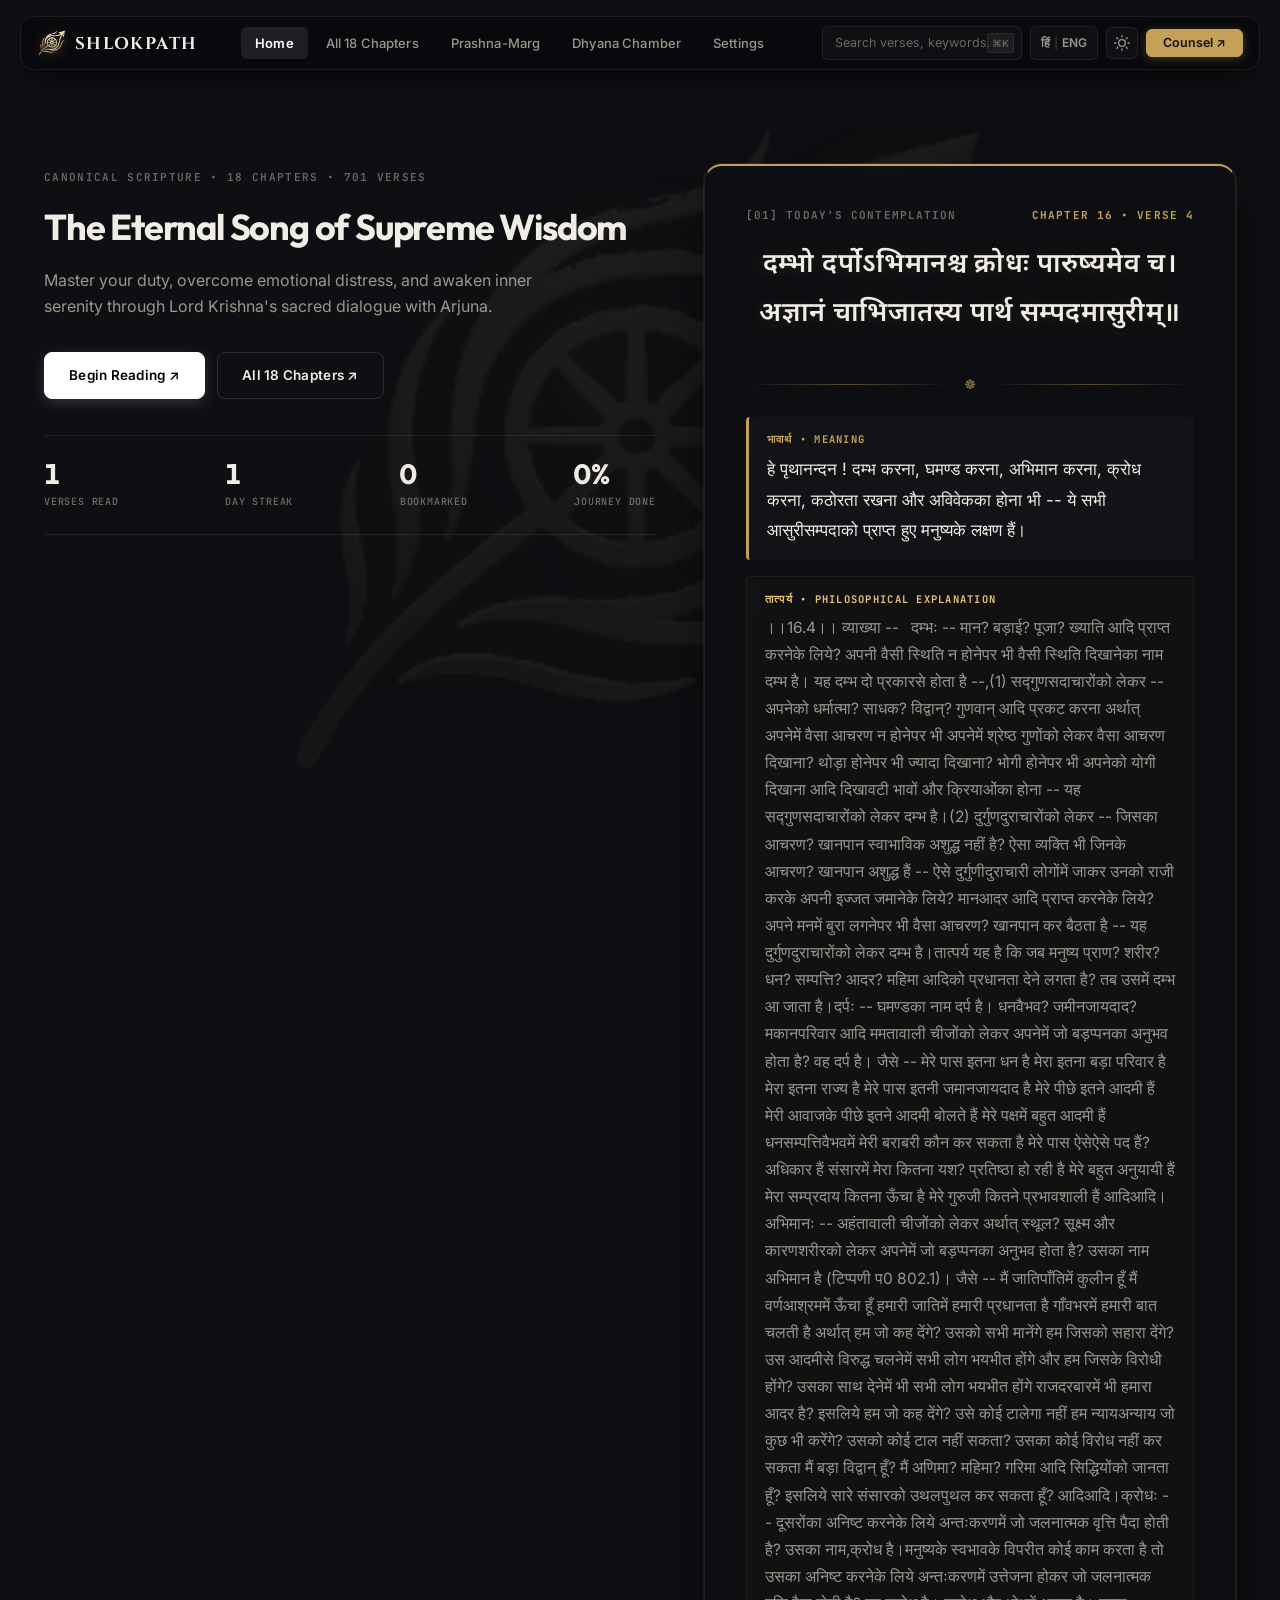
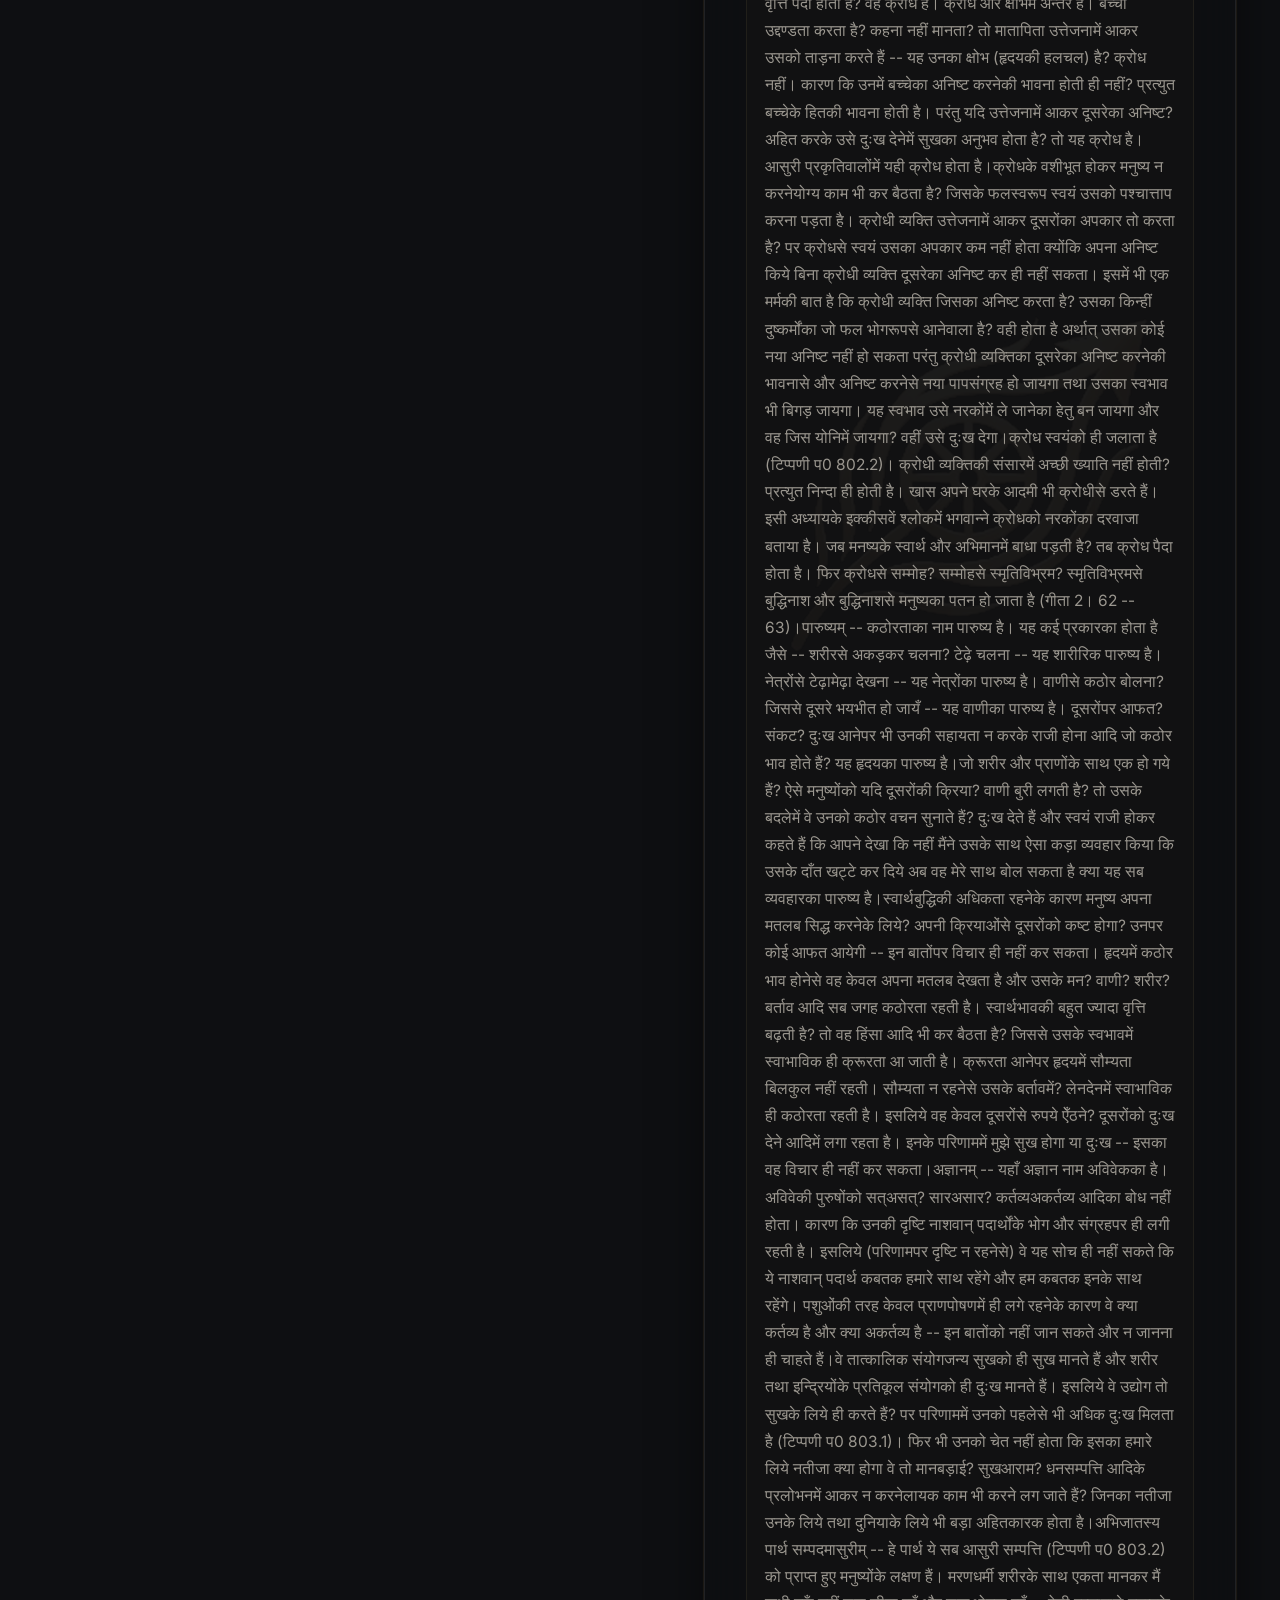
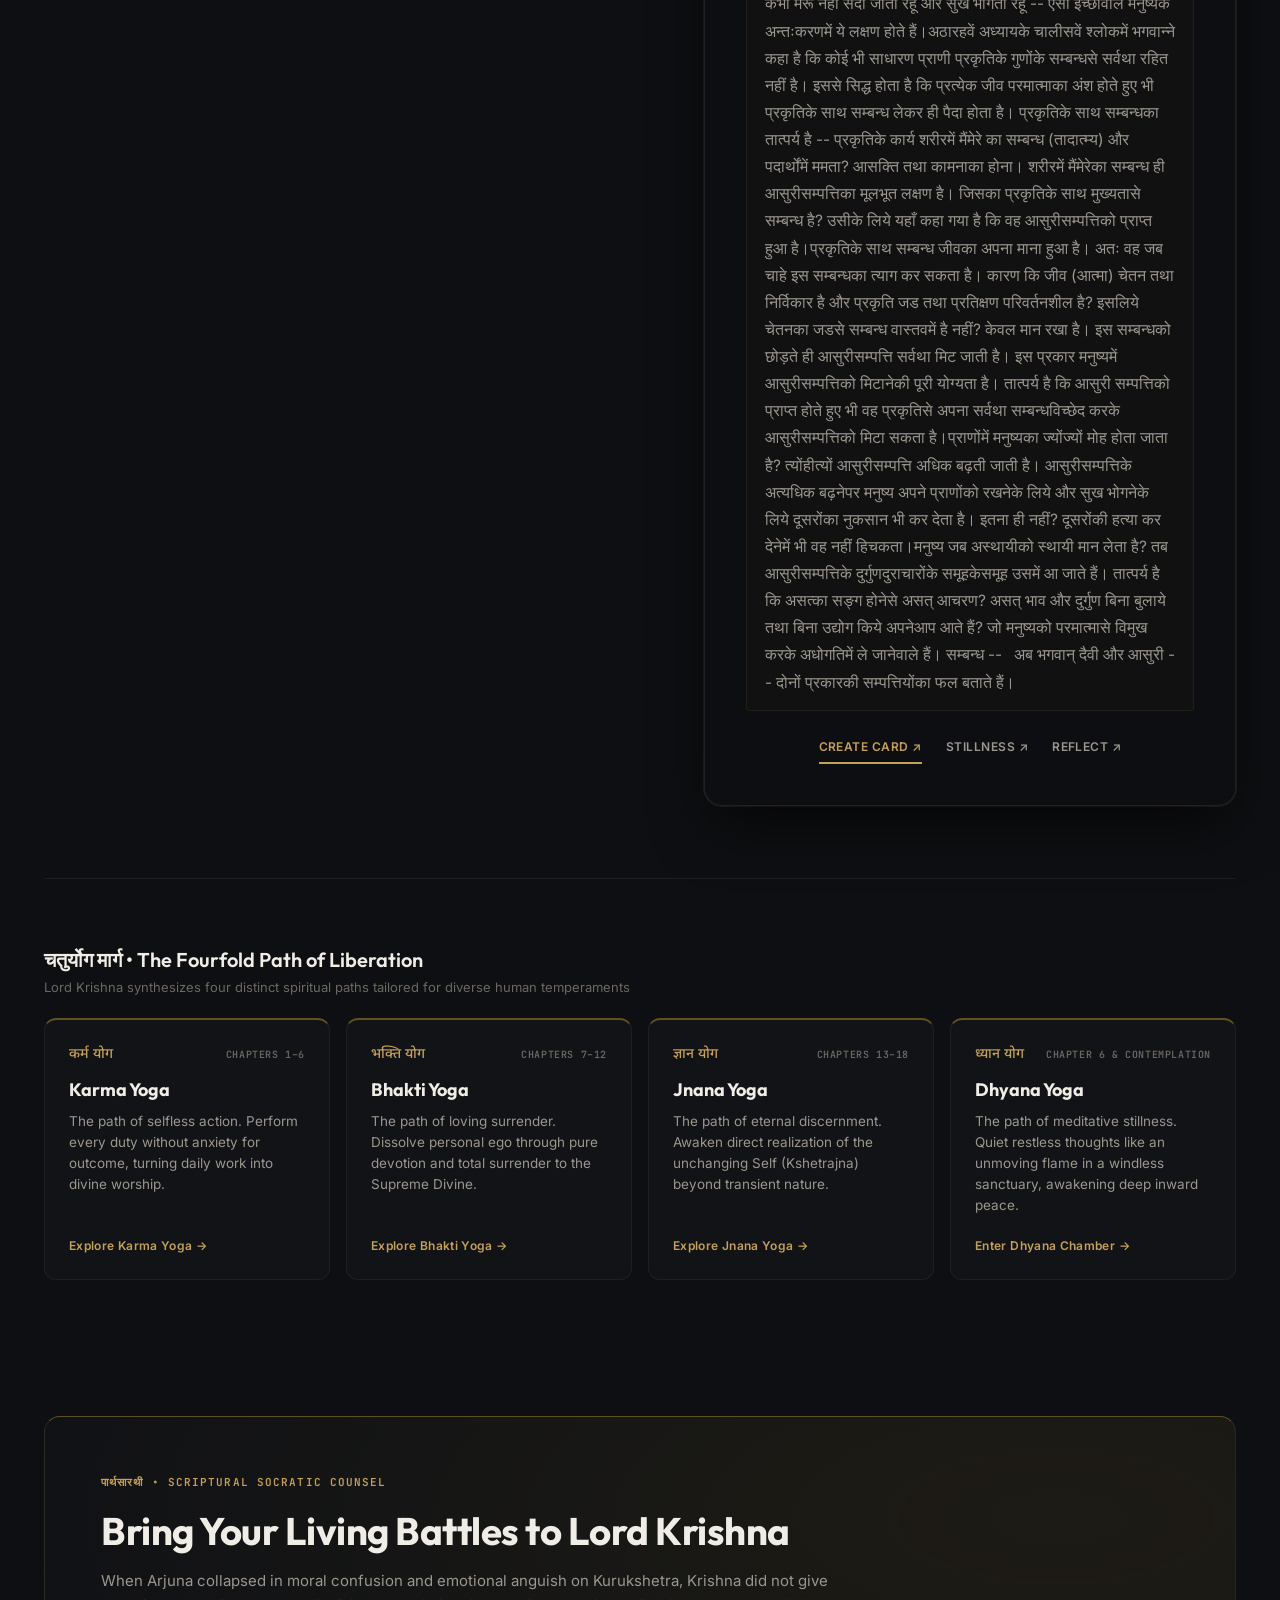
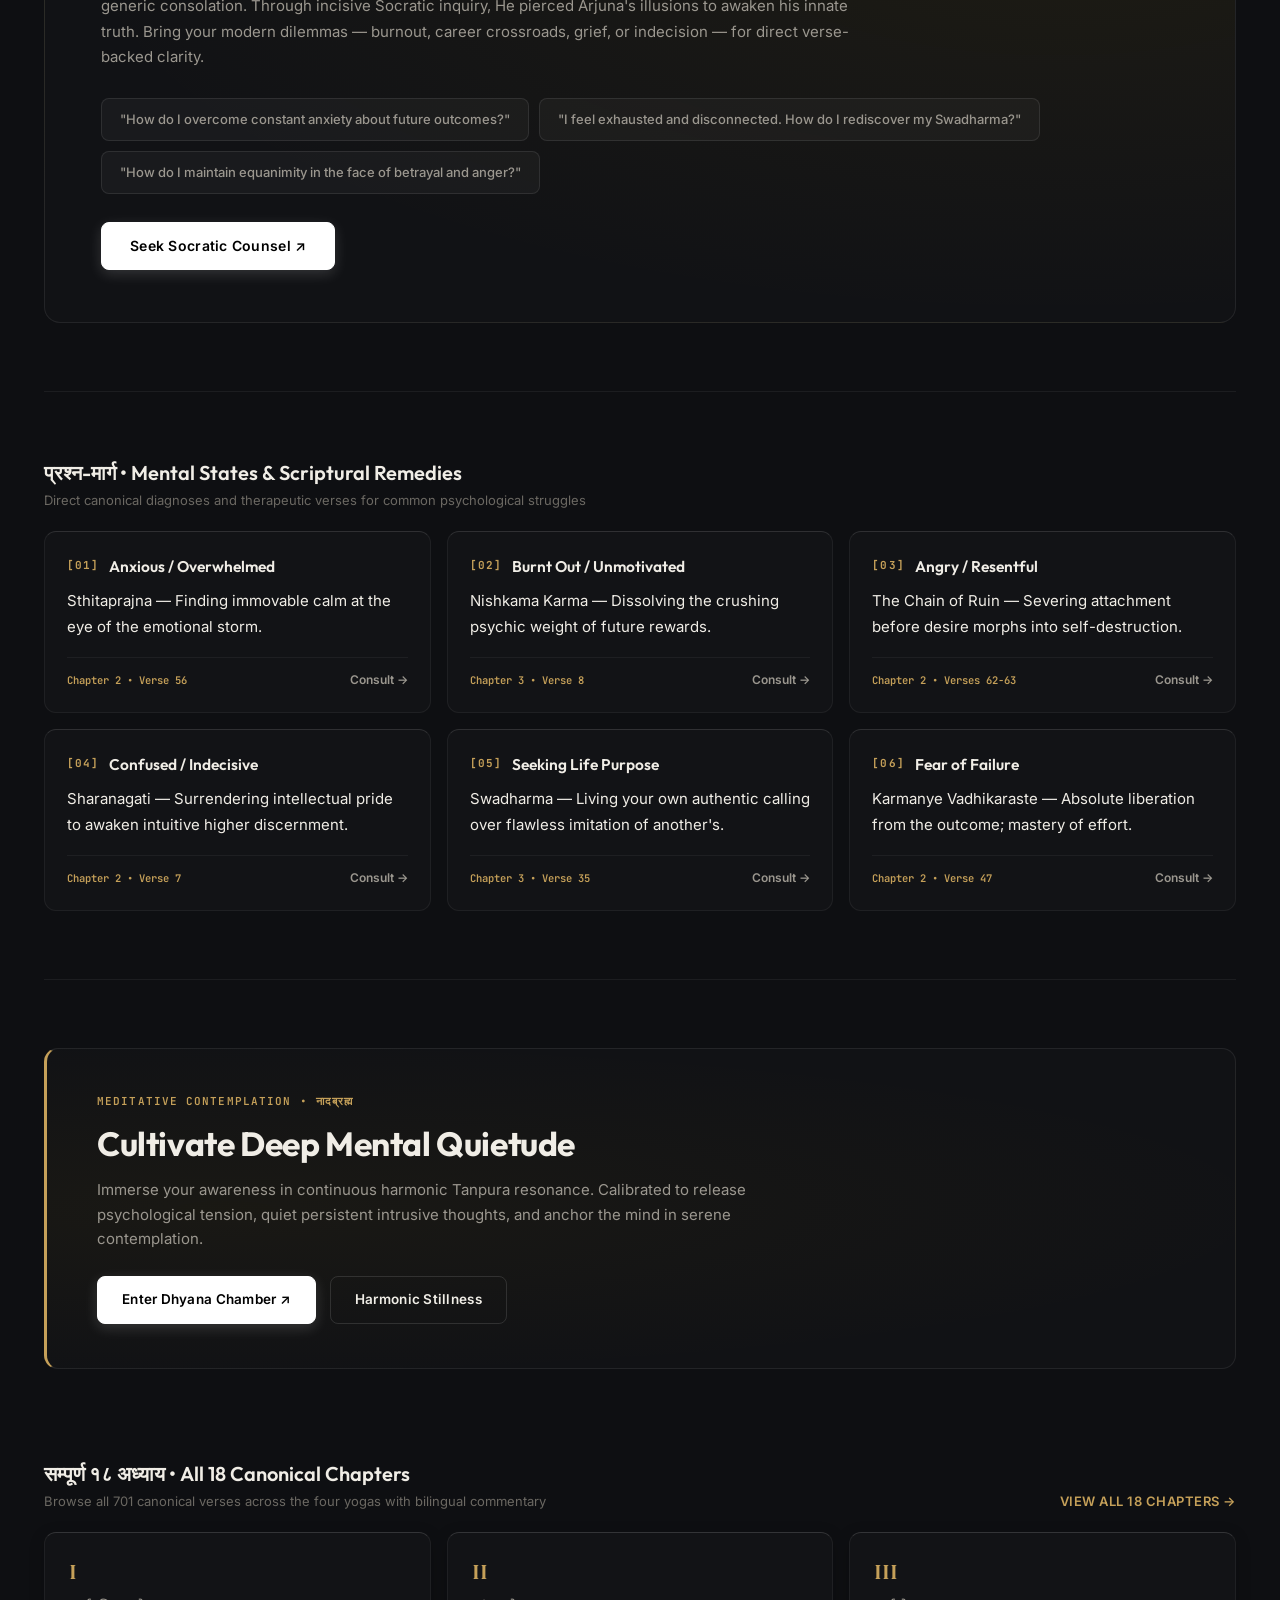
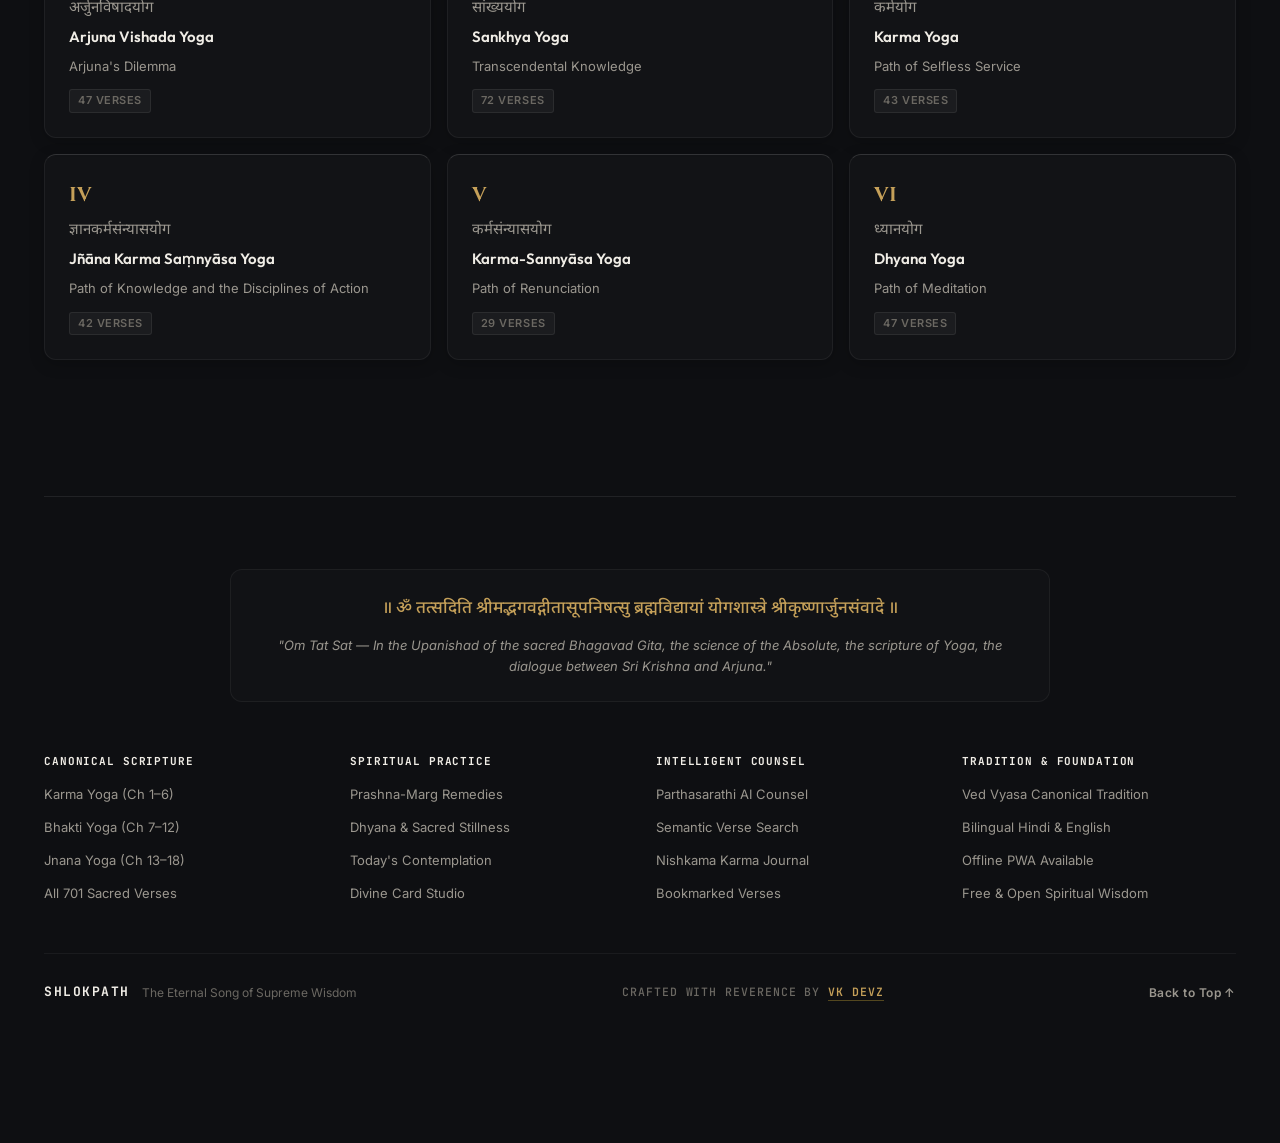
==== index.html @ 297a1890 "style: remove 3:4 technical wording and replace with elegant editorial terms" ====
<!DOCTYPE html>
<html lang="en">

<head>
    <meta charset="UTF-8">
    <meta name="viewport" content="width=device-width, initial-scale=1.0, maximum-scale=1.0, minimum-scale=1.0, user-scalable=no, viewport-fit=cover">
    <title>ShlokPath | श्लोकपथ — Divine Wisdom & Socratic Counsel</title>
    <meta name="description" content="ShlokPath — Read all 18 chapters and 701 verses of the Bhagavad Gita, meditate with 432Hz Tanpura, craft sacred wisdom cards, and consult Parthasarathi AI.">
    <meta name="theme-color" content="#0e0f12">

    <!-- Immediate Cache-Buster & Old Service Worker Purge Script -->
    <script>
        (function() {
            // Unregister legacy service workers that cached stale HTML
            if ('serviceWorker' in navigator) {
                navigator.serviceWorker.getRegistrations().then(function(registrations) {
                    for (var i = 0; i < registrations.length; i++) {
                        registrations[i].unregister();
                    }
                });
            }
            // Clear legacy cache storage
            if ('caches' in window) {
                caches.keys().then(function(names) {
                    for (var i = 0; i < names.length; i++) {
                        if (!names[i].includes('shlokpath-v9')) {
                            caches.delete(names[i]);
                        }
                    }
                });
            }
        })();
    </script>

    <!-- PWA Tags -->
    <link rel="manifest" href="manifest.json?v=9.0">
    <meta name="apple-mobile-web-app-capable" content="yes">
    <meta name="apple-mobile-web-app-status-bar-style" content="black-translucent">
    <meta name="apple-mobile-web-app-title" content="ShlokPath">

    <!-- Icons with Cache Busting -->
    <link rel="apple-touch-icon" href="icons/apple-touch-icon.png?v=11.2">
    <link rel="icon" type="image/png" sizes="192x192" href="icons/icon-192x192.png?v=11.2">
    <link rel="icon" type="image/png" href="icons/favicon.png?v=11.2">

    <!-- Google Fonts: Vedic Serifs, Editorial Sans & Monospace Precision -->
    <link rel="preconnect" href="https://fonts.googleapis.com">
    <link rel="preconnect" href="https://fonts.gstatic.com" crossorigin>
    <link
        href="https://fonts.googleapis.com/css2?family=Cinzel:wght@600;700;800&family=JetBrains+Mono:wght@400;500;600&family=Noto+Sans+Devanagari:wght@400;500;600;700&family=Outfit:wght@300;400;500;600;700&family=Inter:ital,wght@0,300;0,400;0,500;0,600;1,400&family=Plus+Jakarta+Sans:wght@400;500;600;700;800&display=swap"
        rel="stylesheet">

    <!-- Stylesheets with Cache Busting -->
    <link rel="stylesheet" href="css/main.css?v=11.3">
    <link rel="stylesheet" href="css/features.css?v=11.3">
</head>

<body>
    <!-- Sacred Full-Screen Background Watermark (Low-Opacity Transparent Logo) -->
    <div class="sacred-bg-watermark" aria-hidden="true"></div>

    <!-- Loading Screen (Subtle & Fast Fade) -->
    <div id="loading-screen" class="loading-screen">
        <div class="loading-content">
            <img src="icons/icon-192x192.png" alt="ShlokPath" class="loading-logo-emblem">
            <div class="loading-text">Awakening Divine Wisdom...</div>
            <div class="loading-spinner"></div>
        </div>
    </div>

    <!-- PWA Install Banner -->
    <div id="install-banner" class="install-banner hidden">
        <div class="install-content">
            <div class="install-text">
                <h3>Install ShlokPath</h3>
                <p>Read all 701 verses & meditate in harmonic stillness offline</p>
            </div>
            <div class="install-actions">
                <button id="install-button" class="install-btn">Install App</button>
                <button id="dismiss-install" class="dismiss-btn">×</button>
            </div>
        </div>
    </div>

    <!-- Main Application Container -->
    <div id="app" class="app-container">

        <!-- Universal App Header (Desktop + Mobile Responsive) -->
        <header class="app-header">
            <div class="header-inner">
                <!-- Left: Branding & Mobile Back -->
                <div class="header-left">
                    <button id="back-btn" class="back-btn hidden" title="Go Back">
                        <svg viewBox="0 0 24 24" fill="currentColor">
                            <path d="M20 11H7.83l5.59-5.59L12 4l-8 8 8 8 1.42-1.41L7.83 13H20v-2z" />
                        </svg>
                    </button>
                    <div class="brand-container" id="brand-logo">
                        <img src="icons/icon-96x96.png" alt="ShlokPath Logo" class="brand-logo-img">
                        <span class="brand-english" id="header-title">ShlokPath</span>
                    </div>
                </div>

                <!-- Center: Desktop Navigation Bar (Visible on Desktop / Tablets >= 768px) -->
                <nav class="desktop-nav">
                    <button class="desktop-nav-link active" data-screen="home">
                        <span>Home</span>
                    </button>
                    <button class="desktop-nav-link" data-screen="chapters">
                        <span>All 18 Chapters</span>
                    </button>
                    <button class="desktop-nav-link" data-screen="dilemmas">
                        <span>Prashna-Marg</span>
                    </button>
                    <button class="desktop-nav-link" data-screen="dhyana">
                        <span>Dhyana Chamber</span>
                    </button>
                    <button class="desktop-nav-link" data-screen="settings">
                        <span>Settings</span>
                    </button>
                </nav>

                <!-- Right: Header Controls & Actions -->
                <div class="header-right">
                    <!-- Desktop Search Bar (Clean Minimalist, No Lens) -->
                    <div class="desktop-search-wrapper">
                        <input type="text" id="desktop-search-input" placeholder="Search verses, keywords..." />
                        <span class="search-kbd-badge">⌘K</span>
                    </div>

                    <!-- Mobile Search Trigger -->
                    <button id="search-toggle" class="icon-btn mobile-only" title="Search">
                        <svg viewBox="0 0 24 24" fill="currentColor">
                            <path d="M15.5 14h-.79l-.28-.27C15.41 12.59 16 11.11 16 9.5 16 5.91 13.09 3 9.5 3S3 5.91 3 9.5 5.91 16 9.5 16c1.61 0 3.09-.59 4.23-1.57l.27.28v.79l5 4.99L20.49 19l-4.99-5zm-6 0C7.01 14 5 11.99 5 9.5S7.01 5 9.5 5 14 7.01 14 9.5 11.99 14 9.5 14z" />
                        </svg>
                    </button>

                    <!-- Language Switcher (Default: Hindi) -->
                    <button id="language-toggle-btn" class="header-pill-btn" title="Toggle Hindi / English">
                        <span id="lang-current-label">हिं</span>
                        <span class="lang-divider">|</span>
                        <span id="lang-alt-label">ENG</span>
                    </button>

                    <!-- Theme Switcher (Repaired Sun / Moon) -->
                    <button id="theme-toggle" class="icon-btn" title="Toggle Theme" aria-label="Toggle Theme">
                        <svg viewBox="0 0 24 24" fill="none" stroke="currentColor" stroke-width="2" stroke-linecap="round" stroke-linejoin="round">
                            <circle cx="12" cy="12" r="5"/>
                            <line x1="12" y1="1" x2="12" y2="3"/>
                            <line x1="12" y1="21" x2="12" y2="23"/>
                            <line x1="4.22" y1="4.22" x2="5.64" y2="5.64"/>
                            <line x1="18.36" y1="18.36" x2="19.78" y2="19.78"/>
                            <line x1="1" y1="12" x2="3" y2="12"/>
                            <line x1="21" y1="12" x2="23" y2="12"/>
                            <line x1="4.22" y1="19.78" x2="5.64" y2="18.36"/>
                            <line x1="18.36" y1="5.64" x2="19.78" y2="4.22"/>
                        </svg>
                    </button>

                    <!-- Parthasarathi Counsel Button (VeloCura Standout Action Style) -->
                    <button id="open-ai-advisor" class="ai-advisor-header-btn" title="Seek Scriptural Counsel">
                        <span class="ai-btn-text">Counsel ↗</span>
                    </button>
                </div>
            </div>

            <!-- Mobile Search Bar (Collapsible) -->
            <div id="search-container" class="search-container hidden">
                <div class="search-box">
                    <input type="text" id="search-input" placeholder="Search verses, chapters, keywords...">
                    <button id="clear-search" class="clear-btn">×</button>
                </div>
            </div>
        </header>

        <!-- Main Content Viewport -->
        <main class="main-content">

            <!-- 1. HOME SCREEN (Dedicated Desktop Editorial & Native Mobile App Views) -->
            <div id="home-screen" class="screen active">

                <!-- ==============================================================
                     A. DESKTOP EDITORIAL VIEW (>= 768px: Full Vedic Publication)
                     ============================================================== -->
                <div class="desktop-editorial-only">
                    <!-- Section 1: Grand Vedic Hero Section -->
                    <section class="hero-section">
                        <div class="hero-container">
                            <!-- Left Hero Column: Spiritual Greeting & Stats -->
                            <div class="hero-left">
                                <div class="hero-badge">Canonical Scripture • 18 Chapters • 701 Verses</div>
                                <h1 class="hero-heading">The Eternal Song of Supreme Wisdom</h1>
                                <p class="hero-subheading">
                                    Master your duty, overcome emotional distress, and awaken inner serenity through Lord Krishna's sacred dialogue with Arjuna.
                                </p>
                                
                                <div class="hero-actions">
                                    <button class="action-btn primary" id="continue-reading">
                                        <span class="btn-text">Begin Reading ↗</span>
                                    </button>
                                    <button class="action-btn secondary" id="home-explore-chapters">
                                        <span class="btn-text">All 18 Chapters ↗</span>
                                    </button>
                                </div>

                                <!-- 4 Journey Stats Rail -->
                                <div class="stats-grid">
                                    <div class="stat-card">
                                        <span class="stat-number" id="total-read">0</span>
                                        <span class="stat-label">Verses Read</span>
                                    </div>
                                    <div class="stat-card">
                                        <span class="stat-number" id="streak-count">1</span>
                                        <span class="stat-label">Day Streak</span>
                                    </div>
                                    <div class="stat-card">
                                        <span class="stat-number" id="bookmark-count">0</span>
                                        <span class="stat-label">Bookmarked</span>
                                    </div>
                                    <div class="stat-card">
                                        <span class="stat-number" id="progress-percentage">0%</span>
                                        <span class="stat-label">Journey Done</span>
                                    </div>
                                </div>
                            </div>

                            <!-- Right Hero Column: Today's Divine Shlok Card (Pre-Rendered with Ch 2.47) -->
                            <div class="hero-right">
                                <div class="daily-verse-wrapper">
                                    <div class="card-ambient-emblem" aria-hidden="true"></div>
                                    <div class="daily-verse-badge">
                                        <span>[01] Today's Contemplation</span>
                                        <span class="daily-verse-ref" id="daily-reference">Chapter 2 • Verse 47</span>
                                    </div>
                                    <div id="daily-verse" class="daily-verse-card">
                                        <!-- 1. Sanskrit Shloka -->
                                        <div class="daily-shlok-calligraphy" id="daily-sanskrit"><span class="shlok-line">कर्मण्येवाधिकारस्ते मा फलेषु कदाचन।</span><span class="shlok-line">मा कर्मफलहेतुर्भूर्मा ते सङ्गोऽस्त्वकर्मणि॥</span></div>
                                        
                                        <div class="sacred-verse-divider">
                                            <span class="divider-line"></span>
                                            <span class="divider-symbol">☸</span>
                                            <span class="divider-line"></span>
                                        </div>

                                        <!-- 2. Meaning (भावार्थ) -->
                                        <div class="daily-meaning-block">
                                            <span class="card-section-label">भावार्थ • MEANING</span>
                                            <div class="daily-translation-text" id="daily-translation">"तुम्हारा अधिकार केवल कर्म करने में है, उसके फलों में कभी नहीं। इसलिए तुम कर्मों के फल के हेतु मत बनो और तुम्हारी अकर्मण्यता में भी आसक्ति न हो।"</div>
                                        </div>

                                        <!-- 3. In-Depth Explanation (तात्पर्य) -->
                                        <div class="daily-explanation-block">
                                            <span class="card-section-label accent">तात्पर्य • PHILOSOPHICAL EXPLANATION</span>
                                            <div class="daily-explanation-text" id="daily-explanation">यह गीता के सबसे प्रसिद्ध श्लोकों में से एक है, जो कर्मयोग का सिद्धांत स्थापित करता है। हमारा अधिकार और जिम्मेदारी कर्म करने में है, परिणामों को नियंत्रित करने में नहीं। न हमें परिणामों का कारण होने का दावा करना चाहिए, न निष्क्रियता में आसक्त होना चाहिए।</div>
                                        </div>
                                        
                                        <div class="daily-card-actions">
                                            <button id="daily-card-share-btn" class="daily-action-pill highlight" title="Create Sacred Wisdom Card">
                                                <span>Create Card ↗</span>
                                            </button>
                                            <button id="daily-card-listen-btn" class="daily-action-pill" title="Immerse in Meditative Soundscape">
                                                <span>Stillness ↗</span>
                                            </button>
                                            <button id="daily-card-reflect-btn" class="daily-action-pill" title="Write Reflection in Journal">
                                                <span>Reflect ↗</span>
                                            </button>
                                        </div>
                                    </div>
                                </div>
                            </div>
                        </div>
                    </section>

                    <!-- Section 2: The Four Sacred Yogas (चतुर्योग मार्ग) -->
                    <section class="section-container yogas-section">
                        <div class="section-header">
                            <div class="section-header-titles">
                                <h2>चतुर्योग मार्ग • The Fourfold Path of Liberation</h2>
                                <span class="section-subtitle">Lord Krishna synthesizes four distinct spiritual paths tailored for diverse human temperaments</span>
                            </div>
                        </div>
                        <div class="yogas-grid">
                            <div class="yoga-pathway-card" data-yoga="karma">
                                <div class="yoga-card-top">
                                    <span class="yoga-sanskrit-tag">कर्म योग</span>
                                    <span class="yoga-scope-tag">Chapters 1–6</span>
                                </div>
                                <h3 class="yoga-card-title">Karma Yoga</h3>
                                <p class="yoga-card-desc">The path of selfless action. Perform every duty without anxiety for outcome, turning daily work into divine worship.</p>
                                <div class="yoga-card-footer">
                                    <span>Explore Karma Yoga →</span>
                                </div>
                            </div>

                            <div class="yoga-pathway-card" data-yoga="bhakti">
                                <div class="yoga-card-top">
                                    <span class="yoga-sanskrit-tag">भक्ति योग</span>
                                    <span class="yoga-scope-tag">Chapters 7–12</span>
                                </div>
                                <h3 class="yoga-card-title">Bhakti Yoga</h3>
                                <p class="yoga-card-desc">The path of loving surrender. Dissolve personal ego through pure devotion and total surrender to the Supreme Divine.</p>
                                <div class="yoga-card-footer">
                                    <span>Explore Bhakti Yoga →</span>
                                </div>
                            </div>

                            <div class="yoga-pathway-card" data-yoga="jnana">
                                <div class="yoga-card-top">
                                    <span class="yoga-sanskrit-tag">ज्ञान योग</span>
                                    <span class="yoga-scope-tag">Chapters 13–18</span>
                                </div>
                                <h3 class="yoga-card-title">Jnana Yoga</h3>
                                <p class="yoga-card-desc">The path of eternal discernment. Awaken direct realization of the unchanging Self (Kshetrajna) beyond transient nature.</p>
                                <div class="yoga-card-footer">
                                    <span>Explore Jnana Yoga →</span>
                                </div>
                            </div>

                            <div class="yoga-pathway-card" data-yoga="dhyana">
                                <div class="yoga-card-top">
                                    <span class="yoga-sanskrit-tag">ध्यान योग</span>
                                    <span class="yoga-scope-tag">Chapter 6 & Contemplation</span>
                                </div>
                                <h3 class="yoga-card-title">Dhyana Yoga</h3>
                                <p class="yoga-card-desc">The path of meditative stillness. Quiet restless thoughts like an unmoving flame in a windless sanctuary, awakening deep inward peace.</p>
                                <div class="yoga-card-footer">
                                    <span>Enter Dhyana Chamber →</span>
                                </div>
                            </div>
                        </div>
                    </section>

                    <!-- Section 3: Parthasarathi Socratic Counsel Feature Spotlight -->
                    <section class="section-container counsel-showcase-section">
                        <div class="counsel-showcase-card">
                            <div class="counsel-card-badge">
                                <span>पार्थसारथी • Scriptural Socratic Counsel</span>
                            </div>
                            <h2 class="counsel-heading">Bring Your Living Battles to Lord Krishna</h2>
                            <p class="counsel-subheading">
                                When Arjuna collapsed in moral confusion and emotional anguish on Kurukshetra, Krishna did not give generic consolation. Through incisive Socratic inquiry, He pierced Arjuna's illusions to awaken his innate truth. Bring your modern dilemmas — burnout, career crossroads, grief, or indecision — for direct verse-backed clarity.
                            </p>
                            
                            <div class="counsel-prompt-chips">
                                <button class="counsel-prompt-pill" data-query="How do I overcome constant anxiety about future outcomes?">
                                    "How do I overcome constant anxiety about future outcomes?"
                                </button>
                                <button class="counsel-prompt-pill" data-query="I feel unmotivated, exhausted, and disconnected. How do I rediscover my Swadharma?">
                                    "I feel exhausted and disconnected. How do I rediscover my Swadharma?"
                                </button>
                                <button class="counsel-prompt-pill" data-query="How to manage deep anger and resentment towards people who wronged me?">
                                    "How do I maintain equanimity in the face of betrayal and anger?"
                                </button>
                            </div>

                            <div class="counsel-action-row">
                                <button id="home-counsel-cta" class="action-btn primary counsel-cta-btn">
                                    <span>Seek Socratic Counsel ↗</span>
                                </button>
                            </div>
                        </div>
                    </section>

                    <!-- Section 4: Prashna-Marg — Life Dilemma Navigator -->
                    <section class="section-container home-dilemmas-section">
                        <div class="section-header">
                            <div class="section-header-titles">
                                <h2>प्रश्न-मार्ग • Mental States & Scriptural Remedies</h2>
                                <span class="section-subtitle">Direct canonical diagnoses and therapeutic verses for common psychological struggles</span>
                            </div>
                        </div>
                        <div class="home-dilemmas-grid">
                            <div class="home-dilemma-card" data-mood="ANXIETY_OVERWHELM">
                                <div class="dilemma-chip-header">
                                    <span class="dilemma-index">[01]</span>
                                    <span class="dilemma-state-title">Anxious / Overwhelmed</span>
                                </div>
                                <p class="dilemma-remedy-text">Sthitaprajna — Finding immovable calm at the eye of the emotional storm.</p>
                                <div class="dilemma-card-foot">
                                    <span class="dilemma-verse-tag">Chapter 2 • Verse 56</span>
                                    <span class="dilemma-arrow-link">Consult →</span>
                                </div>
                            </div>

                            <div class="home-dilemma-card" data-mood="BURNOUT_PROCRASTINATION">
                                <div class="dilemma-chip-header">
                                    <span class="dilemma-index">[02]</span>
                                    <span class="dilemma-state-title">Burnt Out / Unmotivated</span>
                                </div>
                                <p class="dilemma-remedy-text">Nishkama Karma — Dissolving the crushing psychic weight of future rewards.</p>
                                <div class="dilemma-card-foot">
                                    <span class="dilemma-verse-tag">Chapter 3 • Verse 8</span>
                                    <span class="dilemma-arrow-link">Consult →</span>
                                </div>
                            </div>

                            <div class="home-dilemma-card" data-mood="ANGER_RESENTMENT">
                                <div class="dilemma-chip-header">
                                    <span class="dilemma-index">[03]</span>
                                    <span class="dilemma-state-title">Angry / Resentful</span>
                                </div>
                                <p class="dilemma-remedy-text">The Chain of Ruin — Severing attachment before desire morphs into self-destruction.</p>
                                <div class="dilemma-card-foot">
                                    <span class="dilemma-verse-tag">Chapter 2 • Verses 62-63</span>
                                    <span class="dilemma-arrow-link">Consult →</span>
                                </div>
                            </div>

                            <div class="home-dilemma-card" data-mood="DECISION_PARALYSIS">
                                <div class="dilemma-chip-header">
                                    <span class="dilemma-index">[04]</span>
                                    <span class="dilemma-state-title">Confused / Indecisive</span>
                                </div>
                                <p class="dilemma-remedy-text">Sharanagati — Surrendering intellectual pride to awaken intuitive higher discernment.</p>
                                <div class="dilemma-card-foot">
                                    <span class="dilemma-verse-tag">Chapter 2 • Verse 7</span>
                                    <span class="dilemma-arrow-link">Consult →</span>
                                </div>
                            </div>

                            <div class="home-dilemma-card" data-mood="PURPOSE_SWADHARMA">
                                <div class="dilemma-chip-header">
                                    <span class="dilemma-index">[05]</span>
                                    <span class="dilemma-state-title">Seeking Life Purpose</span>
                                </div>
                                <p class="dilemma-remedy-text">Swadharma — Living your own authentic calling over flawless imitation of another's.</p>
                                <div class="dilemma-card-foot">
                                    <span class="dilemma-verse-tag">Chapter 3 • Verse 35</span>
                                    <span class="dilemma-arrow-link">Consult →</span>
                                </div>
                            </div>

                            <div class="home-dilemma-card" data-mood="FEAR_OF_FAILURE">
                                <div class="dilemma-chip-header">
                                    <span class="dilemma-index">[06]</span>
                                    <span class="dilemma-state-title">Fear of Failure</span>
                                </div>
                                <p class="dilemma-remedy-text">Karmanye Vadhikaraste — Absolute liberation from the outcome; mastery of effort.</p>
                                <div class="dilemma-card-foot">
                                    <span class="dilemma-verse-tag">Chapter 2 • Verse 47</span>
                                    <span class="dilemma-arrow-link">Consult →</span>
                                </div>
                            </div>
                        </div>
                    </section>

                    <!-- Section 5: Sacred Meditative Stillness Sanctuary -->
                    <section class="section-container home-soundscape-section">
                        <div class="soundscape-card-inner">
                            <div class="soundscape-badge">MEDITATIVE CONTEMPLATION • नादब्रह्म</div>
                            <h2 class="soundscape-heading">Cultivate Deep Mental Quietude</h2>
                            <p class="soundscape-desc">
                                Immerse your awareness in continuous harmonic Tanpura resonance. Calibrated to release psychological tension, quiet persistent intrusive thoughts, and anchor the mind in serene contemplation.
                            </p>
                            <div class="soundscape-actions">
                                <button id="home-dhyana-chamber-btn" class="action-btn primary">
                                    <span>Enter Dhyana Chamber ↗</span>
                                </button>
                                <button id="home-dhyana-play-toggle" class="action-btn secondary">
                                    <span>Harmonic Stillness</span>
                                </button>
                            </div>
                        </div>
                    </section>

                    <!-- Section 6: All 18 Canonical Chapters Section -->
                    <section class="section-container chapters-section">
                        <div class="section-header">
                            <div class="section-header-titles">
                                <h2>सम्पूर्ण १८ अध्याय • All 18 Canonical Chapters</h2>
                                <span class="section-subtitle">Browse all 701 canonical verses across the four yogas with bilingual commentary</span>
                            </div>
                            <button class="section-view-all-btn" id="home-view-all-chapters-btn">View All 18 Chapters →</button>
                        </div>
                        <div class="chapters-grid" id="home-chapters-grid">
                            <!-- Populated dynamically by JavaScript without title duplication -->
                        </div>
                    </section>

                    <!-- Section 7: Monastic Colophon & Editorial Footer -->
                    <footer class="site-footer">
                        <div class="footer-colophon">
                            <div class="colophon-sanskrit">॥ ॐ तत्सदिति श्रीमद्भगवद्गीतासूपनिषत्सु ब्रह्मविद्यायां योगशास्त्रे श्रीकृष्णार्जुनसंवादे ॥</div>
                            <p class="colophon-translation">"Om Tat Sat — In the Upanishad of the sacred Bhagavad Gita, the science of the Absolute, the scripture of Yoga, the dialogue between Sri Krishna and Arjuna."</p>
                        </div>

                        <div class="footer-grid">
                            <div class="footer-col">
                                <h4>Canonical Scripture</h4>
                                <ul>
                                    <li><a href="#" onclick="event.preventDefault(); window.app.filterChaptersByCategory('karma'); window.app.navigateToScreen('chapters');">Karma Yoga (Ch 1–6)</a></li>
                                    <li><a href="#" onclick="event.preventDefault(); window.app.filterChaptersByCategory('bhakti'); window.app.navigateToScreen('chapters');">Bhakti Yoga (Ch 7–12)</a></li>
                                    <li><a href="#" onclick="event.preventDefault(); window.app.filterChaptersByCategory('jnana'); window.app.navigateToScreen('chapters');">Jnana Yoga (Ch 13–18)</a></li>
                                    <li><a href="#" onclick="event.preventDefault(); window.app.navigateToScreen('chapters');">All 701 Sacred Verses</a></li>
                                </ul>
                            </div>

                            <div class="footer-col">
                                <h4>Spiritual Practice</h4>
                                <ul>
                                    <li><a href="#" onclick="event.preventDefault(); window.app.navigateToScreen('dilemmas');">Prashna-Marg Remedies</a></li>
                                    <li><a href="#" onclick="event.preventDefault(); window.app.navigateToScreen('dhyana');">Dhyana & Sacred Stillness</a></li>
                                    <li><a href="#" onclick="event.preventDefault(); window.app.openDailyVerse();">Today's Contemplation</a></li>
                                    <li><a href="#" onclick="event.preventDefault(); window.app.openCanvasModal(2, 47);">Divine Card Studio</a></li>
                                </ul>
                            </div>

                            <div class="footer-col">
                                <h4>Intelligent Counsel</h4>
                                <ul>
                                    <li><a href="#" onclick="event.preventDefault(); document.getElementById('open-ai-advisor').click();">Parthasarathi AI Counsel</a></li>
                                    <li><a href="#" onclick="event.preventDefault(); window.app.navigateToScreen('search');">Semantic Verse Search</a></li>
                                    <li><a href="#" onclick="event.preventDefault(); window.app.openJournalModal();">Nishkama Karma Journal</a></li>
                                    <li><a href="#" onclick="event.preventDefault(); window.app.showBookmarksSearch();">Bookmarked Verses</a></li>
                                </ul>
                            </div>

                            <div class="footer-col">
                                <h4>Tradition & Foundation</h4>
                                <ul>
                                    <li><span>Ved Vyasa Canonical Tradition</span></li>
                                    <li><span>Bilingual Hindi & English</span></li>
                                    <li><span>Offline PWA Available</span></li>
                                    <li><span>Free & Open Spiritual Wisdom</span></li>
                                </ul>
                            </div>
                        </div>

                        <div class="footer-bottom">
                            <div class="footer-brand">
                                <span class="footer-brand-name">SHLOKPATH</span>
                                <span class="footer-brand-tag">The Eternal Song of Supreme Wisdom</span>
                            </div>
                            <div class="footer-craft-signature">
                                <span>Crafted with reverence by <a href="https://github.com/vkdevz" target="_blank" rel="noopener">VK Devz</a></span>
                            </div>
                            <button id="footer-back-to-top" class="footer-back-to-top" title="Scroll to Top">
                                Back to Top ↑
                            </button>
                        </div>
                    </footer>
                </div>

                <!-- ==============================================================
                     B. MOBILE APP VIEW (< 768px: Apple-Minimalist Native App)
                     ============================================================== -->
                <div class="mobile-app-only">
                    <!-- 1. Apple-Style Large Title Header -->
                    <header class="apple-screen-header">
                        <div class="apple-date-label" id="mobile-date-label">DAILY SWADHYAYA</div>
                        <div class="apple-header-row">
                            <h1 class="apple-large-title">Contemplation</h1>
                            <div class="apple-streak-badge" id="mobile-streak-pill">
                                <span class="apple-streak-dot"></span>
                                <span id="mobile-streak-label">Day 2 Streak</span>
                            </div>
                        </div>
                    </header>

                    <!-- 2. Apple "Card of the Day" — Exquisite Daily Shlok Talisman -->
                    <section class="apple-hero-card" id="mobile-daily-verse-card">
                        <div class="card-ambient-emblem" aria-hidden="true"></div>
                        <div class="apple-card-top">
                            <span class="apple-card-kicker">VERSE OF THE DAY</span>
                            <span class="apple-card-ref" id="mobile-daily-reference">Chapter 2 • Verse 56</span>
                        </div>

                        <!-- 1. Sanskrit Shloka -->
                        <div class="apple-shlok-text" id="mobile-daily-sanskrit">
                            <span class="shlok-line">दुःखेष्वनुद्विग्नमनाः सुखेषु विगतस्पृहः।</span>
                            <span class="shlok-line">वीतरागभयक्रोधः स्थितधीर्मुनिरुच्यते॥</span>
                        </div>

                        <div class="sacred-verse-divider">
                            <span class="divider-line"></span>
                            <span class="divider-symbol">☸</span>
                            <span class="divider-line"></span>
                        </div>

                        <!-- 2. Meaning (भावार्थ) -->
                        <div class="apple-meaning-wrapper">
                            <span class="card-section-label">भावार्थ • MEANING</span>
                            <p class="apple-translation-text" id="mobile-daily-translation">
                                "दुखों में जिसका मन उद्विग्न नहीं होता, सुखों में जिसकी स्पृहा नहीं, जो राग-भय-क्रोध से मुक्त है—ऐसा स्थितधी मुनि कहलाता है।"
                            </p>
                        </div>

                        <!-- 3. In-Depth Explanation (तात्पर्य) -->
                        <div class="apple-explanation-wrapper">
                            <span class="card-section-label accent">तात्पर्य • PHILOSOPHICAL EXPLANATION</span>
                            <p class="apple-explanation-text" id="mobile-daily-explanation">
                                मन की समता ही सर्वोच्च योग है। परिस्थितियाँ सुखद हों या प्रतिकूल, जो व्यक्ति आंतरिक शांति और ज्ञान में अटल रहता है, वही सच्चा ज्ञानी है।
                            </p>
                        </div>

                        <!-- Apple-style Micro Actions Strip -->
                        <div class="apple-card-actions">
                            <button id="mobile-daily-listen-btn" class="apple-action-pill highlight" title="Listen to Meditative Stillness">
                                <svg class="apple-pill-icon" viewBox="0 0 24 24" fill="currentColor">
                                    <path d="M12 3v9.28c-.47-.17-.97-.28-1.5-.28C8.01 12 6 14.01 6 16.5S8.01 21 10.5 21c2.31 0 4.2-1.75 4.45-4H15V6h4V3h-7z"/>
                                </svg>
                                <span>Harmonic Stillness</span>
                            </button>
                            <button id="mobile-daily-share-btn" class="apple-action-icon-btn" title="Create Sacred Wisdom Card" aria-label="Create Sacred Wisdom Card">
                                <svg viewBox="0 0 24 24" fill="none" stroke="currentColor" stroke-width="2" stroke-linecap="round" stroke-linejoin="round">
                                    <rect x="3" y="3" width="18" height="18" rx="2" ry="2"/>
                                    <circle cx="8.5" cy="8.5" r="1.5"/>
                                    <polyline points="21 15 16 10 5 21"/>
                                </svg>
                            </button>
                            <button id="mobile-daily-reflect-btn" class="apple-action-icon-btn" title="Reflect in Journal" aria-label="Reflect in Journal">
                                <svg viewBox="0 0 24 24" fill="none" stroke="currentColor" stroke-width="2" stroke-linecap="round" stroke-linejoin="round">
                                    <path d="M12 20h9"/>
                                    <path d="M16.5 3.5a2.121 2.121 0 0 1 3 3L7 19l-4 1 1-4L16.5 3.5z"/>
                                </svg>
                            </button>
                        </div>
                    </section>

                    <!-- 3. Apple Books "Continue Reading" Row -->
                    <section class="apple-section">
                        <div class="apple-section-header">
                            <h2>CONTINUE READING</h2>
                        </div>
                        <div class="apple-resume-row" id="mobile-continue-reading">
                            <div class="apple-resume-glyph">॥</div>
                            <div class="apple-resume-details">
                                <div class="apple-resume-chapter" id="mobile-resume-title">Chapter 1: Verse 36</div>
                                <div class="apple-resume-sub">Arjuna Vishada Yoga • अर्जुनविषादयोग</div>
                                <div class="apple-progress-track">
                                    <div class="apple-progress-bar" id="mobile-reading-progress" style="width: 50%;"></div>
                                </div>
                            </div>
                            <div class="apple-chevron">›</div>
                        </div>
                    </section>

                    <!-- 4. Apple Mindfulness "State of Mind" Sanctuary -->
                    <section class="apple-section">
                        <div class="apple-section-header">
                            <h2>HOW IS YOUR MIND TODAY?</h2>
                            <span class="apple-section-sub">Direct canonical wisdom for your inner state</span>
                        </div>
                        <div class="apple-mood-scroller">
                            <button class="apple-mood-capsule" data-mood="ANXIETY_OVERWHELM">
                                <span>Anxious</span>
                            </button>
                            <button class="apple-mood-capsule" data-mood="BURNOUT_PROCRASTINATION">
                                <span>Burnt Out</span>
                            </button>
                            <button class="apple-mood-capsule" data-mood="ANGER_RESENTMENT">
                                <span>Angry</span>
                            </button>
                            <button class="apple-mood-capsule" data-mood="DECISION_PARALYSIS">
                                <span>Confused</span>
                            </button>
                            <button class="apple-mood-capsule" data-mood="PURPOSE_SWADHARMA">
                                <span>Seeking Purpose</span>
                            </button>
                            <button class="apple-mood-capsule" data-mood="FEAR_OF_FAILURE">
                                <span>Fear of Failure</span>
                            </button>
                        </div>
                    </section>

                    <!-- 5. Apple Socratic Counsel Inquiry (Quiet & Direct) -->
                    <section class="apple-section">
                        <div class="apple-counsel-card" id="mobile-counsel-bar">
                            <div class="apple-counsel-content">
                                <span class="apple-counsel-tag">PARTHASARATHI AI</span>
                                <h3 class="apple-counsel-quote">"Speak with Lord Krishna about what weighs upon your soul..."</h3>
                            </div>
                            <button class="apple-counsel-arrow-btn" id="mobile-counsel-cta-btn" aria-label="Seek Counsel">
                                <span>Ask ↗</span>
                            </button>
                        </div>
                    </section>

                    <!-- 6. Apple Monastic Colophon -->
                    <footer class="apple-monastic-colophon">
                        <div class="apple-colophon-verse">
                            ॥ ॐ तत्सदिति श्रीमद्भगवद्गीतासूपनिषत्सु ब्रह्मविद्यायां योगशास्त्रे श्रीकृष्णार्जुनसंवादे ॥
                        </div>
                        <div class="apple-brand-colophon">
                            <span>SHLOKPATH</span>
                            <span class="apple-brand-sep">•</span>
                            <span>The Eternal Song of Supreme Wisdom</span>
                        </div>
                        <div class="apple-craft-sig">
                            Crafted with reverence by <a href="https://github.com/vkdevz" target="_blank" rel="noopener">VK Devz</a>
                        </div>
                    </footer>
                </div>
            </div>

            <!-- 2. CHAPTERS SCREEN (All 18 Chapters Grid with Filters) -->
            <div id="chapters-screen" class="screen">
                <div class="section-container">
                    <div class="page-title-banner">
                        <h1>श्रीमद्भगवद्गीता सम्पूर्ण १८ अध्याय</h1>
                        <p>Explore the complete canonical chapters with bilingual translations and commentaries</p>
                    </div>

                    <div class="chapter-category-tabs">
                        <button class="cat-tab active" data-filter="all">All Chapters (18)</button>
                        <button class="cat-tab" data-filter="karma">Karma Yoga (Ch 1-6)</button>
                        <button class="cat-tab" data-filter="bhakti">Bhakti Yoga (Ch 7-12)</button>
                        <button class="cat-tab" data-filter="jnana">Jnana Yoga (Ch 13-18)</button>
                    </div>

                    <div class="chapters-grid" id="chapters-grid">
                        <!-- Chapters populated dynamically by JavaScript -->
                    </div>
                </div>
            </div>

            <!-- 3. DILEMMAS SCREEN (Prashna-Marg Navigator) -->
            <div id="dilemmas-screen" class="screen">
                <div class="section-container">
                    <div class="page-title-banner">
                        <h1>प्रश्न-मार्ग • Dilemma Navigator</h1>
                        <p>Identify your present mental battle to receive Krishna's direct scriptural diagnosis and remedy</p>
                    </div>
                    <div class="dilemmas-grid" id="dilemmas-grid">
                        <!-- Populated dynamically -->
                    </div>
                </div>
            </div>

            <!-- 4. DILEMMA DETAIL SCREEN -->
            <div id="dilemma-detail-screen" class="screen">
                <div class="section-container">
                    <div class="dilemma-detail-container" id="dilemma-detail-container">
                        <!-- Detail populated dynamically -->
                    </div>
                </div>
            </div>

            <!-- 5. DHYANA SCREEN (Meditation & 432 Hz Synthesizer) -->
            <div id="dhyana-screen" class="screen">
                <div class="section-container">
                    <div class="dhyana-wrapper">
                        <div class="page-title-banner">
                            <h1>ध्यान कक्ष • Dhyana Sanctuary</h1>
                            <p>Harmonize mind and breath with 432 Hz Tanpura harmonics and 4-7-8 Pranayama</p>
                        </div>

                        <!-- 432 Hz Drone Visualizer & Breathing Mandala -->
                        <div class="dhyana-card">
                            <div class="breathing-visualizer-container">
                                <div class="breathing-outer-ring" id="breathing-ring"></div>
                                <div class="breathing-circle" id="breathing-circle">
                                    <span class="breath-phase-text" id="breath-phase">Ready</span>
                                    <span class="breath-timer-text" id="breath-timer">Tap Start</span>
                                </div>
                            </div>

                            <!-- Controls -->
                            <div class="dhyana-controls-row">
                                <button id="toggle-audio-drone" class="dhyana-btn secondary">
                                    <span id="drone-btn-label">Tanpura Drone: Off</span>
                                </button>
                                <button id="toggle-breath-timer" class="dhyana-btn primary">
                                    <span id="breath-btn-label">Start Breathing</span>
                                </button>
                            </div>

                            <!-- Contemplation Verse Quote -->
                            <div class="dhyana-quote-card">
                                <div class="dhyana-quote-ref">अध्याय ६ • श्लोक ३५ (Chapter 6, Verse 35)</div>
                                <div class="dhyana-quote-sanskrit"><span class="shlok-line">असंशयं महाबाहो मनो दुर्निग्रहं चलम्।</span><span class="shlok-line">अभ्यासस्तु कौन्तेय वैराग्येण च गृह्यते॥</span></div>
                                <div class="dhyana-quote-trans">"Doubtless, O mighty-armed, the mind is restless and difficult to subdue; but by constant practice (Abhyasa) and detachment (Vairagya) it is conquered."</div>
                            </div>
                        </div>
                    </div>
                </div>
            </div>

            <!-- 6. VERSE READER SCREEN (Desktop & Mobile Reading Sanctuary) -->
            <div id="reader-screen" class="screen">
                <div class="section-container reader-section">
                    <!-- Chapter Top Bar with Stepper & Selector -->
                    <div class="reader-top-bar">
                        <div class="reader-chapter-dropdown-wrapper">
                            <select id="reader-chapter-select" class="reader-chapter-select">
                                <!-- Populated dynamically with 18 chapters -->
                            </select>
                        </div>
                        <div class="reader-verse-stepper">
                            <span id="reader-verse-count">Verse 1 of 47</span>
                        </div>
                    </div>

                    <!-- Master Reading Card -->
                    <div class="verse-display-container">
                        <!-- Desktop Left Arrow -->
                        <button id="desktop-prev-verse-btn" class="desktop-verse-arrow left" title="Previous Verse (Arrow Left)">
                            <svg viewBox="0 0 24 24" fill="currentColor">
                                <path d="M15.41 7.41L14 6l-6 6 6 6 1.41-1.41L10.83 12z" />
                            </svg>
                        </button>

                        <div class="verse-card" id="verse-card-element">
                            <!-- Sacred Ambient Inner Emblem Watermark -->
                            <div class="card-ambient-emblem" aria-hidden="true"></div>

                            <!-- Verse Header: Sacred Reference & Action Icons -->
                            <div class="verse-header-row">
                                <div class="verse-ref-badge" id="current-verse-badge">
                                    <span>CHAPTER 1 • VERSE 1</span>
                                </div>
                                <div class="verse-header-actions">
                                    <button id="bookmark-btn" class="card-action-icon-btn" title="Bookmark Verse">
                                        <svg class="bookmark-icon" viewBox="0 0 24 24" fill="currentColor">
                                            <path d="M12 21.35l-1.45-1.32C5.4 15.36 2 12.28 2 8.5 2 5.42 4.42 3 7.5 3c1.74 0 3.41.81 4.5 2.09C13.09 3.81 14.76 3 16.5 3 19.58 3 22 5.42 22 8.5c0 3.78-3.4 6.86-8.55 11.54L12 21.35z" />
                                        </svg>
                                    </button>
                                    <button id="canvas-card-btn" class="card-action-icon-btn highlight" title="Create Sacred Wisdom Card">
                                        <svg viewBox="0 0 24 24" fill="none" stroke="currentColor" stroke-width="1.8" stroke-linecap="round" stroke-linejoin="round">
                                            <rect x="3" y="3" width="18" height="18" rx="2" ry="2"></rect>
                                            <circle cx="8.5" cy="8.5" r="1.5"></circle>
                                            <polyline points="21 15 16 10 5 21"></polyline>
                                        </svg>
                                    </button>
                                    <button id="journal-open-btn" class="card-action-icon-btn" title="Reflect in Journal">
                                        <svg viewBox="0 0 24 24" fill="none" stroke="currentColor" stroke-width="1.8" stroke-linecap="round" stroke-linejoin="round">
                                            <path d="M4 19.5A2.5 2.5 0 0 1 6.5 17H20"></path>
                                            <path d="M6.5 2H20v20H6.5A2.5 2.5 0 0 1 4 19.5v-15A2.5 2.5 0 0 1 6.5 2z"></path>
                                        </svg>
                                    </button>
                                    <button id="share-btn" class="card-action-icon-btn" title="Copy / Share Text">
                                        <svg viewBox="0 0 24 24" fill="currentColor">
                                            <path d="M18 16.08c-.76 0-1.44.3-1.96.77L8.91 12.7c.05-.23.09-.46.09-.7s-.04-.47-.09-.7l7.05-4.11c.54.5 1.25.81 2.04.81 1.66 0 3-1.34 3-3s-1.34-3-3-3-3 1.34-3 3c0 .24.04.47.09.7L8.04 9.81C7.5 9.31 6.79 9 6 9c-1.66 0-3 1.34-3 3s1.34 3 3 3c.79 0 1.50-.31 2.04-.81l7.12 4.16c-.05.21-.08.43-.08.65 0 1.61 1.31 2.92 2.92 2.92s2.92-1.31 2.92-2.92-1.31-2.92-2.92-2.92z" />
                                        </svg>
                                    </button>
                                </div>
                            </div>

                            <!-- 1. SANSKRIT SHLOKA (Prominent Sacred Calligraphy) -->
                            <div class="verse-sanskrit-block" id="current-sanskrit">
                                Loading Sanskrit text...
                            </div>

                            <!-- Transliteration (Accessible Romanized Script) -->
                            <div class="verse-transliteration hidden" id="current-transliteration"></div>

                            <!-- Sacred Divider -->
                            <div class="sacred-verse-divider">
                                <span class="divider-line"></span>
                                <span class="divider-symbol">☸</span>
                                <span class="divider-line"></span>
                            </div>

                            <!-- 2. MEANING (भावार्थ) -->
                            <div class="verse-meaning-section">
                                <div class="verse-section-bar">
                                    <span class="verse-section-tag">भावार्थ • MEANING</span>
                                    <div class="translation-tabs-row">
                                        <button class="trans-tab active" id="trans-tab-primary">English</button>
                                        <button class="trans-tab" id="trans-tab-secondary">हिंदी</button>
                                    </div>
                                </div>
                                <div class="verse-translation" id="current-translation">
                                    Loading translation...
                                </div>
                            </div>

                            <!-- 3. IN-DEPTH PHILOSOPHICAL EXPLANATION (तात्पर्य) -->
                            <div class="verse-explanation-section">
                                <div class="verse-section-bar">
                                    <span class="verse-section-tag accent">तात्पर्य • IN-DEPTH EXPLANATION & COMMENTARY</span>
                                </div>
                                <div class="verse-explanation" id="current-explanation">
                                    Loading philosophical explanation...
                                </div>
                            </div>

                            <!-- Navigation Steppers -->
                            <div class="mobile-nav-steppers">
                                <button id="prev-verse-mobile" class="stepper-btn">← Previous Verse</button>
                                <button id="next-verse-mobile" class="stepper-btn primary">Next Verse →</button>
                            </div>
                        </div>

                        <!-- Desktop Right Arrow -->
                        <button id="desktop-next-verse-btn" class="desktop-verse-arrow right" title="Next Verse (Arrow Right)">
                            <svg viewBox="0 0 24 24" fill="currentColor">
                                <path d="M10 6L8.59 7.41 13.17 12l-4.58 4.59L10 18l6-6z" />
                            </svg>
                        </button>
                    </div>
                </div>
            </div>

            <!-- 7. SEARCH RESULTS SCREEN -->
            <div id="search-screen" class="screen">
                <div class="section-container">
                    <div class="page-title-banner">
                        <h1>Search Divine Wisdom</h1>
                        <p>Search across 701 Sanskrit verses, translations, and philosophical keywords</p>
                    </div>
                    <div id="search-results" class="search-results">
                        <!-- Populated by JavaScript -->
                    </div>
                </div>
            </div>

            <!-- 8. SETTINGS SCREEN -->
            <div id="settings-screen" class="screen">
                <div class="section-container">
                    <div class="page-title-banner">
                        <h1>Settings & Preferences</h1>
                    </div>
                    <div class="settings-content">
                        <section class="settings-section">
                            <h3>Appearance & Theme</h3>
                            <div class="setting-item">
                                <label>Visual Aesthetic</label>
                                <div class="theme-options">
                                    <button class="theme-option active" data-theme="dark">Manuscript Obsidian</button>
                                    <button class="theme-option" data-theme="light">Imperial Linen</button>
                                </div>
                            </div>
                            <div class="setting-item">
                                <div class="setting-item-header">
                                    <label for="font-size">Scripture Font Size</label>
                                    <span id="font-size-display" class="setting-value">18px</span>
                                </div>
                                <input type="range" id="font-size" min="15" max="28" value="18">
                            </div>
                        </section>

                        <section class="settings-section">
                            <h3>Reading Behavior</h3>
                            <div class="setting-item">
                                <label>
                                    <input type="checkbox" id="auto-reveal">
                                    Auto-reveal translations and explanations
                                </label>
                            </div>
                            <div class="setting-item">
                                <label>
                                    <input type="checkbox" id="haptic-feedback" checked>
                                    Haptic touch feedback on actions
                                </label>
                            </div>
                        </section>

                        <section class="settings-section">
                            <h3>Data & Local Storage</h3>
                            <div class="setting-item">
                                <button id="reset-progress" class="danger-btn">Reset Reading Progress</button>
                            </div>
                            <div class="setting-item">
                                <button id="clear-bookmarks" class="danger-btn">Clear All Bookmarks</button>
                            </div>
                        </section>
                    </div>
                </div>
            </div>
        </main>

        <!-- Mobile Bottom Navigation (Hidden on Desktop >= 768px) -->
        <nav class="bottom-nav">
            <button class="nav-item active" data-screen="home">
                <svg viewBox="0 0 24 24" fill="currentColor">
                    <path d="M10 20v-6h4v6h5v-8h3L12 3 2 12h3v8z" />
                </svg>
                <span>Home</span>
            </button>
            <button class="nav-item" data-screen="chapters">
                <svg viewBox="0 0 24 24" fill="currentColor">
                    <path d="M4 6H2v14c0 1.1.9 2 2 2h14v-2H4V6zm16-4H8c-1.1 0-2 .9-2 2v12c0 1.1.9 2 2 2h12c1.1 0 2-.9 2-2V4c0-1.1-.9-2-2-2zm0 14H8V4h12v12z"/>
                </svg>
                <span>Chapters</span>
            </button>
            <button class="nav-item" data-screen="dilemmas">
                <svg viewBox="0 0 24 24" fill="currentColor">
                    <path d="M12 2C6.48 2 2 6.48 2 12s4.48 10 10 10 10-4.48 10-10S17.52 2 12 2zm0 18c-4.41 0-8-3.59-8-8s3.59-8 8-8 8 3.59 8 8-3.59 8-8 8zm-5.5-3.5l2.83-6.67 6.67-2.83-2.83 6.67-6.67 2.83zm4.5-3.5c.55 0 1-.45 1-1s-.45-1-1-1-1 .45-1 1 .45 1 1 1z"/>
                </svg>
                <span>Dilemmas</span>
            </button>
            <button class="nav-item" data-screen="dhyana">
                <svg viewBox="0 0 24 24" fill="currentColor">
                    <path d="M12 2C6.48 2 2 6.48 2 12s4.48 10 10 10 10-4.48 10-10S17.52 2 12 2zm0 18c-4.41 0-8-3.59-8-8s3.59-8 8-8 8 3.59 8 8-3.59 8-8 8zm0-14c-3.31 0-6 2.69-6 6s2.69 6 6 6 6-2.69 6-6-2.69-6-6-6zm0 10c-2.21 0-4-1.79-4-4s1.79-4 4-4 4 1.79 4 4-1.79 4-4 4z"/>
                </svg>
                <span>Dhyana</span>
            </button>
            <button class="nav-item" data-screen="search">
                <svg viewBox="0 0 24 24" fill="currentColor">
                    <path d="M15.5 14h-.79l-.28-.27C15.41 12.59 16 11.11 16 9.5 16 5.91 13.09 3 9.5 3S3 5.91 3 9.5 5.91 16 9.5 16c1.61 0 3.09-.59 4.23-1.57l.27.28v.79l5 4.99L20.49 19l-4.99-5zm-6 0C7.01 14 5 11.99 5 9.5S7.01 5 9.5 5 14 7.01 14 9.5 11.99 14 9.5 14z" />
                </svg>
                <span>Search</span>
            </button>
        </nav>
    </div>

    <!-- Floating Language Toggle Button (Mobile Quick Access) -->
    <button id="language-toggle" class="floating-language-btn" title="Toggle English / Hindi">
        <span class="lang-icon">A</span>
        <span class="lang-text">हिं</span>
    </button>

    <!-- ======================================================== -->
    <!-- MODAL 1: SACRED WISDOM CARD FOLIO                          -->
    <!-- ======================================================== -->
    <div id="canvas-modal" class="gita-modal-overlay hidden">
        <div class="gita-modal-content canvas-modal-layout">
            <div class="gita-modal-header">
                <div>
                    <h3>Divine Wisdom • Sacred Folio</h3>
                    <span class="modal-subtitle">Editorial scripture folio crafted for contemplation & sharing</span>
                </div>
                <button id="close-canvas-modal" class="modal-close-btn">&times;</button>
            </div>
            
            <div class="canvas-modal-body-grid">
                <!-- Left Column: Live Card Preview Container -->
                <div class="canvas-preview-wrapper">
                    <div class="canvas-aspect-box">
                        <img id="canvas-card-preview" class="canvas-preview-img" alt="Sacred Wisdom Card Preview" />
                    </div>
                    <div class="canvas-badge-info">
                        <span>Sacred Scripture Edition • Ultra-HD</span>
                    </div>
                </div>

                <!-- Right Column: Card Controls & Sharing Buttons -->
                <div class="canvas-controls-panel">
                    <!-- Theme Selector -->
                    <div class="control-group">
                        <label class="control-label">Aesthetic Edition</label>
                        <div class="card-theme-pills">
                            <button class="theme-pill active" data-theme="midnight">
                                <span class="theme-dot theme-dot-dark"></span>
                                <span>Manuscript Obsidian</span>
                            </button>
                            <button class="theme-pill" data-theme="saffron">
                                <span class="theme-dot theme-dot-light"></span>
                                <span>Imperial Linen</span>
                            </button>
                        </div>
                    </div>

                    <!-- Language Selector -->
                    <div class="control-group">
                        <label class="control-label">Included Translation</label>
                        <div class="card-lang-buttons">
                            <button class="lang-pill active" data-lang="english">English Meaning</button>
                            <button class="lang-pill" data-lang="hindi">हिंदी अनुवाद</button>
                            <button class="lang-pill" data-lang="dual">Dual (Both)</button>
                        </div>
                    </div>

                    <!-- Watermark Logo Control -->
                    <div class="control-group">
                        <label class="checkbox-label">
                            <input type="checkbox" id="canvas-watermark-toggle" checked>
                            <span>Include Sacred Emblem Watermark</span>
                        </label>
                    </div>

                    <div class="divider-line"></div>

                    <!-- Instant Sharing Actions -->
                    <div class="card-sharing-actions">
                        <!-- 1. Save Ultra-HD Image -->
                        <button id="download-canvas-btn" class="share-action-btn download-btn">
                            <div class="btn-stacked-text">
                                <span class="main-text">Save Wisdom Card</span>
                                <span class="sub-text">Ultra-HD Image</span>
                            </div>
                        </button>

                        <!-- 2. Share to WhatsApp -->
                        <button id="whatsapp-share-btn" class="share-action-btn whatsapp-btn">
                            <div class="btn-stacked-text">
                                <span class="main-text">Share to WhatsApp</span>
                                <span class="sub-text">Status & Chats</span>
                            </div>
                        </button>

                        <!-- 3. Share to Instagram -->
                        <button id="instagram-share-btn" class="share-action-btn instagram-btn">
                            <div class="btn-stacked-text">
                                <span class="main-text">Share to Instagram</span>
                                <span class="sub-text">Stories & Feed</span>
                            </div>
                        </button>

                        <!-- 4. Copy Caption & Text -->
                        <button id="copy-caption-btn" class="share-action-btn copy-btn">
                            <div class="btn-stacked-text">
                                <span class="main-text">Copy Contemplation</span>
                                <span class="sub-text">Sacred Verse & Translation</span>
                            </div>
                        </button>
                    </div>
                </div>
            </div>
        </div>
    </div>

    <!-- ======================================================== -->
    <!-- MODAL 2: PARTHASARATHI AI SOCRATIC COUNSEL               -->
    <!-- ======================================================== -->
    <div id="ai-modal" class="gita-modal-overlay hidden">
        <div class="gita-modal-content">
            <div class="gita-modal-header">
                <div>
                    <h3>Parthasarathi Counsel</h3>
                    <span class="modal-subtitle">Contextual scriptural inquiry grounded in the Gita</span>
                </div>
                <button id="close-ai-modal" class="modal-close-btn">&times;</button>
            </div>
            <div class="gita-modal-body">
                <p class="ai-intro-text">
                    Present your dilemma, duty struggle, or inner conflict to receive scriptural counsel:
                </p>
                <div id="ai-chat-history" class="ai-chat-history">
                    <div class="chat-bubble ai">
                        <strong>Parthasarathi:</strong><br>
                        Welcome, seeker. What struggle or choice weighs upon your mind on the battlefield of life today?
                    </div>
                </div>
            </div>
            <div class="ai-input-row">
                <input type="text" id="ai-query-input" placeholder="e.g., I feel overwhelmed with burnout at work...">
                <button id="send-ai-query" title="Consult Krishna" aria-label="Send Query">
                    <svg viewBox="0 0 24 24" fill="none" stroke="currentColor" stroke-width="2" stroke-linecap="round" stroke-linejoin="round">
                        <line x1="22" y1="2" x2="11" y2="13"></line>
                        <polygon points="22 2 15 22 11 13 2 9 22 2"></polygon>
                    </svg>
                </button>
            </div>
        </div>
    </div>

    <!-- ======================================================== -->
    <!-- MODAL 3: NISHKAMA KARMA REFLECTION JOURNAL               -->
    <!-- ======================================================== -->
    <div id="journal-modal" class="gita-modal-overlay hidden">
        <div class="gita-modal-content">
            <div class="gita-modal-header">
                <div>
                    <h3>Nishkama Karma Journal</h3>
                    <span class="modal-subtitle">Contemplation on selfless action</span>
                </div>
                <button id="close-journal-modal" class="modal-close-btn">&times;</button>
            </div>
            <div class="gita-modal-body">
                <div id="journal-verse-summary" class="journal-verse-summary">
                    Chapter • Verse
                </div>
                
                <div class="journal-field">
                    <label>How will I act today without anxiety over the results?</label>
                    <textarea id="journal-reflection-input" rows="4" placeholder="Write your quiet reflection..."></textarea>
                </div>

                <div class="journal-field">
                    <label>One specific selfless action I commit to take:</label>
                    <input type="text" id="journal-action-input" placeholder="e.g., Help a colleague without expecting praise...">
                </div>

                <button id="save-journal-btn" class="action-btn primary journal-save-btn">
                    Save Reflection
                </button>
            </div>
        </div>
    </div>

    <!-- Toast Notification Container -->
    <div id="toast-container" class="toast-container"></div>

    <!-- Scripts with Cache Busting -->
    <script src="js/api-client.js?v=11.4"></script>
    <script src="js/dhyana-audio.js?v=11.4"></script>
    <script src="js/canvas-card.js?v=11.4"></script>
    <script src="js/app.js?v=11.4"></script>
</body>

</html>
---- css/main.css ----
/* ============================================================================
   ShlokPath (श्लोकपथ) — Design System & Complete Stylesheet
   Ground-up editorial rewrite. Zero pills, zero neon, zero glow, zero emoji.
   ============================================================================ */

/* --------------------------------------------------------------------------
   0. CSS RESET
   -------------------------------------------------------------------------- */
*, *::before, *::after { box-sizing: border-box; margin: 0; padding: 0; }
html { -webkit-text-size-adjust: 100%; text-size-adjust: 100%; -webkit-tap-highlight-color: transparent; scroll-behavior: smooth; touch-action: pan-x pan-y; }
body { margin: 0; overflow-x: hidden; touch-action: pan-x pan-y; overscroll-behavior-y: contain; }
img, svg { display: block; max-width: 100%; }
button { cursor: pointer; font: inherit; border: none; background: none; color: inherit; touch-action: manipulation; }
input, textarea, select { font: inherit; color: inherit; touch-action: manipulation; }
a { color: inherit; text-decoration: none; touch-action: manipulation; }

/* Single-Line Shlok Line Clamp Helper */
.shlok-line {
    display: block;
    white-space: nowrap;
    overflow: hidden;
    text-overflow: ellipsis;
    line-height: 1.85;
}
ul, ol { list-style: none; }
h1, h2, h3, h4, h5, h6 { font-weight: 600; line-height: 1.3; }
:focus-visible { outline: 2px solid var(--sp-accent); outline-offset: 2px; }

/* --------------------------------------------------------------------------
   1. DESIGN TOKENS — Manuscript Obsidian (Dark, Default)
   -------------------------------------------------------------------------- */
:root {
    /* Color Palette */
    --sp-bg:              #0e0f12;
    --sp-bg-elevated:     #161720;
    --sp-bg-card:         #1c1e28;
    --sp-border:          rgba(255, 255, 255, 0.07);
    --sp-border-hover:    rgba(197, 160, 89, 0.35);
    --sp-text:            #f0ede6;
    --sp-text-secondary:  #9b978f;
    --sp-text-tertiary:   #6b6862;
    --sp-accent:          #c5a059;
    --sp-accent-hover:    #ad874e;
    --sp-accent-on:       #111215;
    --sp-danger:          #c45c4a;
    --sp-success:         #5a9e6f;
    --sp-overlay:         rgba(0, 0, 0, 0.65);

    /* Typography */
    --sp-font-display:    'Cinzel', Georgia, serif;
    --sp-font-heading:    'Outfit', 'Plus Jakarta Sans', system-ui, sans-serif;
    --sp-font-body:       'Inter', system-ui, sans-serif;
    --sp-font-mono:       'JetBrains Mono', 'SF Mono', Consolas, monospace;
    --sp-font-sanskrit:   'Noto Sans Devanagari', sans-serif;

    /* Spacing (4px base) */
    --sp-space-1:  4px;
    --sp-space-2:  8px;
    --sp-space-3:  12px;
    --sp-space-4:  16px;
    --sp-space-5:  20px;
    --sp-space-6:  24px;
    --sp-space-8:  32px;
    --sp-space-10: 40px;
    --sp-space-12: 48px;
    --sp-space-16: 64px;
    --sp-space-20: 80px;

    /* Border Radius Scale (VeloCura / Modern Tech Editorial) */
    --sp-radius-xs:     4px;
    --sp-radius-sm:     6px;
    --sp-radius-md:     8px;
    --sp-radius-lg:     10px;
    --sp-radius-xl:     12px;
    --sp-radius-island: 14px;
    --sp-radius-pill:   8px;

    /* Shadows (Ambient Glass Specular) */
    --sp-shadow-xs:  0 1px 2px rgba(0, 0, 0, 0.2);
    --sp-shadow-sm:  0 2px 6px rgba(0, 0, 0, 0.25);
    --sp-shadow-md:  0 6px 16px rgba(0, 0, 0, 0.3);
    --sp-shadow-lg:  0 12px 28px rgba(0, 0, 0, 0.35);
    --sp-shadow-xl:  0 20px 50px rgba(0, 0, 0, 0.5);

    /* Transitions */
    --sp-ease:        cubic-bezier(0.16, 1, 0.3, 1);
    --sp-duration-sm: 180ms;
    --sp-duration-md: 280ms;
    --sp-duration-lg: 420ms;

    /* Layout (VeloCura Generous Spacing & Centered Island Layout) */
    --sp-container-max: 1240px;
    --sp-reader-max:    980px;
    --sp-header-h:      54px;
    --sp-header-h-mobile: 50px;
    --sp-bottom-nav-h:  56px;
}

/* --------------------------------------------------------------------------
   2. DESIGN TOKENS — Imperial Linen (Light)
   -------------------------------------------------------------------------- */
[data-theme="light"] {
    --sp-bg:              #f8f6f1;
    --sp-bg-elevated:     #f0ece3;
    --sp-bg-card:         #ffffff;
    --sp-border:          rgba(0, 0, 0, 0.08);
    --sp-border-hover:    rgba(140, 95, 62, 0.4);
    --sp-text:            #18181c;
    --sp-text-secondary:  #5e5d63;
    --sp-text-tertiary:   #8c8a91;
    --sp-accent:          #8c5f3e;
    --sp-accent-hover:    #744b2d;
    --sp-accent-on:       #ffffff;
    --sp-danger:          #a04030;
    --sp-success:         #3d7a50;
    --sp-overlay:         rgba(0, 0, 0, 0.4);

    --sp-shadow-xs:  0 1px 2px rgba(0, 0, 0, 0.06);
    --sp-shadow-sm:  0 2px 6px rgba(0, 0, 0, 0.07);
    --sp-shadow-md:  0 4px 14px rgba(0, 0, 0, 0.08);
    --sp-shadow-lg:  0 8px 24px rgba(0, 0, 0, 0.10);
    --sp-shadow-xl:  0 12px 32px -4px rgba(0, 0, 0, 0.12);
}

/* --------------------------------------------------------------------------
   3. BASE TYPOGRAPHY
   -------------------------------------------------------------------------- */
body {
    font-family: var(--sp-font-body);
    font-size: 15px;
    line-height: 1.6;
    color: var(--sp-text);
    background: var(--sp-bg);
    -webkit-font-smoothing: antialiased;
    -moz-osx-font-smoothing: grayscale;
}

h1 {
    font-family: var(--sp-font-display);
    font-size: 28px;
    font-weight: 700;
    letter-spacing: 0.02em;
    line-height: 1.25;
}

h2 {
    font-family: var(--sp-font-heading);
    font-size: 20px;
    font-weight: 600;
    line-height: 1.3;
}

h3 {
    font-family: var(--sp-font-heading);
    font-size: 17px;
    font-weight: 600;
}

p {
    color: var(--sp-text-secondary);
    line-height: 1.65;
}

small, .caption {
    font-size: 12px;
    color: var(--sp-text-tertiary);
    letter-spacing: 0.01em;
}

.sanskrit-text {
    font-family: var(--sp-font-sanskrit);
    font-weight: 500;
    line-height: 1.9;
    font-size: 20px;
}

/* --------------------------------------------------------------------------
   4. BASE COMPONENTS — Buttons
   -------------------------------------------------------------------------- */
.btn {
    display: inline-flex;
    align-items: center;
    justify-content: center;
    gap: var(--sp-space-2);
    padding: 11px 22px;
    font-size: 14px;
    font-weight: 500;
    border-radius: var(--sp-radius-md);
    transition: all var(--sp-duration-sm) var(--sp-ease);
    white-space: nowrap;
    line-height: 1;
}

.btn-primary {
    background: var(--sp-accent);
    color: var(--sp-accent-on);
    box-shadow: 0 3px 12px rgba(197, 160, 89, 0.25);
}

.btn-primary:hover {
    background: var(--sp-accent-hover);
    transform: translateY(-1px);
    box-shadow: 0 5px 16px rgba(197, 160, 89, 0.35);
}

.btn-secondary {
    background: rgba(255, 255, 255, 0.03);
    color: var(--sp-text);
    border: 1px solid var(--sp-border);
}

.btn-secondary:hover {
    border-color: var(--sp-border-hover);
    background: rgba(255, 255, 255, 0.06);
    color: var(--sp-accent);
    transform: translateY(-1px);
}

.btn-danger {
    background: transparent;
    color: var(--sp-danger);
    border: 1px solid var(--sp-danger);
    border-radius: var(--sp-radius-md);
    opacity: 0.85;
}

.btn-danger:hover {
    background: var(--sp-danger);
    color: #fff;
    opacity: 1;
}

.btn-icon {
    display: inline-flex;
    align-items: center;
    justify-content: center;
    width: 38px;
    height: 38px;
    border-radius: 12px;
    color: var(--sp-text-secondary);
    background: rgba(255, 255, 255, 0.02);
    border: 1px solid var(--sp-border);
    transition: color var(--sp-duration-sm) var(--sp-ease),
                background var(--sp-duration-sm) var(--sp-ease),
                border-color var(--sp-duration-sm) var(--sp-ease),
                transform var(--sp-duration-sm) var(--sp-ease);
}

.btn-icon:hover {
    color: var(--sp-accent);
    background: var(--sp-bg-elevated);
    border-color: var(--sp-border-hover);
    transform: translateY(-1px);
}

.btn-icon svg {
    width: 20px;
    height: 20px;
}

/* --------------------------------------------------------------------------
   5. BASE COMPONENTS — Form Elements
   -------------------------------------------------------------------------- */
input[type="text"],
textarea {
    width: 100%;
    padding: 10px var(--sp-space-4);
    background: var(--sp-bg-elevated);
    border: 1px solid var(--sp-border);
    border-radius: var(--sp-radius-md);
    color: var(--sp-text);
    font-size: 14px;
    transition: border-color var(--sp-duration-sm) var(--sp-ease),
                box-shadow var(--sp-duration-sm) var(--sp-ease);
}

input[type="text"]:focus,
textarea:focus {
    outline: none;
    border-color: var(--sp-accent);
    box-shadow: 0 0 0 3px rgba(197, 160, 89, 0.15);
}

input[type="text"]::placeholder,
textarea::placeholder {
    color: var(--sp-text-tertiary);
}

select {
    padding: 9px 34px 9px 14px;
    background: var(--sp-bg-elevated);
    border: 1px solid var(--sp-border);
    border-radius: var(--sp-radius-md);
    color: var(--sp-text);
    font-size: 14px;
    appearance: none;
    background-image: url("data:image/svg+xml,%3Csvg xmlns='http://www.w3.org/2000/svg' width='12' height='12' fill='%239b978f' viewBox='0 0 24 24'%3E%3Cpath d='M7 10l5 5 5-5z'/%3E%3C/svg%3E");
    background-repeat: no-repeat;
    background-position: right 12px center;
    cursor: pointer;
    transition: border-color var(--sp-duration-sm) var(--sp-ease);
}

select:focus {
    outline: none;
    border-color: var(--sp-accent);
    box-shadow: 0 0 0 3px rgba(197, 160, 89, 0.15);
}

select option {
    background: var(--sp-bg-card);
    color: var(--sp-text);
}

input[type="range"] {
    -webkit-appearance: none;
    appearance: none;
    width: 100%;
    height: 6px;
    background: var(--sp-border);
    border-radius: 999px;
    outline: none;
}

input[type="range"]::-webkit-slider-thumb {
    -webkit-appearance: none;
    appearance: none;
    width: 20px;
    height: 20px;
    border-radius: 50%;
    background: var(--sp-accent);
    box-shadow: 0 2px 6px rgba(0, 0, 0, 0.3);
    cursor: pointer;
    border: 2px solid var(--sp-bg-card);
}

input[type="checkbox"] {
    width: 16px;
    height: 16px;
    accent-color: var(--sp-accent);
    cursor: pointer;
}

label {
    font-size: 14px;
    color: var(--sp-text-secondary);
    cursor: pointer;
}

/* --------------------------------------------------------------------------
   6. LAYOUT PRIMITIVES
   -------------------------------------------------------------------------- */
.container {
    max-width: var(--sp-container-max);
    margin: 0 auto;
    padding: 0 var(--sp-space-4);
}

.section {
    padding: var(--sp-space-8) 0;
}

.section-header {
    display: flex;
    align-items: flex-end;
    justify-content: space-between;
    gap: var(--sp-space-4);
    margin-bottom: var(--sp-space-5);
}

.section-header h2 {
    margin: 0;
}

.section-subtitle {
    display: block;
    font-size: 13px;
    color: var(--sp-text-tertiary);
    margin-top: var(--sp-space-1);
}

.section-link {
    font-size: 13px;
    font-weight: 500;
    color: var(--sp-accent);
    white-space: nowrap;
    transition: opacity var(--sp-duration-sm);
}

.section-link:hover {
    opacity: 0.8;
}

.page-banner {
    text-align: center;
    padding: var(--sp-space-8) 0 var(--sp-space-6);
}

.page-banner h1 {
    margin-bottom: var(--sp-space-2);
}

.page-banner p {
    font-size: 14px;
    max-width: 520px;
    margin: 0 auto;
}

/* Card primitive */
.card {
    background: var(--sp-bg-card);
    border: 1px solid var(--sp-border);
    border-radius: var(--sp-radius-md);
    padding: var(--sp-space-5);
    transition: border-color var(--sp-duration-md) var(--sp-ease);
}

.card:hover {
    border-color: var(--sp-border-hover);
}

/* Grid helpers */
.grid-2 { display: grid; grid-template-columns: repeat(2, 1fr); gap: var(--sp-space-4); }
.grid-3 { display: grid; grid-template-columns: repeat(3, 1fr); gap: var(--sp-space-4); }

@media (max-width: 767px) {
    .grid-2 { grid-template-columns: 1fr; }
    .grid-3 { grid-template-columns: 1fr; }
}

@media (min-width: 768px) and (max-width: 1023px) {
    .grid-3 { grid-template-columns: repeat(2, 1fr); }
}

/* Hidden utility */
.hidden { display: none !important; }

.loading-placeholder {
    padding: var(--sp-space-6);
    text-align: center;
    color: var(--sp-text-tertiary);
    font-size: 14px;
}

/* --------------------------------------------------------------------------
   7. LOADING SCREEN
   -------------------------------------------------------------------------- */
.loading-screen {
    position: fixed;
    inset: 0;
    z-index: 9999;
    display: flex;
    align-items: center;
    justify-content: center;
    background: var(--sp-bg);
    transition: opacity var(--sp-duration-lg) var(--sp-ease);
}

.loading-screen.fade-out {
    opacity: 0;
    pointer-events: none;
}

.loading-content {
    text-align: center;
}

.loading-logo-emblem {
    width: 68px;
    height: 68px;
    object-fit: contain;
    border-radius: 0;
    margin: 0 auto var(--sp-space-3);
    filter: drop-shadow(0 6px 20px rgba(197, 160, 89, 0.4));
    display: block;
}

.loading-text {
    font-family: var(--sp-font-heading);
    font-size: 14px;
    color: var(--sp-text-tertiary);
    letter-spacing: 0.05em;
    margin-bottom: var(--sp-space-5);
}

.loading-spinner {
    width: 24px;
    height: 24px;
    border: 2px solid var(--sp-border);
    border-top-color: var(--sp-accent);
    border-radius: 50%;
    margin: 0 auto;
    animation: sp-spin 0.8s linear infinite;
}

@keyframes sp-spin {
    to { transform: rotate(360deg); }
}

/* --------------------------------------------------------------------------
   8. PWA INSTALL BANNER
   -------------------------------------------------------------------------- */
.install-banner {
    position: fixed;
    bottom: 0;
    left: 0;
    right: 0;
    z-index: 1000;
    background: var(--sp-bg-card);
    border-top: 1px solid var(--sp-border);
    padding: var(--sp-space-3) var(--sp-space-4);
    box-shadow: var(--sp-shadow-lg);
}

.install-content {
    max-width: var(--sp-container-max);
    margin: 0 auto;
    display: flex;
    align-items: center;
    justify-content: space-between;
    gap: var(--sp-space-4);
}

.install-text h3 {
    font-size: 15px;
    margin-bottom: 2px;
}

.install-text p {
    font-size: 12px;
    margin: 0;
}

.install-actions {
    display: flex;
    align-items: center;
    gap: var(--sp-space-2);
}

.install-btn {
    background: var(--sp-accent);
    color: var(--sp-accent-on);
    padding: 8px 18px;
    border-radius: var(--sp-radius-pill);
    font-size: 13px;
    font-weight: 600;
    box-shadow: var(--sp-shadow-xs);
    transition: all var(--sp-duration-sm) var(--sp-ease);
}

.install-btn:hover {
    background: var(--sp-accent-hover);
    transform: translateY(-1px);
    box-shadow: var(--sp-shadow-sm);
}

.dismiss-btn {
    width: 32px;
    height: 32px;
    display: flex;
    align-items: center;
    justify-content: center;
    font-size: 20px;
    color: var(--sp-text-tertiary);
    border-radius: 50%;
    transition: all var(--sp-duration-sm);
}

.dismiss-btn:hover {
    color: var(--sp-text);
    background: var(--sp-bg-elevated);
}

/* --------------------------------------------------------------------------
   8b. SACRED AMBIENT BACKGROUND WATERMARK (Full-Screen Low-Opacity Logo)
   -------------------------------------------------------------------------- */
.sacred-bg-watermark {
    position: fixed;
    top: 50%;
    left: 50%;
    transform: translate(-50%, -50%);
    width: min(85vw, 85vh);
    height: min(85vw, 85vh);
    background-image: url('../assets/logo.png');
    background-repeat: no-repeat;
    background-position: center center;
    background-size: contain;
    opacity: 0.055;
    pointer-events: none;
    z-index: 0;
    transition: opacity var(--sp-duration-md) ease;
    filter: drop-shadow(0 0 60px rgba(229, 193, 120, 0.35));
}

[data-theme="light"] .sacred-bg-watermark {
    opacity: 0.038;
    filter: drop-shadow(0 0 40px rgba(140, 95, 62, 0.22));
}

/* --------------------------------------------------------------------------
   9. APP HEADER (VeloCura Floating Island Navbar)
   -------------------------------------------------------------------------- */
.app-header {
    position: fixed;
    top: 16px;
    left: 0;
    right: 0;
    width: calc(100% - 32px);
    max-width: var(--sp-container-max);
    margin: 0 auto;
    z-index: 1000;
    height: var(--sp-header-h);
    background: rgba(8, 9, 12, 0.82);
    border: 1px solid rgba(255, 255, 255, 0.08);
    border-radius: var(--sp-radius-island);
    backdrop-filter: blur(24px) saturate(180%);
    -webkit-backdrop-filter: blur(24px) saturate(180%);
    box-shadow: 0 10px 30px -10px rgba(0, 0, 0, 0.8);
    transition: all var(--sp-duration-md) var(--sp-ease);
}

[data-theme="light"] .app-header {
    background: rgba(255, 255, 255, 0.86);
    border: 1px solid rgba(0, 0, 0, 0.08);
    box-shadow: 0 10px 30px -10px rgba(0, 0, 0, 0.08);
}

.header-inner {
    width: 100%;
    margin: 0 auto;
    height: 100%;
    display: flex;
    align-items: center;
    justify-content: space-between;
    padding: 0 var(--sp-space-4);
    gap: var(--sp-space-4);
}

/* Header Left — English Branding (Static & Fixed) */
.header-left {
    display: flex;
    align-items: center;
    gap: var(--sp-space-3);
    flex-shrink: 0;
}

.back-btn {
    display: none;
    width: 32px;
    height: 32px;
    align-items: center;
    justify-content: center;
    border-radius: var(--sp-radius-sm);
    color: var(--sp-text-secondary);
    border: 1px solid var(--sp-border);
    background: rgba(255, 255, 255, 0.03);
    transition: all var(--sp-duration-sm) var(--sp-ease);
}

.back-btn:not(.hidden) { display: flex; }
.back-btn:hover {
    color: var(--sp-accent);
    border-color: var(--sp-border-hover);
    background: var(--sp-bg-elevated);
}
.back-btn svg { width: 16px; height: 16px; }

.brand-container {
    display: flex;
    align-items: center;
    gap: 8px;
    cursor: pointer;
    user-select: none;
    padding: 2px 0;
    transition: opacity var(--sp-duration-sm);
}

.brand-container:hover {
    opacity: 0.95;
}

.brand-logo-img {
    width: 30px;
    height: 30px;
    object-fit: contain;
    border-radius: 0;
    box-shadow: none;
    filter: drop-shadow(0 2px 6px rgba(229, 193, 120, 0.3));
    flex-shrink: 0;
    transition: transform 0.25s cubic-bezier(0.16, 1, 0.3, 1), filter 0.25s ease;
}

.brand-container:hover .brand-logo-img {
    transform: scale(1.08) rotate(2deg);
    filter: drop-shadow(0 3px 10px rgba(229, 193, 120, 0.55));
}

[data-theme="light"] .brand-logo-img {
    filter: drop-shadow(0 1px 3px rgba(140, 95, 62, 0.3));
}

[data-theme="light"] .brand-container:hover .brand-logo-img {
    filter: drop-shadow(0 2px 6px rgba(140, 95, 62, 0.5));
}

.brand-english {
    font-family: var(--sp-font-display);
    font-size: 17px;
    font-weight: 700;
    letter-spacing: 0.08em;
    text-transform: uppercase;
    color: var(--sp-text);
    line-height: 1;
    white-space: nowrap;
}

/* Header Center — Desktop Navigation (VeloCura Sleek Pills) */
.desktop-nav {
    display: flex;
    align-items: center;
    gap: 4px;
    height: 100%;
}

.desktop-nav .nav-link,
.desktop-nav-link {
    position: relative;
    display: inline-flex;
    align-items: center;
    padding: 6px 14px;
    font-size: 13px;
    font-weight: 500;
    letter-spacing: 0.01em;
    color: var(--sp-text-secondary);
    background: transparent;
    border: none;
    border-radius: var(--sp-radius-sm);
    white-space: nowrap;
    cursor: pointer;
    transition: all var(--sp-duration-sm) var(--sp-ease);
}

.desktop-nav .nav-link:hover,
.desktop-nav-link:hover {
    color: var(--sp-text);
    background: rgba(255, 255, 255, 0.05);
}

[data-theme="light"] .desktop-nav .nav-link:hover,
[data-theme="light"] .desktop-nav-link:hover {
    background: rgba(0, 0, 0, 0.04);
}

.desktop-nav .nav-link.active,
.desktop-nav-link.active {
    color: #ffffff;
    background: rgba(255, 255, 255, 0.09);
    font-weight: 600;
}

[data-theme="light"] .desktop-nav .nav-link.active,
[data-theme="light"] .desktop-nav-link.active {
    color: #000000;
    background: rgba(0, 0, 0, 0.07);
}

/* Header Right — Actions */
.header-right {
    display: flex;
    align-items: center;
    gap: var(--sp-space-2);
    flex-shrink: 0;
}

/* Desktop search (Fixed Width, No Layout Shifts) */
.desktop-search-wrapper {
    position: relative;
    display: flex;
    align-items: center;
}

.desktop-search-wrapper input {
    width: 200px;
    padding: 6px 32px 6px 12px;
    font-size: 12.5px;
    background: rgba(255, 255, 255, 0.03);
    border: 1px solid var(--sp-border);
    border-radius: var(--sp-radius-sm);
    color: var(--sp-text);
    transition: border-color var(--sp-duration-sm) var(--sp-ease),
                background var(--sp-duration-sm) var(--sp-ease);
}

[data-theme="light"] .desktop-search-wrapper input {
    background: rgba(0, 0, 0, 0.03);
}

.desktop-search-wrapper input:focus {
    background: var(--sp-bg-elevated);
    border-color: var(--sp-accent);
    box-shadow: 0 0 0 2px rgba(197, 160, 89, 0.2);
    outline: none;
}

.search-kbd-badge {
    position: absolute;
    right: 8px;
    font-size: 10px;
    font-weight: 600;
    color: var(--sp-text-tertiary);
    background: rgba(255, 255, 255, 0.05);
    border: 1px solid var(--sp-border);
    border-radius: 3px;
    padding: 1px 4px;
    pointer-events: none;
}

/* Language toggle */
.header-pill-btn {
    display: flex;
    align-items: center;
    gap: 4px;
    padding: 6px 10px;
    font-size: 12px;
    font-weight: 600;
    background: rgba(255, 255, 255, 0.03);
    border: 1px solid var(--sp-border);
    border-radius: var(--sp-radius-sm);
    color: var(--sp-text-secondary);
    transition: all var(--sp-duration-sm) var(--sp-ease);
}

[data-theme="light"] .header-pill-btn {
    background: rgba(0, 0, 0, 0.03);
}

.header-pill-btn:hover {
    border-color: var(--sp-border-hover);
    color: var(--sp-text);
    background: var(--sp-bg-elevated);
}

.lang-divider {
    color: var(--sp-text-tertiary);
    opacity: 0.4;
}

/* Theme toggle */
.icon-btn {
    display: inline-flex;
    align-items: center;
    justify-content: center;
    width: 32px;
    height: 32px;
    border-radius: var(--sp-radius-sm);
    background: rgba(255, 255, 255, 0.03);
    border: 1px solid var(--sp-border);
    color: var(--sp-text-secondary);
    transition: all var(--sp-duration-sm) var(--sp-ease);
}

[data-theme="light"] .icon-btn {
    background: rgba(0, 0, 0, 0.03);
}

.icon-btn:hover {
    color: var(--sp-accent);
    border-color: var(--sp-border-hover);
    background: var(--sp-bg-elevated);
}

.icon-btn svg { width: 16px; height: 16px; }

/* AI Counsel button (Harmonious Divine Action) */
.ai-advisor-header-btn {
    display: inline-flex;
    align-items: center;
    gap: 6px;
    padding: 7px 16px;
    font-size: 12.5px;
    font-weight: 600;
    color: var(--sp-accent-on);
    background: var(--sp-accent);
    border: 1px solid var(--sp-accent);
    border-radius: var(--sp-radius-sm);
    box-shadow: 0 2px 10px rgba(197, 160, 89, 0.3);
    transition: all var(--sp-duration-sm) var(--sp-ease);
    cursor: pointer;
}

.ai-advisor-header-btn:hover {
    background: var(--sp-accent-hover);
    border-color: var(--sp-accent-hover);
    transform: translateY(-1px);
    box-shadow: 0 4px 16px rgba(197, 160, 89, 0.45);
}

[data-theme="light"] .ai-advisor-header-btn {
    background: #8c5f3e;
    color: #FFFFFF;
    border-color: #8c5f3e;
    box-shadow: 0 2px 10px rgba(140, 95, 62, 0.25);
}

[data-theme="light"] .ai-advisor-header-btn:hover {
    background: #744b2d;
    border-color: #744b2d;
}

.ai-btn-text { line-height: 1; }

/* Mobile search bar (collapsible) */
.search-container {
    background: var(--sp-bg);
    border-bottom: 1px solid var(--sp-border);
    padding: var(--sp-space-2) var(--sp-space-4);
}

.search-box {
    position: relative;
    max-width: var(--sp-container-max);
    margin: 0 auto;
}

.search-box input {
    width: 100%;
    padding: 10px var(--sp-space-3);
    padding-right: 36px;
    border-radius: var(--sp-radius-pill);
}

.clear-btn {
    position: absolute;
    right: 8px;
    top: 50%;
    transform: translateY(-50%);
    width: 26px;
    height: 26px;
    display: flex;
    align-items: center;
    justify-content: center;
    font-size: 18px;
    color: var(--sp-text-tertiary);
    border-radius: 50%;
}

.clear-btn:hover { color: var(--sp-text); background: var(--sp-bg-elevated); }

/* --------------------------------------------------------------------------
   10. MOBILE BOTTOM NAVIGATION
   -------------------------------------------------------------------------- */
.bottom-nav {
    display: none;
    position: fixed;
    bottom: 0;
    left: 0;
    right: 0;
    z-index: 500;
    height: var(--sp-bottom-nav-h);
    background: rgba(14, 15, 18, 0.92);
    border-top: 1px solid var(--sp-border);
    backdrop-filter: blur(20px) saturate(180%);
    -webkit-backdrop-filter: blur(20px) saturate(180%);
    padding: 0 var(--sp-space-2);
}

[data-theme="light"] .bottom-nav {
    background: rgba(248, 246, 241, 0.92);
}

.bottom-nav .nav-item {
    flex: 1;
    display: flex;
    flex-direction: column;
    align-items: center;
    justify-content: center;
    gap: 3px;
    padding: 6px 0;
    margin: 4px 2px;
    border-radius: var(--sp-radius-md);
    color: var(--sp-text-tertiary);
    font-size: 10px;
    font-weight: 500;
    transition: all var(--sp-duration-sm) var(--sp-ease);
}

.bottom-nav .nav-item svg { width: 20px; height: 20px; }

.bottom-nav .nav-item:hover {
    color: var(--sp-text-secondary);
}

.bottom-nav .nav-item.active {
    color: var(--sp-accent);
    background: rgba(197, 160, 89, 0.1);
    font-weight: 600;
}

/* --------------------------------------------------------------------------
   11. MAIN CONTENT AREA (VeloCura Generous Spacing & Editorial Canvas)
   -------------------------------------------------------------------------- */
.app-container {
    min-height: 100vh;
    display: flex;
    flex-direction: column;
    padding-top: 96px;
}

.main-content {
    flex: 1;
    max-width: var(--sp-container-max);
    margin: 0 auto;
    padding: var(--sp-space-6) var(--sp-space-6) 96px;
    width: 100%;
}

.screen {
    display: none;
}

.screen.active {
    display: block;
}

/* --------------------------------------------------------------------------
   12. HOME SCREEN (Editorial Typography & De-Boxified Layout)
   -------------------------------------------------------------------------- */

/* Hero */
.hero-section {
    padding: 44px 0 72px;
}

.hero-container {
    display: grid;
    grid-template-columns: 1.15fr 1fr;
    gap: var(--sp-space-12);
    align-items: stretch;
}

.hero-badge {
    display: inline-flex;
    align-items: center;
    gap: 8px;
    font-family: var(--sp-font-mono, monospace);
    font-size: 11px;
    font-weight: 600;
    letter-spacing: 0.12em;
    text-transform: uppercase;
    color: var(--sp-text-tertiary);
    margin-bottom: 20px;
}

.hero-heading {
    font-family: var(--sp-font-heading);
    font-size: clamp(2.5rem, 4.6vw, 3.6rem);
    font-weight: 700;
    line-height: 1.12;
    margin-bottom: 20px;
    letter-spacing: -1.2px;
    color: var(--sp-text);
}

.hero-subheading {
    font-size: 16px;
    line-height: 1.65;
    color: var(--sp-text-secondary);
    margin-bottom: 32px;
    max-width: 540px;
}

.hero-actions {
    display: flex;
    gap: var(--sp-space-3);
    margin-bottom: var(--sp-space-8);
}

.action-btn {
    display: inline-flex;
    align-items: center;
    justify-content: center;
    gap: var(--sp-space-2);
    padding: 12px 24px;
    font-size: 13.5px;
    font-weight: 600;
    letter-spacing: 0.02em;
    border-radius: var(--sp-radius-btn, 8px);
    transition: all var(--sp-duration-sm) var(--sp-ease);
    cursor: pointer;
}

.action-btn.primary {
    background: #FFFFFF;
    color: #000000;
    border: 1px solid #FFFFFF;
    box-shadow: 0 4px 14px rgba(255, 255, 255, 0.15);
}

.action-btn.primary:hover {
    background: #EAEAEA;
    transform: translateY(-1px);
    box-shadow: 0 8px 24px rgba(255, 255, 255, 0.25);
}

[data-theme="light"] .action-btn.primary {
    background: #111827;
    color: #FFFFFF;
    border-color: #111827;
    box-shadow: 0 4px 14px rgba(0, 0, 0, 0.15);
}

.action-btn.secondary {
    background: transparent;
    color: var(--sp-text);
    border: 1px solid rgba(255, 255, 255, 0.12);
}

.action-btn.secondary:hover {
    border-color: rgba(255, 255, 255, 0.25);
    background: rgba(255, 255, 255, 0.05);
    transform: translateY(-1px);
}

[data-theme="light"] .action-btn.secondary {
    border-color: rgba(0, 0, 0, 0.15);
}

[data-theme="light"] .action-btn.secondary:hover {
    background: rgba(0, 0, 0, 0.04);
}

/* Stats Grid — De-Boxified Typographic Metric Rail */
.stats-grid {
    display: flex;
    align-items: center;
    justify-content: space-between;
    padding: 24px 0;
    border-top: 1px solid rgba(255, 255, 255, 0.08);
    border-bottom: 1px solid rgba(255, 255, 255, 0.08);
    margin-top: 36px;
}

[data-theme="light"] .stats-grid {
    border-color: rgba(0, 0, 0, 0.08);
}

.stat-card {
    text-align: left;
    padding: 0;
    border-radius: 0;
    background: transparent;
    border: none;
    border-top: none;
    display: flex;
    flex-direction: column;
    gap: 4px;
}

[data-theme="light"] .stat-card {
    background: transparent;
}

.stat-number {
    display: block;
    font-family: var(--sp-font-heading);
    font-size: 28px;
    font-weight: 700;
    color: var(--sp-text);
    line-height: 1;
    font-variant-numeric: tabular-nums;
    letter-spacing: -0.5px;
}

.stat-label {
    display: block;
    font-family: var(--sp-font-mono, monospace);
    font-size: 10px;
    font-weight: 600;
    letter-spacing: 0.08em;
    text-transform: uppercase;
    color: var(--sp-text-tertiary);
    margin-top: 2px;
}

/* Daily Verse Folio — Expansive Glass Manuscript */
.daily-verse-wrapper {
    position: relative;
    height: 100%;
    display: flex;
    flex-direction: column;
    background: rgba(14, 15, 18, 0.85);
    border: 1px solid rgba(255, 255, 255, 0.08);
    border-top: 2px solid var(--sp-accent);
    border-radius: 18px;
    padding: clamp(28px, 3.2vw, 42px);
    box-shadow: 0 25px 60px -10px rgba(0, 0, 0, 0.65), 0 0 1px 1px rgba(229, 193, 120, 0.12);
    backdrop-filter: blur(20px);
    -webkit-backdrop-filter: blur(20px);
    overflow: hidden;
}

[data-theme="light"] .daily-verse-wrapper {
    background: rgba(255, 255, 255, 0.95);
    border: 1px solid rgba(0, 0, 0, 0.08);
    border-top: 2px solid #8c5f3e;
    box-shadow: 0 20px 50px rgba(0, 0, 0, 0.07);
}

/* Ambient Logo Watermark inside Cards */
.card-ambient-emblem {
    position: absolute;
    top: 50%;
    left: 50%;
    transform: translate(-50%, -50%);
    width: min(75%, 480px);
    height: min(75%, 480px);
    background-image: url('../assets/logo.png');
    background-repeat: no-repeat;
    background-position: center center;
    background-size: contain;
    opacity: 0.045;
    pointer-events: none;
    z-index: 0;
    transition: opacity var(--sp-duration-md) ease;
}

[data-theme="light"] .card-ambient-emblem {
    opacity: 0.03;
}

.daily-verse-badge {
    position: relative;
    z-index: 1;
    display: flex;
    align-items: center;
    justify-content: space-between;
    font-family: var(--sp-font-mono, monospace);
    font-size: 11px;
    font-weight: 700;
    letter-spacing: 0.1em;
    text-transform: uppercase;
    color: var(--sp-text-tertiary);
    margin-bottom: var(--sp-space-4);
}

.daily-verse-ref {
    color: var(--sp-accent);
}

.daily-verse-card {
    position: relative;
    z-index: 1;
    background: transparent;
    border: none;
    padding: 0;
    box-shadow: none;
    flex: 1;
    display: flex;
    flex-direction: column;
    justify-content: space-between;
}

[data-theme="light"] .daily-verse-card {
    background: transparent;
    box-shadow: none;
}

.daily-shlok-calligraphy {
    position: relative;
    z-index: 1;
    font-family: var(--sp-font-sanskrit);
    font-size: clamp(20px, 2.2vw, 27px);
    font-weight: 600;
    line-height: 1.95;
    color: var(--sp-text);
    text-align: center;
    letter-spacing: 0.015em;
    margin-bottom: var(--sp-space-3);
    text-shadow: 0 2px 18px rgba(229, 193, 120, 0.15);
}

[data-theme="light"] .daily-shlok-calligraphy {
    color: #1a1815;
    text-shadow: none;
}

/* Sacred Verse Divider */
.sacred-verse-divider {
    position: relative;
    z-index: 1;
    display: flex;
    align-items: center;
    justify-content: center;
    gap: 14px;
    margin: clamp(12px, 1.8vw, 22px) 0;
}

.sacred-verse-divider .divider-line {
    flex: 1;
    height: 1px;
    background: linear-gradient(90deg, transparent, rgba(229, 193, 120, 0.35), transparent);
}

[data-theme="light"] .sacred-verse-divider .divider-line {
    background: linear-gradient(90deg, transparent, rgba(140, 95, 62, 0.25), transparent);
}

.sacred-verse-divider .divider-symbol {
    font-size: 13px;
    color: var(--sp-accent);
    opacity: 0.85;
}

/* Card Section Labels */
.card-section-label {
    display: block;
    font-family: var(--sp-font-mono, monospace);
    font-size: 10.5px;
    font-weight: 700;
    letter-spacing: 0.12em;
    text-transform: uppercase;
    color: var(--sp-accent);
    margin-bottom: 6px;
}

.card-section-label.accent {
    color: #e5c178;
}

[data-theme="light"] .card-section-label.accent {
    color: #8c5f3e;
}

/* Daily Meaning & Explanation Blocks */
.daily-meaning-block {
    position: relative;
    z-index: 1;
    margin-bottom: var(--sp-space-4);
    padding: 14px 18px;
    background: rgba(255, 255, 255, 0.02);
    border-left: 3px solid var(--sp-accent);
    border-radius: var(--sp-radius-xs);
}

[data-theme="light"] .daily-meaning-block {
    background: rgba(140, 95, 62, 0.03);
    border-left-color: #8c5f3e;
}

.daily-translation-text {
    font-size: clamp(14.5px, 1.4vw, 17px);
    line-height: 1.8;
    color: var(--sp-text);
    margin: 0;
}

.daily-explanation-block {
    position: relative;
    z-index: 1;
    margin-bottom: var(--sp-space-5);
    padding: 14px 18px;
    background: rgba(229, 193, 120, 0.02);
    border-radius: var(--sp-radius-xs);
    border: 1px solid rgba(229, 193, 120, 0.08);
}

[data-theme="light"] .daily-explanation-block {
    background: rgba(0, 0, 0, 0.02);
    border-color: rgba(0, 0, 0, 0.06);
}

.daily-explanation-text {
    font-size: clamp(13.5px, 1.25vw, 15.5px);
    line-height: 1.75;
    color: var(--sp-text-secondary);
    margin: 0;
}

.daily-card-actions {
    display: flex;
    align-items: center;
    justify-content: center;
    gap: var(--sp-space-6);
}

.daily-action-pill {
    font-size: 12px;
    font-weight: 600;
    letter-spacing: 0.04em;
    text-transform: uppercase;
    color: var(--sp-text-secondary);
    padding: 6px 0;
    background: transparent;
    border: none;
    border-bottom: 2px solid transparent;
    cursor: pointer;
    transition: all var(--sp-duration-sm) var(--sp-ease);
}

.daily-action-pill:hover,
.daily-action-pill.highlight {
    color: var(--sp-accent);
    border-bottom-color: var(--sp-accent);
}

/* --------------------------------------------------------------------------
   Four Sacred Yogas Section (चतुर्योग मार्ग)
   -------------------------------------------------------------------------- */
.yogas-section {
    padding: 68px 0;
    border-top: 1px solid rgba(255, 255, 255, 0.06);
}

[data-theme="light"] .yogas-section {
    border-top: 1px solid rgba(0, 0, 0, 0.06);
}

.yogas-grid {
    display: grid;
    grid-template-columns: repeat(4, 1fr);
    gap: 16px;
}

@media (max-width: 1024px) {
    .yogas-grid {
        grid-template-columns: repeat(2, 1fr);
    }
}

@media (max-width: 640px) {
    .yogas-grid {
        grid-template-columns: 1fr;
    }
}

.yoga-pathway-card {
    background: rgba(255, 255, 255, 0.02);
    border: 1px solid rgba(255, 255, 255, 0.06);
    border-top: 2px solid rgba(212, 175, 55, 0.4);
    border-radius: 12px;
    padding: 24px;
    cursor: pointer;
    display: flex;
    flex-direction: column;
    transition: all 220ms cubic-bezier(0.16, 1, 0.3, 1);
    position: relative;
}

.yoga-pathway-card:hover {
    background: rgba(255, 255, 255, 0.045);
    border-color: rgba(255, 255, 255, 0.16);
    border-top-color: var(--sp-accent);
    transform: translateY(-2px);
    box-shadow: 0 12px 30px rgba(0, 0, 0, 0.4);
}

[data-theme="light"] .yoga-pathway-card {
    background: #ffffff;
    border: 1px solid rgba(0, 0, 0, 0.08);
    border-top: 2px solid rgba(184, 134, 11, 0.5);
    box-shadow: 0 2px 10px rgba(0, 0, 0, 0.03);
}

[data-theme="light"] .yoga-pathway-card:hover {
    box-shadow: 0 10px 25px rgba(0, 0, 0, 0.08);
    border-color: rgba(0, 0, 0, 0.16);
    border-top-color: var(--sp-accent);
}

.yoga-card-top {
    display: flex;
    align-items: center;
    justify-content: space-between;
    margin-bottom: 12px;
}

.yoga-sanskrit-tag {
    font-family: var(--sp-font-sanskrit);
    font-size: 14px;
    font-weight: 500;
    color: var(--sp-accent);
}

.yoga-scope-tag {
    font-family: var(--sp-font-mono, monospace);
    font-size: 10px;
    font-weight: 600;
    letter-spacing: 0.06em;
    text-transform: uppercase;
    color: var(--sp-text-tertiary);
}

.yoga-card-title {
    font-family: var(--sp-font-heading);
    font-size: 18px;
    font-weight: 700;
    color: var(--sp-text);
    margin-bottom: 10px;
}

.yoga-card-desc {
    font-size: 13.5px;
    line-height: 1.55;
    color: var(--sp-text-secondary);
    margin-bottom: 20px;
    flex: 1;
}

.yoga-card-footer {
    display: flex;
    align-items: center;
    font-size: 12px;
    font-weight: 600;
    letter-spacing: 0.03em;
    color: var(--sp-accent);
    transition: transform var(--sp-duration-sm) var(--sp-ease);
}

.yoga-pathway-card:hover .yoga-card-footer {
    transform: translateX(3px);
}

/* --------------------------------------------------------------------------
   Parthasarathi Socratic Counsel Feature Spotlight
   -------------------------------------------------------------------------- */
.counsel-showcase-section {
    padding: 68px 0;
}

.counsel-showcase-card {
    background: radial-gradient(ellipse at 85% 20%, rgba(212, 175, 55, 0.08) 0%, rgba(255, 255, 255, 0.015) 70%);
    border: 1px solid rgba(255, 255, 255, 0.08);
    border-top: 1px solid rgba(212, 175, 55, 0.4);
    border-radius: 16px;
    padding: 52px 56px;
    position: relative;
    overflow: hidden;
}

[data-theme="light"] .counsel-showcase-card {
    background: radial-gradient(ellipse at 85% 20%, rgba(212, 175, 55, 0.12) 0%, #FFFFFF 70%);
    border: 1px solid rgba(0, 0, 0, 0.08);
    border-top: 2px solid rgba(184, 134, 11, 0.6);
    box-shadow: 0 10px 30px rgba(0, 0, 0, 0.04);
}

.counsel-card-badge {
    display: inline-flex;
    align-items: center;
    gap: 8px;
    font-family: var(--sp-font-mono, monospace);
    font-size: 11px;
    font-weight: 600;
    letter-spacing: 0.1em;
    text-transform: uppercase;
    color: var(--sp-accent);
    margin-bottom: 16px;
}

.counsel-heading {
    font-family: var(--sp-font-heading);
    font-size: clamp(1.8rem, 3.2vw, 2.4rem);
    font-weight: 700;
    line-height: 1.2;
    color: var(--sp-text);
    margin-bottom: 14px;
    letter-spacing: -0.5px;
}

.counsel-subheading {
    font-size: 15px;
    line-height: 1.7;
    color: var(--sp-text-secondary);
    max-width: 780px;
    margin-bottom: 28px;
}

.counsel-prompt-chips {
    display: flex;
    flex-wrap: wrap;
    gap: 10px;
    margin-bottom: 28px;
}

.counsel-prompt-pill {
    padding: 10px 18px;
    background: rgba(255, 255, 255, 0.035);
    border: 1px solid rgba(255, 255, 255, 0.09);
    border-radius: 8px;
    font-size: 13px;
    font-weight: 500;
    color: var(--sp-text-secondary);
    cursor: pointer;
    transition: all var(--sp-duration-sm) var(--sp-ease);
    text-align: left;
}

.counsel-prompt-pill:hover {
    background: rgba(255, 255, 255, 0.07);
    border-color: rgba(212, 175, 55, 0.4);
    color: var(--sp-text);
    transform: translateY(-1px);
}

[data-theme="light"] .counsel-prompt-pill {
    background: rgba(0, 0, 0, 0.03);
    border-color: rgba(0, 0, 0, 0.08);
}

[data-theme="light"] .counsel-prompt-pill:hover {
    background: rgba(0, 0, 0, 0.06);
    border-color: var(--sp-accent);
    color: #000000;
}

.counsel-cta-btn {
    padding: 12px 28px;
    font-size: 14px;
}

/* --------------------------------------------------------------------------
   Prashna-Marg Dilemma Showcase Grid on Home
   -------------------------------------------------------------------------- */
.home-dilemmas-section {
    padding: 68px 0;
    border-top: 1px solid rgba(255, 255, 255, 0.06);
}

[data-theme="light"] .home-dilemmas-section {
    border-top: 1px solid rgba(0, 0, 0, 0.06);
}

.home-dilemmas-grid {
    display: grid;
    grid-template-columns: repeat(3, 1fr);
    gap: 16px;
}

@media (max-width: 1024px) {
    .home-dilemmas-grid {
        grid-template-columns: repeat(2, 1fr);
    }
}

@media (max-width: 640px) {
    .home-dilemmas-grid {
        grid-template-columns: 1fr;
    }
}

.home-dilemma-card {
    background: rgba(255, 255, 255, 0.02);
    border: 1px solid rgba(255, 255, 255, 0.06);
    border-top: 1px solid rgba(255, 255, 255, 0.12);
    border-radius: 12px;
    padding: 22px;
    cursor: pointer;
    display: flex;
    flex-direction: column;
    transition: all 220ms cubic-bezier(0.16, 1, 0.3, 1);
}

.home-dilemma-card:hover {
    background: rgba(255, 255, 255, 0.04);
    border-color: rgba(255, 255, 255, 0.18);
    transform: translateY(-2px);
    box-shadow: 0 10px 28px rgba(0, 0, 0, 0.4);
}

[data-theme="light"] .home-dilemma-card {
    background: #ffffff;
    border: 1px solid rgba(0, 0, 0, 0.08);
    box-shadow: 0 2px 8px rgba(0, 0, 0, 0.03);
}

[data-theme="light"] .home-dilemma-card:hover {
    box-shadow: 0 10px 24px rgba(0, 0, 0, 0.07);
    border-color: rgba(0, 0, 0, 0.18);
}

.dilemma-chip-header {
    display: flex;
    align-items: center;
    gap: 10px;
    margin-bottom: 10px;
}

.dilemma-index {
    font-family: var(--sp-font-mono, monospace);
    font-size: 11px;
    font-weight: 700;
    letter-spacing: 0.1em;
    color: var(--sp-accent);
}

.dilemma-icon {
    font-size: 16px;
}

.dilemma-state-title {
    font-family: var(--sp-font-heading);
    font-size: 15.5px;
    font-weight: 600;
    color: var(--sp-text);
}

.dilemma-remedy-text {
    font-size: 13.5px;
    line-height: 1.55;
    color: var(--sp-text-secondary);
    margin-bottom: 18px;
    flex: 1;
}

.dilemma-card-foot {
    display: flex;
    align-items: center;
    justify-content: space-between;
    padding-top: 12px;
    border-top: 1px solid rgba(255, 255, 255, 0.05);
}

[data-theme="light"] .dilemma-card-foot {
    border-top-color: rgba(0, 0, 0, 0.05);
}

.dilemma-verse-tag {
    font-family: var(--sp-font-mono, monospace);
    font-size: 10.5px;
    font-weight: 600;
    color: var(--sp-accent);
}

.dilemma-arrow-link {
    font-size: 12px;
    font-weight: 600;
    color: var(--sp-text-secondary);
    transition: color var(--sp-duration-sm) var(--sp-ease);
}

.home-dilemma-card:hover .dilemma-arrow-link {
    color: var(--sp-accent);
}

/* --------------------------------------------------------------------------
   Sacred 432 Hz Soundscape Banner on Home
   -------------------------------------------------------------------------- */
.home-soundscape-section {
    padding: 68px 0;
    border-top: 1px solid rgba(255, 255, 255, 0.06);
}

[data-theme="light"] .home-soundscape-section {
    border-top: 1px solid rgba(0, 0, 0, 0.06);
}

.soundscape-card-inner {
    background: radial-gradient(ellipse at 15% 50%, rgba(212, 175, 55, 0.06) 0%, rgba(255, 255, 255, 0.015) 75%);
    border: 1px solid rgba(255, 255, 255, 0.08);
    border-left: 3px solid var(--sp-accent);
    border-radius: 14px;
    padding: 44px 50px;
}

[data-theme="light"] .soundscape-card-inner {
    background: #ffffff;
    border: 1px solid rgba(0, 0, 0, 0.08);
    border-left: 4px solid var(--sp-accent);
    box-shadow: 0 4px 16px rgba(0, 0, 0, 0.04);
}

.soundscape-badge {
    font-family: var(--sp-font-mono, monospace);
    font-size: 11px;
    font-weight: 600;
    letter-spacing: 0.1em;
    text-transform: uppercase;
    color: var(--sp-accent);
    margin-bottom: 12px;
}

.soundscape-heading {
    font-family: var(--sp-font-heading);
    font-size: clamp(1.6rem, 2.8vw, 2.1rem);
    font-weight: 700;
    color: var(--sp-text);
    margin-bottom: 12px;
    letter-spacing: -0.4px;
}

.soundscape-desc {
    font-size: 15px;
    line-height: 1.65;
    color: var(--sp-text-secondary);
    max-width: 720px;
    margin-bottom: 24px;
}

.soundscape-actions {
    display: flex;
    gap: 14px;
    flex-wrap: wrap;
}

/* --------------------------------------------------------------------------
   Site Footer (Vedic Colophon & Comprehensive Directory)
   -------------------------------------------------------------------------- */
.site-footer {
    margin-top: 88px;
    padding: 72px 0 44px;
    border-top: 1px solid rgba(255, 255, 255, 0.08);
}

[data-theme="light"] .site-footer {
    border-top: 1px solid rgba(0, 0, 0, 0.08);
}

.footer-colophon {
    text-align: center;
    max-width: 820px;
    margin: 0 auto 52px;
    padding: 24px 28px;
    background: rgba(255, 255, 255, 0.015);
    border: 1px solid rgba(255, 255, 255, 0.05);
    border-radius: 12px;
}

[data-theme="light"] .footer-colophon {
    background: rgba(0, 0, 0, 0.02);
    border-color: rgba(0, 0, 0, 0.06);
}

.colophon-sanskrit {
    font-family: var(--sp-font-sanskrit);
    font-size: 17px;
    font-weight: 500;
    line-height: 1.8;
    color: var(--sp-accent);
    margin-bottom: 10px;
}

.colophon-translation {
    font-size: 13px;
    line-height: 1.6;
    color: var(--sp-text-secondary);
    font-style: italic;
    margin: 0;
}

.footer-grid {
    display: grid;
    grid-template-columns: repeat(4, 1fr);
    gap: 32px;
    margin-bottom: 48px;
}

@media (max-width: 880px) {
    .footer-grid {
        grid-template-columns: repeat(2, 1fr);
        gap: 24px;
    }
}

@media (max-width: 480px) {
    .footer-grid {
        grid-template-columns: 1fr;
        gap: 20px;
    }
}

.footer-col h4 {
    font-family: var(--sp-font-mono, monospace);
    font-size: 11px;
    font-weight: 700;
    letter-spacing: 0.08em;
    text-transform: uppercase;
    color: var(--sp-text);
    margin-bottom: 14px;
}

.footer-col ul {
    list-style: none;
    padding: 0;
    margin: 0;
    display: flex;
    flex-direction: column;
    gap: 9px;
}

.footer-col li a,
.footer-col li span {
    font-size: 13px;
    color: var(--sp-text-secondary);
    transition: color var(--sp-duration-sm) var(--sp-ease);
    text-decoration: none;
}

.footer-col li a:hover {
    color: var(--sp-accent);
}

.footer-bottom {
    display: flex;
    align-items: center;
    justify-content: space-between;
    padding-top: 28px;
    border-top: 1px solid rgba(255, 255, 255, 0.05);
    flex-wrap: wrap;
    gap: 20px;
}

[data-theme="light"] .footer-bottom {
    border-top-color: rgba(0, 0, 0, 0.06);
}

.footer-brand {
    display: flex;
    align-items: center;
    gap: 12px;
}

.footer-brand-name {
    font-family: var(--sp-font-mono, monospace);
    font-size: 13px;
    font-weight: 700;
    letter-spacing: 0.12em;
    color: var(--sp-text);
}

.footer-brand-tag {
    font-size: 12px;
    color: var(--sp-text-tertiary);
}

.footer-craft-signature {
    font-family: var(--sp-font-mono, monospace);
    font-size: 11.5px;
    font-weight: 500;
    letter-spacing: 0.08em;
    text-transform: uppercase;
    color: var(--sp-text-tertiary);
}

.footer-craft-signature a {
    color: var(--sp-accent);
    text-decoration: none;
    font-weight: 600;
    border-bottom: 1px solid rgba(212, 175, 55, 0.35);
    padding-bottom: 1px;
    transition: all var(--sp-duration-sm) var(--sp-ease);
}

.footer-craft-signature a:hover {
    color: #FFFFFF;
    border-bottom-color: #FFFFFF;
}

[data-theme="light"] .footer-craft-signature a:hover {
    color: #000000;
    border-bottom-color: #000000;
}

.footer-back-to-top {
    font-size: 12px;
    font-weight: 600;
    letter-spacing: 0.04em;
    color: var(--sp-text-secondary);
    background: transparent;
    border: none;
    cursor: pointer;
    transition: color var(--sp-duration-sm) var(--sp-ease);
}

.footer-back-to-top:hover {
    color: var(--sp-accent);
}

/* Chapters Section on Home */
.chapters-section {
    padding: var(--sp-space-6) 0 var(--sp-space-12);
}

.section-header-titles {
    flex: 1;
}

.section-view-all-btn {
    font-size: 13px;
    font-weight: 600;
    letter-spacing: 0.04em;
    text-transform: uppercase;
    color: var(--sp-accent);
    white-space: nowrap;
    transition: opacity var(--sp-duration-sm);
}

.section-view-all-btn:hover { opacity: 0.8; }

/* --------------------------------------------------------------------------
   13. CHAPTERS GRID (Wide Panoramic Responsive Fill)
   -------------------------------------------------------------------------- */
.chapters-grid {
    display: grid;
    grid-template-columns: repeat(auto-fill, minmax(290px, 1fr));
    gap: var(--sp-space-4);
}

.chapter-card {
    background: rgba(255, 255, 255, 0.02);
    border: 1px solid rgba(255, 255, 255, 0.06);
    border-top: 1px solid rgba(255, 255, 255, 0.14);
    border-radius: 12px;
    padding: 24px;
    cursor: pointer;
    box-shadow: 0 4px 16px rgba(0, 0, 0, 0.2);
    transition: all 220ms cubic-bezier(0.16, 1, 0.3, 1);
    position: relative;
}

[data-theme="light"] .chapter-card {
    background: #ffffff;
    border: 1px solid rgba(0, 0, 0, 0.08);
    box-shadow: 0 2px 10px rgba(0, 0, 0, 0.04);
}

.chapter-card:hover {
    background: rgba(255, 255, 255, 0.04);
    border-color: rgba(255, 255, 255, 0.15);
    border-top-color: var(--sp-accent);
    transform: translateY(-2px);
    box-shadow: 0 16px 36px -10px rgba(0, 0, 0, 0.6);
}

[data-theme="light"] .chapter-card:hover {
    background: #ffffff;
    border-color: rgba(0, 0, 0, 0.18);
    box-shadow: 0 12px 28px rgba(0, 0, 0, 0.08);
}

.chapter-card .chapter-number {
    font-family: var(--sp-font-display);
    font-size: 20px;
    font-weight: 700;
    color: var(--sp-accent);
    margin-bottom: var(--sp-space-2);
}

.chapter-card .chapter-name-sanskrit {
    font-family: var(--sp-font-sanskrit);
    font-size: 15px;
    color: var(--sp-text-secondary);
    margin-bottom: var(--sp-space-1);
}

.chapter-card .chapter-name-english {
    font-family: var(--sp-font-heading);
    font-size: 15px;
    font-weight: 600;
    color: var(--sp-text);
    margin-bottom: var(--sp-space-2);
}

.chapter-card .chapter-theme-preview {
    font-size: 13px;
    line-height: 1.45;
    color: var(--sp-text-secondary);
    margin-bottom: var(--sp-space-3);
}

.chapter-card .chapter-verse-count {
    display: inline-flex;
    align-items: center;
    padding: 2px 8px;
    border-radius: 3px;
    background: rgba(255, 255, 255, 0.04);
    border: 1px solid var(--sp-border);
    font-size: 11px;
    font-weight: 600;
    letter-spacing: 0.05em;
    text-transform: uppercase;
    color: var(--sp-text-tertiary);
}

[data-theme="light"] .chapter-card .chapter-verse-count {
    background: rgba(0, 0, 0, 0.03);
}

@media (max-width: 767px) {
    .chapters-grid { grid-template-columns: 1fr; }
}

/* Chapter Category Tabs */
.chapter-category-tabs {
    display: flex;
    gap: var(--sp-space-2);
    border-bottom: 1px solid var(--sp-border);
    padding-bottom: var(--sp-space-3);
    margin-bottom: var(--sp-space-6);
    overflow-x: auto;
    scrollbar-width: none;
}

.chapter-category-tabs::-webkit-scrollbar { display: none; }

.cat-tab {
    padding: 7px 16px;
    font-size: 13px;
    font-weight: 500;
    color: var(--sp-text-tertiary);
    white-space: nowrap;
    border-radius: var(--sp-radius-xs);
    border: 1px solid transparent;
    transition: all var(--sp-duration-sm) var(--sp-ease);
}

.cat-tab:hover {
    color: var(--sp-text-secondary);
    background: rgba(255, 255, 255, 0.03);
}

[data-theme="light"] .cat-tab:hover {
    background: rgba(0, 0, 0, 0.03);
}

.cat-tab.active {
    color: var(--sp-accent);
    background: var(--sp-bg-card);
    border-color: var(--sp-border);
    border-top-color: var(--sp-accent);
    font-weight: 600;
    box-shadow: var(--sp-shadow-xs);
}

/* Page Title Banner */
.page-title-banner {
    text-align: center;
    padding: var(--sp-space-8) 0 var(--sp-space-6);
}

.page-title-banner h1 {
    font-size: clamp(16px, 4.4vw, 26px);
    white-space: nowrap;
    overflow: hidden;
    text-overflow: ellipsis;
    letter-spacing: -0.01em;
    margin-bottom: var(--sp-space-2);
}

.page-title-banner p {
    font-size: 14px;
    max-width: 580px;
    margin: 0 auto;
}

/* --------------------------------------------------------------------------
   14. DILEMMAS SCREEN (Panoramic Fill)
   -------------------------------------------------------------------------- */
.dilemmas-grid {
    display: grid;
    grid-template-columns: repeat(auto-fill, minmax(360px, 1fr));
    gap: var(--sp-space-5);
}

.dilemma-card {
    background: rgba(255, 255, 255, 0.02);
    border: 1px solid rgba(255, 255, 255, 0.06);
    border-top: 1px solid rgba(255, 255, 255, 0.14);
    border-radius: 12px;
    padding: 28px;
    cursor: pointer;
    display: flex;
    flex-direction: column;
    box-shadow: 0 4px 16px rgba(0, 0, 0, 0.2);
    transition: all 220ms cubic-bezier(0.16, 1, 0.3, 1);
}

[data-theme="light"] .dilemma-card {
    background: #ffffff;
    border: 1px solid rgba(0, 0, 0, 0.08);
    box-shadow: 0 2px 10px rgba(0, 0, 0, 0.04);
}

.dilemma-card:hover {
    background: rgba(255, 255, 255, 0.04);
    border-color: rgba(255, 255, 255, 0.15);
    border-top-color: var(--sp-accent);
    transform: translateY(-2px);
    box-shadow: 0 16px 36px -10px rgba(0, 0, 0, 0.6);
}

[data-theme="light"] .dilemma-card:hover {
    background: #ffffff;
    border-color: rgba(0, 0, 0, 0.18);
    box-shadow: 0 12px 28px rgba(0, 0, 0, 0.08);
}

.dilemma-card-header {
    display: flex;
    flex-direction: column;
    gap: var(--sp-space-1);
    margin-bottom: var(--sp-space-2);
}

.dilemma-category-tag {
    display: inline-block;
    align-self: flex-start;
    padding: 2px 8px;
    border-radius: 3px;
    background: rgba(197, 160, 89, 0.1);
    border: 1px solid rgba(197, 160, 89, 0.25);
    font-size: 10px;
    font-weight: 700;
    letter-spacing: 0.08em;
    text-transform: uppercase;
    color: var(--sp-accent);
}

.dilemma-title {
    font-family: var(--sp-font-heading);
    font-size: 17px;
    font-weight: 600;
    color: var(--sp-text);
}

.dilemma-desc {
    font-size: 13px;
    color: var(--sp-text-secondary);
    line-height: 1.6;
    margin-bottom: var(--sp-space-4);
    flex: 1;
}

.dilemma-card-footer {
    display: flex;
    align-items: center;
    justify-content: space-between;
    font-size: 12px;
    padding-top: var(--sp-space-3);
    border-top: 1px solid var(--sp-border);
}

.dilemma-verse-count {
    color: var(--sp-text-tertiary);
    font-weight: 500;
}

.dilemma-explore-link {
    color: var(--sp-accent);
    font-weight: 600;
    letter-spacing: 0.03em;
    transition: opacity var(--sp-duration-sm);
}

.dilemma-card:hover .dilemma-explore-link {
    opacity: 0.85;
}

/* Dilemma Detail */
.dilemma-detail-container {
    max-width: var(--sp-reader-max);
    margin: 0 auto;
    padding: var(--sp-space-4) 0 var(--sp-space-12);
}

.dilemma-back-btn {
    display: inline-flex;
    align-items: center;
    gap: var(--sp-space-2);
    padding: 6px 14px;
    border-radius: var(--sp-radius-xs);
    background: rgba(255, 255, 255, 0.03);
    border: 1px solid var(--sp-border);
    font-size: 12px;
    font-weight: 600;
    letter-spacing: 0.05em;
    text-transform: uppercase;
    color: var(--sp-accent);
    margin-bottom: var(--sp-space-5);
    transition: all var(--sp-duration-sm);
}

.dilemma-back-btn svg {
    width: 16px;
    height: 16px;
}

.dilemma-back-btn:hover {
    background: var(--sp-bg-elevated);
    border-color: var(--sp-border-hover);
}

.dilemma-detail-header {
    margin-bottom: var(--sp-space-5);
}

.dilemma-detail-title {
    font-family: var(--sp-font-heading);
    font-size: 26px;
    font-weight: 700;
    color: var(--sp-text);
    margin-top: var(--sp-space-1);
}

.dilemma-remedy-box {
    background: var(--sp-bg-card);
    border: 1px solid var(--sp-border);
    border-left: 3px solid var(--sp-accent);
    border-radius: var(--sp-radius-md);
    padding: var(--sp-space-6);
    margin-bottom: var(--sp-space-8);
    box-shadow: var(--sp-shadow-xs);
}

.dilemma-remedy-title {
    font-size: 11px;
    font-weight: 600;
    letter-spacing: 0.06em;
    text-transform: uppercase;
    color: var(--sp-accent);
    margin-bottom: var(--sp-space-2);
}

.dilemma-remedy-text {
    font-size: 15px;
    line-height: 1.7;
    color: var(--sp-text);
}

.prescribed-verses-heading {
    font-size: 11px;
    font-weight: 600;
    letter-spacing: 0.06em;
    text-transform: uppercase;
    color: var(--sp-text-tertiary);
    margin-bottom: var(--sp-space-4);
}

.prescribed-verses-list {
    display: flex;
    flex-direction: column;
    gap: var(--sp-space-3);
}

.prescribed-verse-card {
    background: var(--sp-bg-card);
    border: 1px solid var(--sp-border);
    border-radius: var(--sp-radius-md);
    padding: var(--sp-space-4) var(--sp-space-5);
    cursor: pointer;
    box-shadow: var(--sp-shadow-xs);
    transition: all var(--sp-duration-sm) var(--sp-ease);
}

.prescribed-verse-card:hover {
    border-color: var(--sp-border-hover);
    transform: translateY(-2px);
    box-shadow: var(--sp-shadow-sm);
}

.prescribed-verse-ref {
    font-size: 11px;
    font-weight: 600;
    letter-spacing: 0.05em;
    text-transform: uppercase;
    color: var(--sp-accent);
    margin-bottom: var(--sp-space-2);
}

.prescribed-takeaway {
    font-size: 14px;
    line-height: 1.6;
    color: var(--sp-text);
    margin-bottom: var(--sp-space-3);
    font-style: italic;
}

.prescribed-verse-link {
    font-size: 12px;
    font-weight: 500;
    color: var(--sp-accent);
}

@media (max-width: 767px) {
    .dilemmas-grid { grid-template-columns: 1fr; }
    .dilemma-detail-title { font-size: 20px; }
}

/* --------------------------------------------------------------------------
   15. DHYANA (MEDITATION) SCREEN
   -------------------------------------------------------------------------- */
.dhyana-wrapper {
    max-width: 640px;
    margin: 0 auto;
    text-align: center;
}

.dhyana-card {
    background: var(--sp-bg-card);
    border: 1px solid var(--sp-border);
    border-top: 2px solid var(--sp-accent);
    border-radius: var(--sp-radius-md);
    padding: var(--sp-space-8) var(--sp-space-6);
    box-shadow: var(--sp-shadow-md);
}

/* Breathing Visualizer */
.breathing-visualizer-container {
    position: relative;
    width: 200px;
    height: 200px;
    margin: 0 auto var(--sp-space-8);
}

.breathing-outer-ring {
    position: absolute;
    inset: 0;
    border-radius: 50%;
    border: 1px solid var(--sp-border);
    transition: transform 4s var(--sp-ease);
}

.breathing-outer-ring.active {
    border-color: var(--sp-accent);
}

.breathing-circle {
    position: absolute;
    inset: 12px;
    border-radius: 50%;
    background: var(--sp-bg-elevated);
    border: 1px solid var(--sp-border);
    display: flex;
    flex-direction: column;
    align-items: center;
    justify-content: center;
    gap: var(--sp-space-1);
    box-shadow: var(--sp-shadow-sm);
}

.breath-phase-text {
    font-family: var(--sp-font-heading);
    font-size: 14px;
    font-weight: 600;
    color: var(--sp-text);
    text-transform: uppercase;
    letter-spacing: 0.05em;
}

.breath-timer-text {
    font-family: var(--sp-font-heading);
    font-size: 28px;
    font-weight: 700;
    color: var(--sp-accent);
}

/* Dhyana Controls */
.dhyana-controls-row {
    display: flex;
    gap: var(--sp-space-3);
    justify-content: center;
    margin-bottom: var(--sp-space-8);
}

.dhyana-btn {
    padding: 10px 22px;
    font-size: 13px;
    font-weight: 600;
    letter-spacing: 0.05em;
    text-transform: uppercase;
    border-radius: var(--sp-radius-sm);
    box-shadow: var(--sp-shadow-xs);
    transition: all var(--sp-duration-sm) var(--sp-ease);
}

.dhyana-btn.primary {
    background: var(--sp-accent);
    color: var(--sp-accent-on);
    border: 1px solid var(--sp-accent);
}

.dhyana-btn.primary:hover {
    background: var(--sp-accent-hover);
    transform: translateY(-1px);
    box-shadow: 0 4px 14px rgba(197, 160, 89, 0.3);
}

.dhyana-btn.secondary {
    background: transparent;
    color: var(--sp-text-secondary);
    border: 1px solid var(--sp-border);
}

.dhyana-btn.secondary:hover {
    border-color: var(--sp-accent);
    color: var(--sp-text);
    background: rgba(197, 160, 89, 0.04);
    transform: translateY(-1px);
}

/* Dhyana Quote */
.dhyana-quote-card {
    border-top: 1px solid var(--sp-border);
    padding-top: var(--sp-space-6);
}

.dhyana-quote-ref {
    font-size: 11px;
    font-weight: 600;
    letter-spacing: 0.06em;
    text-transform: uppercase;
    color: var(--sp-accent);
    margin-bottom: var(--sp-space-3);
}

.dhyana-quote-sanskrit {
    font-family: var(--sp-font-sanskrit);
    font-size: 16px;
    line-height: 1.8;
    color: var(--sp-text);
    margin-bottom: var(--sp-space-3);
}

.dhyana-quote-trans {
    font-size: 13px;
    line-height: 1.65;
    color: var(--sp-text-secondary);
    font-style: italic;
}

/* --------------------------------------------------------------------------
   16. VERSE READER SCREEN (Panoramic Folio)
   -------------------------------------------------------------------------- */
.reader-section {
    max-width: var(--sp-reader-max);
    margin: 0 auto;
    padding-top: var(--sp-space-4);
    padding-bottom: var(--sp-space-12);
}

/* Top Bar */
.reader-top-bar {
    display: flex;
    align-items: center;
    justify-content: space-between;
    gap: var(--sp-space-3);
    margin-bottom: var(--sp-space-5);
}

.reader-chapter-dropdown-wrapper { flex: 1; max-width: 320px; }

.reader-chapter-select {
    width: 100%;
    padding: 8px 36px 8px 14px;
    font-size: 13px;
    font-weight: 500;
    border-radius: var(--sp-radius-sm);
}

.reader-verse-stepper {
    font-size: 12px;
    font-weight: 600;
    color: var(--sp-accent);
    letter-spacing: 0.05em;
    white-space: nowrap;
    padding: 6px 12px;
    border-radius: var(--sp-radius-xs);
    background: rgba(197, 160, 89, 0.1);
    border: 1px solid rgba(197, 160, 89, 0.25);
}

/* Verse Display Container — Full Expansive Reader */
.verse-display-container {
    position: relative;
    display: flex;
    align-items: stretch;
    justify-content: center;
    gap: var(--sp-space-4);
    max-width: 1040px;
    margin: 0 auto;
    width: 100%;
}

/* Desktop Navigation Arrows */
.desktop-verse-arrow {
    position: sticky;
    top: calc(var(--sp-header-h) + var(--sp-space-8));
    width: 44px;
    height: 44px;
    flex-shrink: 0;
    display: flex;
    align-items: center;
    justify-content: center;
    border-radius: var(--sp-radius-sm);
    color: var(--sp-text-tertiary);
    border: 1px solid var(--sp-border);
    background: var(--sp-bg-card);
    box-shadow: var(--sp-shadow-xs);
    transition: all var(--sp-duration-sm) var(--sp-ease);
    cursor: pointer;
    z-index: 2;
}

.desktop-verse-arrow:hover {
    border-color: var(--sp-accent);
    color: var(--sp-accent);
    transform: translateY(-1px);
    box-shadow: var(--sp-shadow-sm);
}

.desktop-verse-arrow svg { width: 22px; height: 22px; }

/* Master Verse Card — Sacred Manuscript Page */
.verse-card {
    position: relative;
    flex: 1;
    min-width: 0;
    min-height: calc(100vh - 190px);
    background: rgba(14, 15, 18, 0.88);
    border: 1px solid rgba(255, 255, 255, 0.08);
    border-top: 2px solid var(--sp-accent);
    border-radius: 20px;
    padding: clamp(32px, 4vw, 56px) clamp(24px, 3.5vw, 48px);
    box-shadow: 0 25px 60px -10px rgba(0, 0, 0, 0.65), 0 0 1px 1px rgba(229, 193, 120, 0.12);
    backdrop-filter: blur(20px);
    -webkit-backdrop-filter: blur(20px);
    overflow: hidden;
    display: flex;
    flex-direction: column;
    justify-content: space-between;
}

[data-theme="light"] .verse-card {
    background: rgba(255, 255, 255, 0.95);
    border: 1px solid rgba(0, 0, 0, 0.08);
    border-top: 2px solid #8c5f3e;
    box-shadow: 0 20px 50px rgba(0, 0, 0, 0.08);
}

.verse-header-row {
    position: relative;
    z-index: 1;
    display: flex;
    align-items: center;
    justify-content: space-between;
    margin-bottom: clamp(16px, 2.5vw, 28px);
}

.verse-ref-badge {
    display: inline-flex;
    align-items: center;
    padding: 4px 12px;
    border-radius: var(--sp-radius-xs);
    background: rgba(197, 160, 89, 0.1);
    border: 1px solid rgba(197, 160, 89, 0.28);
    font-size: 11.5px;
    font-weight: 700;
    letter-spacing: 0.1em;
    text-transform: uppercase;
    color: var(--sp-accent);
}

.verse-header-actions {
    display: flex;
    gap: var(--sp-space-2);
}

.card-action-icon-btn {
    width: 36px;
    height: 36px;
    display: flex;
    align-items: center;
    justify-content: center;
    border-radius: var(--sp-radius-sm);
    border: 1px solid var(--sp-border);
    background: rgba(255, 255, 255, 0.03);
    color: var(--sp-text-tertiary);
    font-size: 16px;
    transition: all var(--sp-duration-sm) var(--sp-ease);
    cursor: pointer;
}

[data-theme="light"] .card-action-icon-btn {
    background: rgba(0, 0, 0, 0.03);
}

.card-action-icon-btn:hover {
    color: var(--sp-text);
    border-color: var(--sp-accent);
    background: var(--sp-bg-elevated);
    transform: translateY(-1px);
}

.card-action-icon-btn.highlight {
    color: var(--sp-accent);
    border-color: rgba(197, 160, 89, 0.4);
    background: rgba(197, 160, 89, 0.1);
}

.card-action-icon-btn svg { width: 17px; height: 17px; }

.bookmark-icon {
    transition: color var(--sp-duration-sm), fill var(--sp-duration-sm), transform var(--sp-duration-sm);
}

.bookmark-icon.bookmarked {
    color: var(--sp-danger);
    fill: var(--sp-danger);
}

.bookmark-icon.bookmark-animation {
    transform: scale(1.2);
}

/* 1. Sanskrit Shloka Block (Grand Sacred Typography) */
.verse-sanskrit-block {
    position: relative;
    z-index: 1;
    font-family: var(--sp-font-sanskrit);
    font-size: clamp(23px, 2.8vw, 34px);
    font-weight: 600;
    line-height: 2.0;
    color: var(--sp-text);
    text-align: center;
    letter-spacing: 0.015em;
    padding: clamp(14px, 2.2vw, 28px) 0 clamp(8px, 1.5vw, 16px);
    margin-bottom: 0;
    border-bottom: none;
    text-shadow: 0 2px 22px rgba(229, 193, 120, 0.18);
    word-break: break-word;
}

[data-theme="light"] .verse-sanskrit-block {
    color: #1a1815;
    text-shadow: none;
}

/* Transliteration */
.verse-transliteration {
    position: relative;
    z-index: 1;
    font-size: 14.5px;
    font-style: italic;
    line-height: 1.75;
    color: var(--sp-text-tertiary);
    text-align: center;
    padding: 0 0 var(--sp-space-2);
}

/* 2. Meaning Section (भावार्थ) */
.verse-meaning-section {
    position: relative;
    z-index: 1;
    margin-bottom: clamp(18px, 2.5vw, 28px);
    padding: clamp(16px, 2vw, 24px) clamp(16px, 2.5vw, 28px);
    background: rgba(255, 255, 255, 0.02);
    border: 1px solid rgba(255, 255, 255, 0.05);
    border-left: 3px solid var(--sp-accent);
    border-radius: var(--sp-radius-sm);
}

[data-theme="light"] .verse-meaning-section {
    background: rgba(140, 95, 62, 0.03);
    border-color: rgba(140, 95, 62, 0.1);
    border-left: 3px solid #8c5f3e;
}

.verse-section-bar {
    display: flex;
    align-items: center;
    justify-content: space-between;
    margin-bottom: 12px;
}

.verse-section-tag {
    font-family: var(--sp-font-mono, monospace);
    font-size: 11px;
    font-weight: 700;
    letter-spacing: 0.12em;
    text-transform: uppercase;
    color: var(--sp-accent);
}

.verse-section-tag.accent {
    color: #e5c178;
}

[data-theme="light"] .verse-section-tag.accent {
    color: #8c5f3e;
}

.translation-tabs-row {
    display: flex;
    gap: 4px;
    margin: 0;
    padding: 0;
    border: none;
}

.trans-tab {
    padding: 4px 10px;
    font-size: 11px;
    font-weight: 600;
    color: var(--sp-text-tertiary);
    border-radius: var(--sp-radius-xs);
    border: 1px solid transparent;
    cursor: pointer;
    transition: all var(--sp-duration-sm) var(--sp-ease);
}

.trans-tab:hover {
    color: var(--sp-text-secondary);
    background: rgba(255, 255, 255, 0.04);
}

.trans-tab.active {
    color: var(--sp-accent);
    background: rgba(197, 160, 89, 0.12);
    border-color: rgba(197, 160, 89, 0.3);
}

[data-theme="light"] .trans-tab.active {
    color: #8c5f3e;
    background: rgba(140, 95, 62, 0.1);
    border-color: rgba(140, 95, 62, 0.25);
}

/* Translation Text — Expansive & Elegant */
.verse-translation {
    font-size: clamp(16px, 1.7vw, 20px);
    line-height: 1.85;
    color: var(--sp-text);
    margin: 0;
    font-style: normal;
}

/* 3. In-Depth Explanation Section (तात्पर्य) */
.verse-explanation-section {
    position: relative;
    z-index: 1;
    margin-bottom: clamp(20px, 2.8vw, 36px);
    padding: clamp(18px, 2.2vw, 28px) clamp(16px, 2.5vw, 28px);
    background: rgba(229, 193, 120, 0.025);
    border: 1px solid rgba(229, 193, 120, 0.1);
    border-radius: var(--sp-radius-sm);
}

[data-theme="light"] .verse-explanation-section {
    background: rgba(0, 0, 0, 0.02);
    border-color: rgba(0, 0, 0, 0.06);
}

.verse-explanation {
    font-size: clamp(14.5px, 1.4vw, 17px);
    line-height: 1.85;
    color: var(--sp-text-secondary);
    padding: 0;
    margin: 0;
}

[data-theme="light"] .verse-explanation {
    color: #2e2b27;
}

/* Navigation Steppers */
.mobile-nav-steppers {
    position: relative;
    z-index: 1;
    display: flex;
    align-items: center;
    justify-content: space-between;
    gap: var(--sp-space-3);
    margin-top: auto;
    padding-top: 18px;
    border-top: 1px solid rgba(255, 255, 255, 0.06);
}

[data-theme="light"] .mobile-nav-steppers {
    border-top-color: rgba(0, 0, 0, 0.06);
}

.stepper-btn {
    padding: 10px 20px;
    font-size: 13px;
    font-weight: 600;
    color: var(--sp-text-secondary);
    border: 1px solid var(--sp-border);
    border-radius: var(--sp-radius-sm);
    background: rgba(255, 255, 255, 0.02);
    box-shadow: var(--sp-shadow-xs);
    transition: all var(--sp-duration-sm) var(--sp-ease);
    cursor: pointer;
}

.stepper-btn:hover {
    border-color: var(--sp-accent);
    color: var(--sp-text);
    background: var(--sp-bg-elevated);
}

.stepper-btn.primary {
    background: var(--sp-accent);
    color: var(--sp-accent-on);
    border-color: var(--sp-accent);
}

.stepper-btn.primary:hover {
    background: var(--sp-accent-hover);
    border-color: var(--sp-accent-hover);
}

/* Mobile Steppers */
.mobile-nav-steppers {
    display: flex;
    align-items: center;
    justify-content: space-between;
    gap: var(--sp-space-3);
    margin-top: var(--sp-space-5);
}

.stepper-btn {
    padding: 10px 18px;
    font-size: 13px;
    font-weight: 500;
    color: var(--sp-text-secondary);
    border: 1px solid var(--sp-border);
    border-radius: var(--sp-radius-sm);
    box-shadow: var(--sp-shadow-xs);
    transition: all var(--sp-duration-sm) var(--sp-ease);
}

.stepper-btn:hover {
    border-color: var(--sp-accent);
    color: var(--sp-text);
}

.reveal-btn {
    background: var(--sp-accent);
    color: var(--sp-accent-on);
    padding: 10px 22px;
    font-size: 13px;
    font-weight: 600;
    letter-spacing: 0.04em;
    text-transform: uppercase;
    border-radius: var(--sp-radius-sm);
    box-shadow: var(--sp-shadow-xs);
    transition: all var(--sp-duration-sm);
}

.reveal-btn:hover {
    background: var(--sp-accent-hover);
    transform: translateY(-1px);
}

/* --------------------------------------------------------------------------
   17. SEARCH SCREEN
   -------------------------------------------------------------------------- */
.search-results {
    display: flex;
    flex-direction: column;
    gap: var(--sp-space-3);
}

.search-results-header {
    margin-bottom: var(--sp-space-2);
}

.search-results-header h3 {
    font-size: 13px;
    font-weight: 600;
    color: var(--sp-text-tertiary);
    letter-spacing: 0.05em;
    text-transform: uppercase;
}

.search-result-item {
    background: var(--sp-bg-card);
    border: 1px solid var(--sp-border);
    border-top: 1px solid rgba(197, 160, 89, 0.35);
    border-radius: var(--sp-radius-sm);
    padding: var(--sp-space-4) var(--sp-space-5);
    cursor: pointer;
    box-shadow: var(--sp-shadow-xs);
    transition: all var(--sp-duration-sm) var(--sp-ease);
}

.search-result-item:hover {
    border-color: var(--sp-accent);
    border-top-color: var(--sp-accent);
    transform: translateY(-1px);
    box-shadow: var(--sp-shadow-sm);
}

.search-result-ref {
    font-size: 11px;
    font-weight: 600;
    letter-spacing: 0.05em;
    text-transform: uppercase;
    color: var(--sp-accent);
    margin-bottom: var(--sp-space-2);
}

.search-result-sanskrit {
    font-family: var(--sp-font-sanskrit);
    font-size: 16px;
    line-height: 1.8;
    color: var(--sp-text);
    margin-bottom: var(--sp-space-2);
}

.search-result-translation {
    font-size: 13px;
    line-height: 1.6;
    color: var(--sp-text-secondary);
}

.no-results {
    text-align: center;
    padding: var(--sp-space-12) var(--sp-space-4);
    background: var(--sp-bg-card);
    border: 1px solid var(--sp-border);
    border-radius: var(--sp-radius-md);
    box-shadow: var(--sp-shadow-xs);
}

.no-results h3 {
    font-size: 16px;
    color: var(--sp-text);
    margin-bottom: var(--sp-space-2);
}

.no-results p {
    font-size: 13px;
    color: var(--sp-text-tertiary);
}

/* --------------------------------------------------------------------------
   18. SETTINGS SCREEN
   -------------------------------------------------------------------------- */
.settings-content {
    max-width: 640px;
    margin: 0 auto;
}

.settings-section {
    margin-bottom: var(--sp-space-8);
}

.settings-section h3 {
    margin-bottom: var(--sp-space-4);
    padding-bottom: var(--sp-space-2);
    border-bottom: 1px solid var(--sp-border);
}

.setting-item {
    margin-bottom: var(--sp-space-4);
}

.setting-item-header {
    display: flex;
    align-items: center;
    justify-content: space-between;
    margin-bottom: var(--sp-space-2);
}

.setting-item label {
    display: flex;
    align-items: center;
    gap: var(--sp-space-2);
    margin-bottom: var(--sp-space-2);
}

.setting-item-header label {
    margin-bottom: 0;
}

.setting-value {
    font-size: 12px;
    font-weight: 600;
    color: var(--sp-accent);
}

.theme-options {
    display: flex;
    gap: var(--sp-space-2);
}

.theme-option {
    padding: 8px 18px;
    font-size: 13px;
    font-weight: 500;
    color: var(--sp-text-secondary);
    border: 1px solid var(--sp-border);
    border-radius: var(--sp-radius-sm);
    box-shadow: var(--sp-shadow-xs);
    transition: all var(--sp-duration-sm) var(--sp-ease);
}

.theme-option:hover {
    border-color: var(--sp-border-hover);
    color: var(--sp-text);
}

.theme-option.active {
    background: var(--sp-accent);
    color: var(--sp-accent-on);
    border-color: var(--sp-accent);
    box-shadow: 0 2px 8px rgba(197, 160, 89, 0.25);
}

.text-accent {
    color: var(--sp-accent);
}

.danger-btn {
    padding: 8px 18px;
    font-size: 13px;
    font-weight: 500;
    color: var(--sp-danger);
    border: 1px solid var(--sp-danger);
    border-radius: var(--sp-radius-sm);
    opacity: 0.85;
    transition: all var(--sp-duration-sm);
}

.danger-btn:hover {
    background: var(--sp-danger);
    color: #fff;
    opacity: 1;
    box-shadow: 0 4px 12px rgba(196, 92, 74, 0.3);
}

/* --------------------------------------------------------------------------
   19. FLOATING LANGUAGE TOGGLE (Mobile)
   -------------------------------------------------------------------------- */
.floating-language-btn {
    display: none;
    position: fixed;
    right: var(--sp-space-4);
    bottom: calc(var(--sp-bottom-nav-h) + var(--sp-space-4));
    z-index: 400;
    width: 44px;
    height: 44px;
    border-radius: var(--sp-radius-sm);
    background: var(--sp-bg-card);
    border: 1px solid var(--sp-border);
    box-shadow: var(--sp-shadow-md);
    flex-direction: column;
    align-items: center;
    justify-content: center;
    gap: 1px;
    font-size: 11px;
    font-weight: 600;
    color: var(--sp-text-secondary);
    transition: all var(--sp-duration-sm) var(--sp-ease);
}

.floating-language-btn:hover {
    border-color: var(--sp-accent);
    transform: translateY(-1px);
}

.lang-icon { font-size: 13px; line-height: 1; }
.lang-text { font-size: 10px; line-height: 1; }

/* --------------------------------------------------------------------------
   20. TOAST NOTIFICATIONS
   -------------------------------------------------------------------------- */
.toast-container {
    position: fixed;
    top: calc(var(--sp-header-h) + var(--sp-space-3));
    right: var(--sp-space-4);
    z-index: 9000;
    display: flex;
    flex-direction: column;
    gap: var(--sp-space-2);
}

.toast {
    background: var(--sp-bg-card);
    border: 1px solid var(--sp-border);
    border-radius: var(--sp-radius-sm);
    padding: var(--sp-space-3) var(--sp-space-4);
    font-size: 13px;
    color: var(--sp-text);
    box-shadow: var(--sp-shadow-lg);
    animation: sp-toast-in var(--sp-duration-md) var(--sp-ease);
    max-width: 320px;
}

.toast.success { border-left: 3px solid var(--sp-success); }
.toast.error { border-left: 3px solid var(--sp-danger); }

@keyframes sp-toast-in {
    from { opacity: 0; transform: translateY(-8px); }
    to   { opacity: 1; transform: translateY(0); }
}

/* --------------------------------------------------------------------------
   21. RESPONSIVE BREAKPOINTS & DUAL VIEW ROUTING
   -------------------------------------------------------------------------- */

/* Desktop Editorial publication is visible on desktop/laptops (>= 768px) */
.desktop-editorial-only {
    display: block;
}

/* Native Mobile App view is hidden on desktop/laptops (>= 768px) */
.mobile-app-only {
    display: none !important;
}

/* ---- Mobile (< 768px) Dedicated Native Mobile App View ---- */
@media (max-width: 767px) {
    :root {
        --sp-header-h: 52px;
    }

    /* Dual-view routing */
    .desktop-editorial-only {
        display: none !important;
    }

    .mobile-app-only {
        display: block !important;
    }

    /* Minimal Floating Island Header (Zero Overflow, Perfect Single-Line Fit) */
    .app-header {
        height: 50px;
        top: 8px;
        width: calc(100% - 16px);
        max-width: 100%;
        border-radius: 12px;
        padding: 0;
        overflow: hidden;
        box-sizing: border-box;
    }

    .header-inner {
        padding: 0 10px;
        gap: 6px;
        width: 100%;
        height: 100%;
        display: flex;
        align-items: center;
        justify-content: space-between;
        box-sizing: border-box;
    }

    .header-left {
        gap: 6px;
        min-width: 0;
        flex-shrink: 1;
    }

    .brand-container {
        gap: 6px;
        min-width: 0;
    }

    .brand-logo-img {
        width: 25px;
        height: 25px;
        object-fit: contain;
        border-radius: 0;
        box-shadow: none;
        flex-shrink: 0;
    }

    .brand-english {
        font-size: 13.5px;
        letter-spacing: 0.04em;
        line-height: 1;
        white-space: nowrap;
    }

    .header-right {
        gap: 5px;
        flex-shrink: 0;
        align-items: center;
    }

    /* Hide redundant mobile controls */
    #search-toggle { display: none !important; }
    .desktop-search-wrapper { display: none !important; }
    .floating-language-btn { display: none !important; }

    .header-pill-btn {
        padding: 4px 7px;
        font-size: 11px;
        border-radius: 6px;
        line-height: 1.2;
        flex-shrink: 0;
    }

    .icon-btn {
        width: 28px;
        height: 28px;
        border-radius: 6px;
        flex-shrink: 0;
    }

    .icon-btn svg {
        width: 14px;
        height: 14px;
    }

    .ai-advisor-header-btn {
        padding: 5px 9px;
        font-size: 11px;
        font-weight: 600;
        border-radius: 6px;
        gap: 3px;
        white-space: nowrap;
        flex-shrink: 0;
        box-shadow: 0 2px 8px rgba(197, 160, 89, 0.25);
    }



    @media (max-width: 360px) {
        .app-header {
            width: calc(100% - 8px);
            top: 6px;
            height: 46px;
        }
        .header-inner {
            padding: 0 6px;
            gap: 4px;
        }
        .brand-english {
            font-size: 12px;
            letter-spacing: 0.02em;
        }
        .brand-logo-img {
            width: 22px;
            height: 22px;
        }
        .header-right {
            gap: 3px;
        }
        .header-pill-btn {
            padding: 3px 5px;
            font-size: 10px;
        }
        .icon-btn {
            width: 26px;
            height: 26px;
        }
        .ai-advisor-header-btn {
            padding: 4px 7px;
            font-size: 10px;
        }
    }

    /* Container Spacing for Mobile App */
    .app-container {
        padding-top: 68px;
    }

    .main-content {
        padding-bottom: calc(var(--sp-bottom-nav-h) + 28px);
        padding-left: 14px;
        padding-right: 14px;
    }

    /* Show bottom nav, hide desktop nav */
    .bottom-nav { display: flex; }
    .desktop-nav { display: none; }

    /* ======================================================================
       APPLE-STYLE MINIMALIST MOBILE APP DASHBOARD (< 768px)
       ====================================================================== */

    /* 1. Apple Large Title Header */
    .apple-screen-header {
        padding: 8px 4px 18px;
    }

    .apple-date-label {
        font-size: 10.5px;
        font-weight: 700;
        letter-spacing: 0.1em;
        text-transform: uppercase;
        color: var(--sp-text-tertiary);
        margin-bottom: 2px;
    }

    .apple-header-row {
        display: flex;
        align-items: center;
        justify-content: space-between;
    }

    .apple-large-title {
        font-family: -apple-system, BlinkMacSystemFont, "SF Pro Display", var(--sp-font-heading);
        font-size: 28px;
        font-weight: 800;
        letter-spacing: -0.6px;
        color: var(--sp-text);
        margin: 0;
        line-height: 1.15;
    }

    .apple-streak-badge {
        display: inline-flex;
        align-items: center;
        gap: 6px;
        padding: 5px 12px;
        border-radius: 20px;
        background: rgba(255, 255, 255, 0.05);
        border: 1px solid rgba(255, 255, 255, 0.08);
        font-size: 11.5px;
        font-weight: 600;
        color: var(--sp-accent);
    }

    [data-theme="light"] .apple-streak-badge {
        background: rgba(0, 0, 0, 0.04);
        border-color: rgba(0, 0, 0, 0.08);
    }

    .apple-streak-dot {
        width: 6px;
        height: 6px;
        border-radius: 50%;
        background: var(--sp-accent);
        box-shadow: 0 0 8px var(--sp-accent);
    }

    /* 2. Apple "Card of the Day" — Sacred Talisman */
    .apple-hero-card {
        background: linear-gradient(180deg, rgba(255, 255, 255, 0.045) 0%, rgba(255, 255, 255, 0.015) 100%);
        backdrop-filter: blur(25px);
        -webkit-backdrop-filter: blur(25px);
        border: 1px solid rgba(255, 255, 255, 0.09);
        border-radius: 22px;
        padding: 24px 20px 20px;
        margin-bottom: 28px;
        box-shadow: 0 10px 30px rgba(0, 0, 0, 0.28);
        cursor: pointer;
        transition: transform 0.2s ease, border-color 0.2s ease;
    }

    [data-theme="light"] .apple-hero-card {
        background: linear-gradient(180deg, rgba(255, 255, 255, 0.9) 0%, rgba(248, 249, 250, 0.7) 100%);
        border: 1px solid rgba(0, 0, 0, 0.08);
        box-shadow: 0 8px 24px rgba(0, 0, 0, 0.06);
    }

    .apple-hero-card:active {
        transform: scale(0.99);
    }

    .apple-card-top {
        display: flex;
        align-items: center;
        justify-content: space-between;
        margin-bottom: 16px;
    }

    .apple-card-kicker {
        font-size: 9.5px;
        font-weight: 700;
        letter-spacing: 0.12em;
        text-transform: uppercase;
        color: var(--sp-accent);
    }

    .apple-card-ref {
        font-size: 11.5px;
        font-weight: 600;
        color: var(--sp-text-tertiary);
    }

    .apple-shlok-text {
        font-family: var(--sp-font-sanskrit);
        font-size: clamp(13px, 4vw, 17px);
        line-height: 1.85;
        color: var(--sp-text);
        text-align: center;
        letter-spacing: 0.01em;
        margin-bottom: 14px;
        white-space: normal;
    }

    .apple-meaning-wrapper {
        position: relative;
        z-index: 1;
        margin-bottom: 12px;
        padding: 12px 14px;
        background: rgba(255, 255, 255, 0.02);
        border-left: 3px solid var(--sp-accent);
        border-radius: 6px;
        text-align: left;
    }

    [data-theme="light"] .apple-meaning-wrapper {
        background: rgba(140, 95, 62, 0.03);
        border-left-color: #8c5f3e;
    }

    .apple-translation-text {
        font-family: -apple-system, BlinkMacSystemFont, "SF Pro Text", var(--sp-font-body);
        font-size: 14px;
        line-height: 1.7;
        color: var(--sp-text);
        text-align: left;
        margin: 0;
        padding: 0;
    }

    .apple-explanation-wrapper {
        position: relative;
        z-index: 1;
        margin-bottom: 20px;
        padding: 12px 14px;
        background: rgba(229, 193, 120, 0.025);
        border: 1px solid rgba(229, 193, 120, 0.08);
        border-radius: 6px;
        text-align: left;
    }

    [data-theme="light"] .apple-explanation-wrapper {
        background: rgba(0, 0, 0, 0.02);
        border-color: rgba(0, 0, 0, 0.06);
    }

    .apple-explanation-text {
        font-family: -apple-system, BlinkMacSystemFont, "SF Pro Text", var(--sp-font-body);
        font-size: 13px;
        line-height: 1.7;
        color: var(--sp-text-secondary);
        text-align: left;
        margin: 0;
        padding: 0;
    }

    .apple-card-actions {
        display: flex;
        align-items: center;
        justify-content: center;
        gap: 10px;
    }

    .apple-action-pill {
        display: inline-flex;
        align-items: center;
        gap: 7px;
        padding: 9px 18px;
        border-radius: 24px;
        font-size: 12px;
        font-weight: 600;
        cursor: pointer;
        border: none;
        background: var(--sp-accent);
        color: #0d0f12;
        box-shadow: 0 3px 12px rgba(212, 175, 55, 0.25);
        transition: opacity 0.15s ease, transform 0.15s ease;
    }

    .apple-action-pill:active {
        transform: scale(0.97);
        opacity: 0.9;
    }

    .apple-pill-icon {
        width: 14px;
        height: 14px;
    }

    .apple-action-icon-btn {
        width: 36px;
        height: 36px;
        border-radius: 50%;
        display: flex;
        align-items: center;
        justify-content: center;
        background: rgba(255, 255, 255, 0.06);
        border: 1px solid rgba(255, 255, 255, 0.09);
        color: var(--sp-text-secondary);
        cursor: pointer;
        transition: all 0.15s ease;
    }

    [data-theme="light"] .apple-action-icon-btn {
        background: rgba(0, 0, 0, 0.05);
        border-color: rgba(0, 0, 0, 0.08);
    }

    .apple-action-icon-btn svg {
        width: 16px;
        height: 16px;
    }

    .apple-action-icon-btn:active {
        background: rgba(255, 255, 255, 0.12);
        color: var(--sp-text);
        transform: scale(0.95);
    }

    /* 3. Apple Books "Continue Reading" Row */
    .apple-section {
        margin-bottom: 28px;
    }

    .apple-section-header {
        margin-bottom: 10px;
        padding: 0 4px;
    }

    .apple-section-header h2 {
        font-size: 11px;
        font-weight: 700;
        letter-spacing: 0.08em;
        text-transform: uppercase;
        color: var(--sp-text-tertiary);
        margin: 0;
    }

    .apple-section-sub {
        font-size: 11.5px;
        color: var(--sp-text-tertiary);
        margin-top: 2px;
        display: block;
    }

    .apple-resume-row {
        display: flex;
        align-items: center;
        gap: 14px;
        padding: 14px 16px;
        border-radius: 16px;
        background: rgba(255, 255, 255, 0.035);
        border: 1px solid rgba(255, 255, 255, 0.065);
        cursor: pointer;
        transition: background 0.15s ease, border-color 0.15s ease;
    }

    [data-theme="light"] .apple-resume-row {
        background: rgba(0, 0, 0, 0.03);
        border-color: rgba(0, 0, 0, 0.06);
    }

    .apple-resume-row:active {
        background: rgba(255, 255, 255, 0.07);
        border-color: var(--sp-accent);
    }

    .apple-resume-glyph {
        width: 38px;
        height: 38px;
        border-radius: 10px;
        background: rgba(212, 175, 55, 0.12);
        border: 1px solid rgba(212, 175, 55, 0.25);
        color: var(--sp-accent);
        display: flex;
        align-items: center;
        justify-content: center;
        font-family: var(--sp-font-sanskrit);
        font-size: 16px;
        font-weight: bold;
        flex-shrink: 0;
    }

    .apple-resume-details {
        flex: 1;
        min-width: 0;
    }

    .apple-resume-chapter {
        font-family: -apple-system, BlinkMacSystemFont, "SF Pro Text", var(--sp-font-heading);
        font-size: 14px;
        font-weight: 700;
        color: var(--sp-text);
        margin-bottom: 2px;
        white-space: nowrap;
        overflow: hidden;
        text-overflow: ellipsis;
    }

    .apple-resume-sub {
        font-size: 11px;
        color: var(--sp-text-tertiary);
        margin-bottom: 6px;
        white-space: nowrap;
        overflow: hidden;
        text-overflow: ellipsis;
    }

    .apple-progress-track {
        height: 3px;
        width: 100%;
        background: rgba(255, 255, 255, 0.08);
        border-radius: 2px;
        overflow: hidden;
    }

    [data-theme="light"] .apple-progress-track {
        background: rgba(0, 0, 0, 0.08);
    }

    .apple-progress-bar {
        height: 100%;
        background: var(--sp-accent);
        border-radius: 2px;
    }

    .apple-chevron {
        font-size: 18px;
        color: var(--sp-text-tertiary);
        flex-shrink: 0;
    }

    /* 4. Apple Mindfulness "State of Mind" Capsule Scroller */
    .apple-mood-scroller {
        display: flex;
        overflow-x: auto;
        gap: 8px;
        padding-bottom: 4px;
        -webkit-overflow-scrolling: touch;
        scrollbar-width: none;
    }

    .apple-mood-scroller::-webkit-scrollbar {
        display: none;
    }

    .apple-mood-capsule {
        flex: 0 0 auto;
        white-space: nowrap;
        padding: 9px 16px;
        border-radius: 20px;
        background: rgba(255, 255, 255, 0.04);
        border: 1px solid rgba(255, 255, 255, 0.07);
        font-family: -apple-system, BlinkMacSystemFont, "SF Pro Text", sans-serif;
        font-size: 12px;
        font-weight: 500;
        color: var(--sp-text-secondary);
        cursor: pointer;
        transition: all 0.15s ease;
    }

    [data-theme="light"] .apple-mood-capsule {
        background: rgba(0, 0, 0, 0.035);
        border-color: rgba(0, 0, 0, 0.07);
    }

    .apple-mood-capsule:active {
        background: var(--sp-accent);
        color: #0d0f12;
        border-color: var(--sp-accent);
        transform: scale(0.96);
    }

    /* 5. Apple Socratic Counsel Inquiry (Quiet & Direct) */
    .apple-counsel-card {
        display: flex;
        align-items: center;
        justify-content: space-between;
        gap: 12px;
        padding: 16px 18px;
        border-radius: 18px;
        background: rgba(255, 255, 255, 0.03);
        border: 1px solid rgba(255, 255, 255, 0.06);
        cursor: pointer;
        transition: border-color 0.15s ease;
    }

    [data-theme="light"] .apple-counsel-card {
        background: rgba(0, 0, 0, 0.025);
        border-color: rgba(0, 0, 0, 0.06);
    }

    .apple-counsel-card:active {
        border-color: var(--sp-accent);
    }

    .apple-counsel-content {
        flex: 1;
        min-width: 0;
    }

    .apple-counsel-tag {
        font-size: 9px;
        font-weight: 700;
        letter-spacing: 0.12em;
        text-transform: uppercase;
        color: var(--sp-accent);
        display: block;
        margin-bottom: 4px;
    }

    .apple-counsel-quote {
        font-family: -apple-system, BlinkMacSystemFont, "SF Pro Text", sans-serif;
        font-size: 12.5px;
        font-weight: 500;
        line-height: 1.45;
        color: var(--sp-text-secondary);
        margin: 0;
    }

    .apple-counsel-arrow-btn {
        background: var(--sp-accent);
        color: #0d0f12;
        font-weight: 700;
        font-size: 11.5px;
        padding: 7px 14px;
        border-radius: 18px;
        border: none;
        cursor: pointer;
        flex-shrink: 0;
    }

    /* 6. Apple Monastic Colophon */
    .apple-monastic-colophon {
        padding: 32px 0 20px;
        text-align: center;
        border-top: 1px solid rgba(255, 255, 255, 0.05);
    }

    [data-theme="light"] .apple-monastic-colophon {
        border-top-color: rgba(0, 0, 0, 0.06);
    }

    .apple-colophon-verse {
        font-family: var(--sp-font-sanskrit);
        font-size: 13px;
        line-height: 1.7;
        color: var(--sp-accent);
        opacity: 0.85;
        margin-bottom: 12px;
        padding: 0 10px;
    }

    .apple-brand-colophon {
        font-size: 11px;
        letter-spacing: 0.08em;
        color: var(--sp-text-tertiary);
        margin-bottom: 8px;
    }

    .apple-brand-colophon span:first-child {
        font-weight: 700;
        color: var(--sp-text);
    }

    .apple-brand-sep {
        margin: 0 6px;
    }

    .apple-craft-sig {
        font-size: 10.5px;
        color: var(--sp-text-tertiary);
    }

    .apple-craft-sig a {
        color: var(--sp-accent);
        text-decoration: none;
        font-weight: 600;
    }

    /* On dedicated chapters screen, use 1-column */
    #chapters-grid {
        display: grid;
        grid-template-columns: 1fr;
        gap: 12px;
    }

    /* PWA Install Banner: Compact floating card above bottom nav */
    .install-banner {
        bottom: var(--sp-bottom-nav-h);
        z-index: 490;
        padding: 8px 12px;
    }

    .install-text h3 { font-size: 12.5px; }
    .install-text p { font-size: 10.5px; }
    .install-btn { padding: 5px 12px; font-size: 11.5px; }

    /* Mobile Zoom & Single Line Protection */
    input, select, textarea {
        font-size: 16px !important; /* Prevents iOS auto-zoom on input focus */
    }

    .page-title-banner {
        padding: var(--sp-space-5) var(--sp-space-2) var(--sp-space-3);
    }

    .page-title-banner h1 {
        font-size: clamp(14px, 4.2vw, 18px);
        white-space: nowrap;
        text-align: center;
        letter-spacing: -0.02em;
    }

    /* Reader Screen Mobile Polish — Full-Screen Page Filling Manuscript */
    .reader-section {
        padding-top: var(--sp-space-2);
        padding-left: 4px;
        padding-right: 4px;
    }
    .verse-display-container {
        width: 100%;
    }
    .verse-card {
        padding: 24px 18px 24px;
        min-height: calc(100vh - 150px);
        border-radius: 18px;
        display: flex;
        flex-direction: column;
        justify-content: space-between;
    }
    .verse-sanskrit-block {
        font-size: clamp(18px, 4.8vw, 24px);
        line-height: 1.95;
        white-space: normal;
        padding: 12px 0 6px;
    }
    .verse-meaning-section {
        padding: 14px 14px;
        margin-bottom: 14px;
    }
    .verse-translation {
        font-size: 15px;
        line-height: 1.75;
    }
    .verse-explanation-section {
        padding: 14px 14px;
        margin-bottom: 20px;
    }
    .verse-explanation {
        font-size: 13.5px;
        line-height: 1.75;
    }
    .desktop-verse-arrow { display: none; }
}

/* ---- Tablet (768px - 1023px) ---- */
@media (min-width: 768px) and (max-width: 1023px) {
    .hero-container {
        grid-template-columns: 1fr;
        gap: var(--sp-space-6);
    }

    .hero-heading { font-size: 28px; }
}

/* ---- Desktop (>= 768px) — hide mobile elements ---- */
@media (min-width: 768px) {
    .mobile-only { display: none !important; }
    .mobile-nav-steppers { display: none; }
}

/* ---- Large Desktop (>= 1024px) ---- */
@media (min-width: 1024px) {
    h1 { font-size: 32px; }

    .hero-heading { font-size: 36px; }
}

/* ---- Section container (used on various screens) ---- */
.section-container {
    max-width: var(--sp-container-max);
    margin: 0 auto;
}
---- css/features.css ----
/* ============================================================================
   ShlokPath — Feature Styles (Modals, Canvas Card, AI Counsel, Journal)
   ============================================================================ */

/* --------------------------------------------------------------------------
   1. MODAL OVERLAY & BASE
   -------------------------------------------------------------------------- */
.gita-modal-overlay {
    position: fixed;
    inset: 0;
    z-index: 2000;
    display: flex;
    align-items: center;
    justify-content: center;
    background: var(--sp-overlay);
    padding: var(--sp-space-4);
    animation: sp-modal-fade-in var(--sp-duration-md) var(--sp-ease);
}

@keyframes sp-modal-fade-in {
    from { opacity: 0; }
    to   { opacity: 1; }
}

.gita-modal-content {
    width: 100%;
    max-width: 640px;
    max-height: 85vh;
    background: var(--sp-bg-card);
    border: 1px solid var(--sp-border);
    border-top: 2px solid var(--sp-accent);
    border-radius: var(--sp-radius-md);
    box-shadow: var(--sp-shadow-xl);
    display: flex;
    flex-direction: column;
    overflow: hidden;
    animation: sp-modal-slide-in var(--sp-duration-md) var(--sp-ease);
}

@keyframes sp-modal-slide-in {
    from { opacity: 0; transform: translateY(8px); }
    to   { opacity: 1; transform: translateY(0); }
}

.gita-modal-header {
    display: flex;
    align-items: flex-start;
    justify-content: space-between;
    padding: var(--sp-space-5) var(--sp-space-5) var(--sp-space-4);
    border-bottom: 1px solid var(--sp-border);
    flex-shrink: 0;
}

.gita-modal-header h3 {
    font-family: var(--sp-font-heading);
    font-size: 16px;
    font-weight: 600;
    margin-bottom: 2px;
}

.gita-modal-header span,
.modal-subtitle {
    font-size: 12px;
    color: var(--sp-accent);
    font-weight: 500;
}

.modal-close-btn {
    width: 32px;
    height: 32px;
    display: flex;
    align-items: center;
    justify-content: center;
    font-size: 18px;
    color: var(--sp-text-tertiary);
    border-radius: var(--sp-radius-sm);
    flex-shrink: 0;
    transition: all var(--sp-duration-sm) var(--sp-ease);
}

.modal-close-btn:hover {
    color: var(--sp-text);
    background: var(--sp-bg-elevated);
    border: 1px solid var(--sp-border-hover);
}

.gita-modal-body {
    flex: 1;
    overflow-y: auto;
    padding: var(--sp-space-5);
}

/* --------------------------------------------------------------------------
   2. CANVAS MODAL (Sacred Wisdom Card Folio)
   -------------------------------------------------------------------------- */
.canvas-modal-layout {
    max-width: 880px;
}

.canvas-modal-body-grid {
    display: grid;
    grid-template-columns: 1fr 1fr;
    gap: var(--sp-space-5);
    padding: var(--sp-space-5);
    overflow-y: auto;
    max-height: calc(85vh - 70px);
}

/* Preview Column */
.canvas-preview-wrapper {
    display: flex;
    flex-direction: column;
    gap: var(--sp-space-3);
}

.canvas-aspect-box {
    position: relative;
    aspect-ratio: 3 / 4;
    background: var(--sp-bg-elevated);
    border: 1px solid var(--sp-border);
    border-radius: var(--sp-radius-md);
    box-shadow: var(--sp-shadow-md);
    overflow: hidden;
}

.canvas-preview-img {
    width: 100%;
    height: 100%;
    object-fit: contain;
}

.canvas-badge-info {
    font-size: 11px;
    color: var(--sp-text-tertiary);
    text-align: center;
}

/* Controls Column */
.canvas-controls-panel {
    display: flex;
    flex-direction: column;
    gap: var(--sp-space-5);
}

.control-group {
    display: flex;
    flex-direction: column;
    gap: var(--sp-space-2);
}

.control-label {
    font-size: 12px;
    font-weight: 600;
    letter-spacing: 0.03em;
    text-transform: uppercase;
    color: var(--sp-text-tertiary);
}

/* Theme pills (segmented buttons) */
.card-theme-pills,
.card-lang-buttons {
    display: flex;
    gap: var(--sp-space-2);
    flex-wrap: wrap;
}

.theme-pill,
.lang-pill {
    display: flex;
    align-items: center;
    gap: var(--sp-space-2);
    padding: 7px 14px;
    font-size: 11px;
    font-weight: 600;
    letter-spacing: 0.04em;
    text-transform: uppercase;
    color: var(--sp-text-secondary);
    border: 1px solid var(--sp-border);
    border-radius: var(--sp-radius-sm);
    box-shadow: var(--sp-shadow-xs);
    transition: all var(--sp-duration-sm) var(--sp-ease);
}

.theme-pill:hover,
.lang-pill:hover {
    border-color: var(--sp-border-hover);
    color: var(--sp-text);
}

.theme-pill.active,
.lang-pill.active {
    background: var(--sp-accent);
    color: var(--sp-accent-on);
    border-color: var(--sp-accent);
    box-shadow: 0 2px 8px rgba(197, 160, 89, 0.25);
}

.theme-dot {
    width: 14px;
    height: 14px;
    border-radius: 50%;
    flex-shrink: 0;
}

.theme-dot-dark {
    background: #111215;
    border: 1px solid #c5a059;
}

.theme-dot-light {
    background: #f8f6f0;
    border: 1px solid #8c5f3e;
}

.checkbox-label {
    display: flex;
    align-items: center;
    gap: var(--sp-space-2);
    font-size: 13px;
    color: var(--sp-text-secondary);
}

.divider-line {
    height: 1px;
    background: var(--sp-border);
}

/* Sharing Actions */
.card-sharing-actions {
    display: flex;
    flex-direction: column;
    gap: var(--sp-space-2);
}

.share-action-btn {
    display: flex;
    align-items: center;
    justify-content: center;
    padding: 11px var(--sp-space-4);
    font-size: 13px;
    font-weight: 600;
    border-radius: var(--sp-radius-sm);
    border: 1px solid var(--sp-border);
    color: var(--sp-text);
    background: var(--sp-bg-elevated);
    box-shadow: var(--sp-shadow-xs);
    transition: all var(--sp-duration-sm) var(--sp-ease);
}

.share-action-btn:hover {
    border-color: var(--sp-border-hover);
}

.btn-stacked-text {
    display: flex;
    flex-direction: column;
    align-items: center;
    gap: 2px;
}

.main-text {
    font-size: 13px;
    font-weight: 600;
}

.sub-text {
    font-size: 11px;
    color: var(--sp-text-tertiary);
    font-weight: 400;
}

/* Download button (primary) */
.download-btn {
    background: var(--sp-accent);
    color: var(--sp-accent-on);
    border-color: var(--sp-accent);
}

.download-btn:hover {
    background: var(--sp-accent-hover);
    border-color: var(--sp-accent-hover);
}

.download-btn .sub-text {
    color: var(--sp-accent-on);
    opacity: 0.8;
}

/* WhatsApp */
.whatsapp-btn {
    border-color: #25d366;
    color: #25d366;
    background: transparent;
}

.whatsapp-btn:hover {
    background: #25d366;
    color: #fff;
}

.whatsapp-btn .sub-text { color: #25d366; }
.whatsapp-btn:hover .sub-text { color: #fff; opacity: 0.85; }

/* Instagram */
.instagram-btn {
    border-color: #c13584;
    color: #c13584;
    background: transparent;
}

.instagram-btn:hover {
    background: #c13584;
    color: #fff;
}

.instagram-btn .sub-text { color: #c13584; }
.instagram-btn:hover .sub-text { color: #fff; opacity: 0.85; }

/* Copy */
.copy-btn {
    color: var(--sp-text-secondary);
}

/* Canvas Modal — Mobile */
@media (max-width: 767px) {
    .canvas-modal-layout { max-width: 100%; }

    .canvas-modal-body-grid {
        grid-template-columns: 1fr;
        gap: var(--sp-space-4);
    }

    .canvas-aspect-box { max-height: 50vh; }
}

/* --------------------------------------------------------------------------
   3. AI COUNSEL MODAL (Parthasarathi)
   -------------------------------------------------------------------------- */
.ai-chat-history {
    display: flex;
    flex-direction: column;
    gap: var(--sp-space-3);
    min-height: 200px;
    max-height: 400px;
    overflow-y: auto;
}

.chat-bubble {
    padding: var(--sp-space-3) var(--sp-space-4);
    border-radius: var(--sp-radius-sm);
    font-size: 13.5px;
    line-height: 1.65;
    max-width: 85%;
    box-shadow: var(--sp-shadow-xs);
}

.chat-bubble.ai {
    background: var(--sp-bg-elevated);
    color: var(--sp-text);
    align-self: flex-start;
    border: 1px solid var(--sp-border);
    border-left: 3px solid var(--sp-accent);
}

.chat-bubble.user {
    background: var(--sp-accent);
    color: var(--sp-accent-on);
    align-self: flex-end;
}

.chat-bubble strong {
    font-size: 12px;
    letter-spacing: 0.02em;
    text-transform: uppercase;
    color: var(--sp-accent);
}

.chat-bubble.user strong {
    color: var(--sp-accent-on);
    opacity: 0.8;
}

.ai-input-row {
    display: flex;
    align-items: center;
    gap: var(--sp-space-2);
    padding: var(--sp-space-3) var(--sp-space-5) var(--sp-space-5);
    border-top: 1px solid var(--sp-border);
}

.ai-input-row input {
    flex: 1;
    border-radius: var(--sp-radius-sm);
    padding: 10px 14px;
}

.ai-input-row button {
    width: 38px;
    height: 38px;
    display: flex;
    align-items: center;
    justify-content: center;
    background: var(--sp-accent);
    color: var(--sp-accent-on);
    border-radius: var(--sp-radius-sm);
    font-size: 16px;
    flex-shrink: 0;
    box-shadow: var(--sp-shadow-xs);
    transition: all var(--sp-duration-sm) var(--sp-ease);
}

.ai-input-row button:hover {
    background: var(--sp-accent-hover);
    transform: translateY(-1px);
    box-shadow: var(--sp-shadow-sm);
}

/* AI typing indicator */
.ai-typing {
    display: flex;
    gap: 4px;
    padding: var(--sp-space-3) var(--sp-space-4);
    align-self: flex-start;
}

.ai-typing span {
    width: 6px;
    height: 6px;
    background: var(--sp-text-tertiary);
    border-radius: 50%;
    animation: sp-typing 1s infinite;
}

.ai-typing span:nth-child(2) { animation-delay: 0.15s; }
.ai-typing span:nth-child(3) { animation-delay: 0.3s; }

@keyframes sp-typing {
    0%, 100% { opacity: 0.3; }
    50% { opacity: 1; }
}

.ai-intro-text {
    font-size: 13px;
    color: var(--sp-text-secondary);
    margin-bottom: var(--sp-space-3);
    line-height: 1.5;
}

.ai-guidance-title {
    font-weight: 700;
    color: var(--sp-accent);
    margin-bottom: var(--sp-space-2);
    font-size: 13px;
}

.ai-response-text {
    font-size: 14px;
    line-height: 1.65;
    color: var(--sp-text);
}

.cited-shloka-box {
    margin-top: var(--sp-space-3);
    padding: var(--sp-space-3) var(--sp-space-4);
    background: var(--sp-bg-card);
    border: 1px solid var(--sp-border);
    border-radius: var(--sp-radius-md);
    box-shadow: var(--sp-shadow-xs);
    font-size: 13px;
    line-height: 1.5;
    color: var(--sp-text-secondary);
}

.cited-shloka-box strong {
    color: var(--sp-accent);
    font-size: 12px;
}

.ai-contemplative-action {
    margin-top: var(--sp-space-3);
    font-weight: 600;
    color: var(--sp-accent);
    font-size: 13px;
    padding-top: var(--sp-space-2);
    border-top: 1px solid var(--sp-border);
}

.ai-input-row button svg {
    width: 16px;
    height: 16px;
}

/* --------------------------------------------------------------------------
   4. JOURNAL MODAL (Nishkama Karma)
   -------------------------------------------------------------------------- */
.journal-verse-summary {
    font-size: 13px;
    font-weight: 600;
    color: var(--sp-accent);
    margin-bottom: var(--sp-space-4);
    letter-spacing: 0.04em;
    text-transform: uppercase;
}

.journal-field {
    margin-bottom: var(--sp-space-4);
}

.journal-field label {
    display: block;
    font-size: 13px;
    font-weight: 500;
    color: var(--sp-text-secondary);
    margin-bottom: var(--sp-space-2);
}

.journal-field textarea {
    resize: vertical;
    min-height: 100px;
    border-radius: var(--sp-radius-md);
}

.journal-save-btn {
    width: 100%;
    justify-content: center;
    margin-top: var(--sp-space-4);
    padding: 12px 24px;
    border-radius: var(--sp-radius-sm);
    font-size: 13px;
    font-weight: 600;
    letter-spacing: 0.05em;
    text-transform: uppercase;
    box-shadow: var(--sp-shadow-xs);
    transition: all var(--sp-duration-sm) var(--sp-ease);
}

.journal-save-btn:hover {
    transform: translateY(-1px);
    box-shadow: var(--sp-shadow-sm);
}

/* --------------------------------------------------------------------------
   5. AI SPARKLE (Disabled — Clean Icon Only)
   -------------------------------------------------------------------------- */
.ai-sparkle {
    display: none;
}
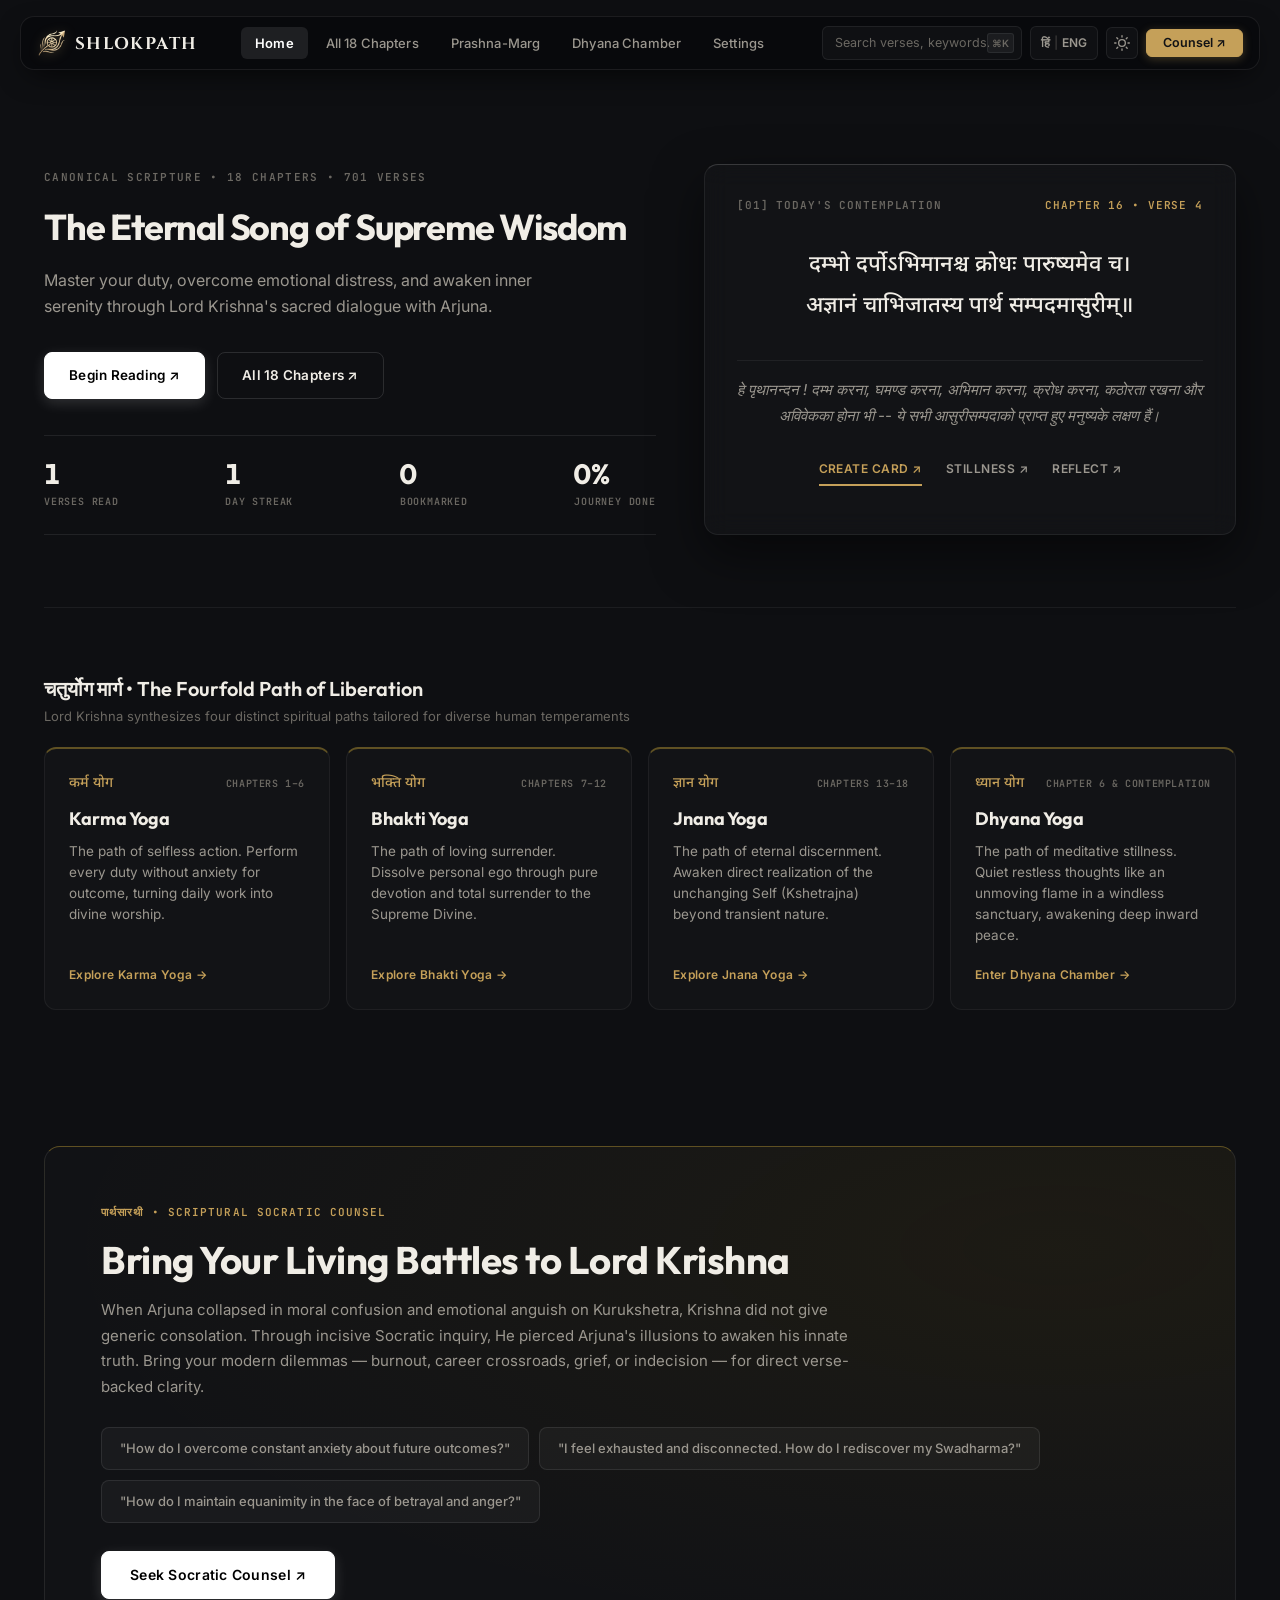
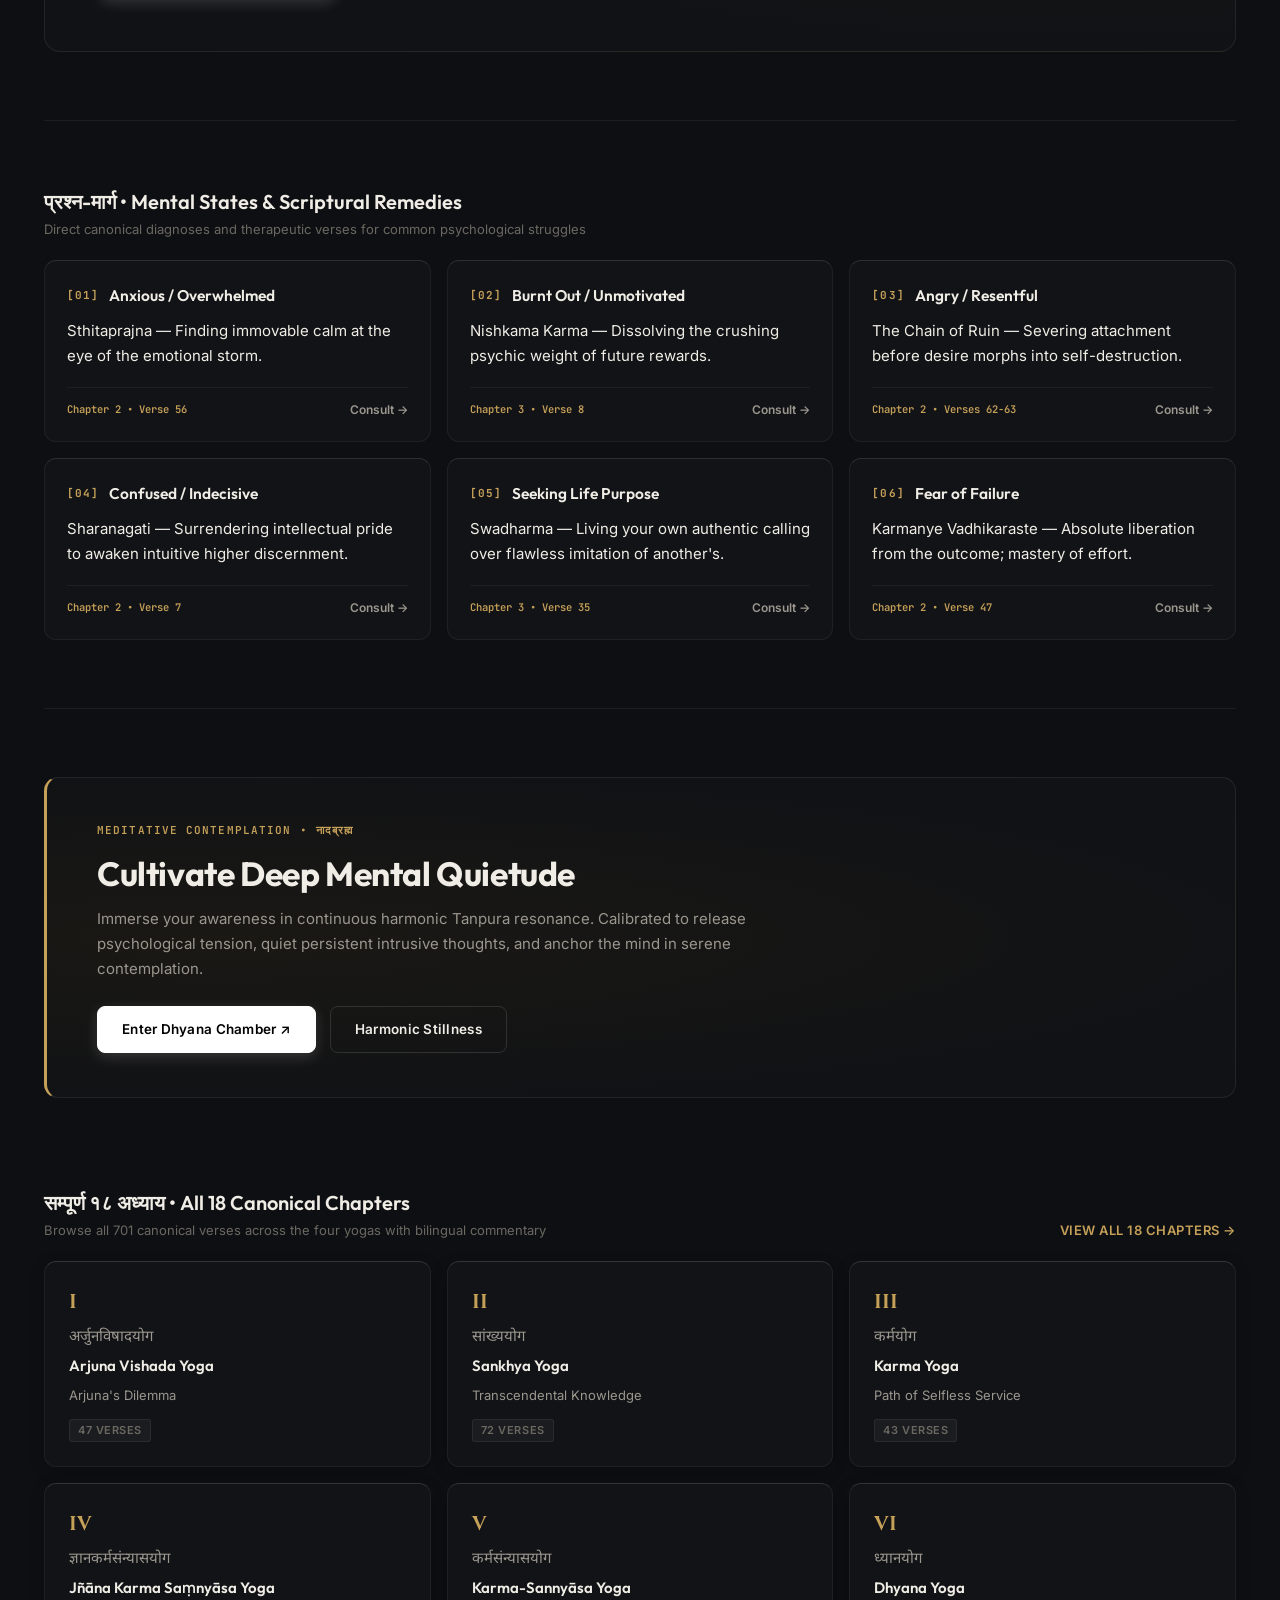
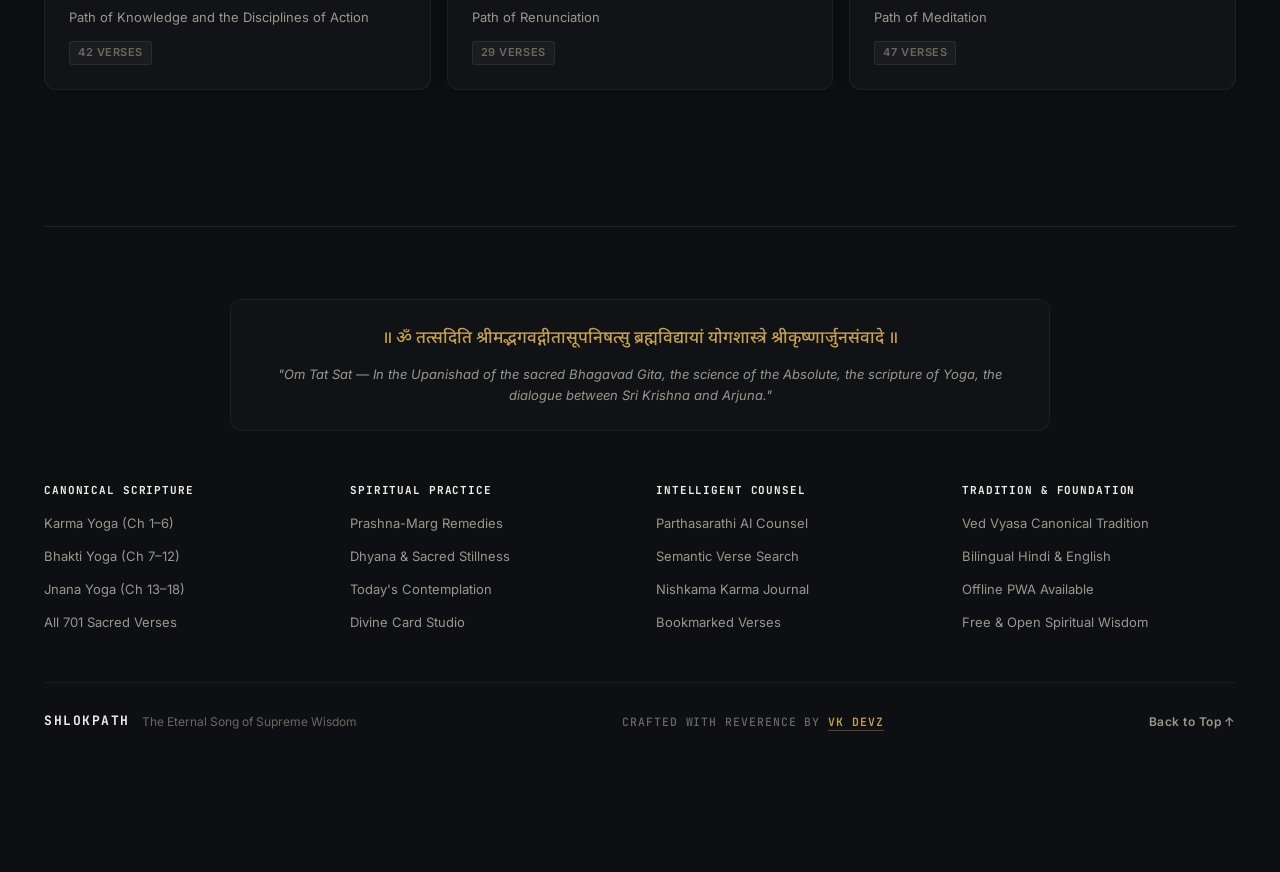
==== commit 5e056959: "revert: restore original website cards (daily and reader folios) while keeping sharing card updates" ====
--- a/index.html
+++ b/index.html
@@ -51,14 +51,11 @@
         rel="stylesheet">
 
     <!-- Stylesheets with Cache Busting -->
-    <link rel="stylesheet" href="css/main.css?v=11.3">
-    <link rel="stylesheet" href="css/features.css?v=11.3">
+    <link rel="stylesheet" href="css/main.css?v=11.2">
+    <link rel="stylesheet" href="css/features.css?v=11.2">
 </head>
 
 <body>
-    <!-- Sacred Full-Screen Background Watermark (Low-Opacity Transparent Logo) -->
-    <div class="sacred-bg-watermark" aria-hidden="true"></div>
-
     <!-- Loading Screen (Subtle & Fast Fade) -->
     <div id="loading-screen" class="loading-screen">
         <div class="loading-content">
@@ -227,32 +224,14 @@
                             <!-- Right Hero Column: Today's Divine Shlok Card (Pre-Rendered with Ch 2.47) -->
                             <div class="hero-right">
                                 <div class="daily-verse-wrapper">
-                                    <div class="card-ambient-emblem" aria-hidden="true"></div>
                                     <div class="daily-verse-badge">
                                         <span>[01] Today's Contemplation</span>
                                         <span class="daily-verse-ref" id="daily-reference">Chapter 2 • Verse 47</span>
                                     </div>
                                     <div id="daily-verse" class="daily-verse-card">
-                                        <!-- 1. Sanskrit Shloka -->
                                         <div class="daily-shlok-calligraphy" id="daily-sanskrit"><span class="shlok-line">कर्मण्येवाधिकारस्ते मा फलेषु कदाचन।</span><span class="shlok-line">मा कर्मफलहेतुर्भूर्मा ते सङ्गोऽस्त्वकर्मणि॥</span></div>
-                                        
-                                        <div class="sacred-verse-divider">
-                                            <span class="divider-line"></span>
-                                            <span class="divider-symbol">☸</span>
-                                            <span class="divider-line"></span>
-                                        </div>
-
-                                        <!-- 2. Meaning (भावार्थ) -->
-                                        <div class="daily-meaning-block">
-                                            <span class="card-section-label">भावार्थ • MEANING</span>
-                                            <div class="daily-translation-text" id="daily-translation">"तुम्हारा अधिकार केवल कर्म करने में है, उसके फलों में कभी नहीं। इसलिए तुम कर्मों के फल के हेतु मत बनो और तुम्हारी अकर्मण्यता में भी आसक्ति न हो।"</div>
-                                        </div>
-
-                                        <!-- 3. In-Depth Explanation (तात्पर्य) -->
-                                        <div class="daily-explanation-block">
-                                            <span class="card-section-label accent">तात्पर्य • PHILOSOPHICAL EXPLANATION</span>
-                                            <div class="daily-explanation-text" id="daily-explanation">यह गीता के सबसे प्रसिद्ध श्लोकों में से एक है, जो कर्मयोग का सिद्धांत स्थापित करता है। हमारा अधिकार और जिम्मेदारी कर्म करने में है, परिणामों को नियंत्रित करने में नहीं। न हमें परिणामों का कारण होने का दावा करना चाहिए, न निष्क्रियता में आसक्त होना चाहिए।</div>
-                                        </div>
+                                        <div class="daily-divider"></div>
+                                        <div class="daily-translation-text" id="daily-translation">"तुम्हारा अधिकार केवल कर्म करने में है, उसके फलों में कभी नहीं। इसलिए तुम कर्मों के फल के हेतु मत बनो और तुम्हारी अकर्मण्यता में भी आसक्ति न हो।"</div>
                                         
                                         <div class="daily-card-actions">
                                             <button id="daily-card-share-btn" class="daily-action-pill highlight" title="Create Sacred Wisdom Card">
@@ -559,39 +538,19 @@
 
                     <!-- 2. Apple "Card of the Day" — Exquisite Daily Shlok Talisman -->
                     <section class="apple-hero-card" id="mobile-daily-verse-card">
-                        <div class="card-ambient-emblem" aria-hidden="true"></div>
                         <div class="apple-card-top">
                             <span class="apple-card-kicker">VERSE OF THE DAY</span>
                             <span class="apple-card-ref" id="mobile-daily-reference">Chapter 2 • Verse 56</span>
                         </div>
 
-                        <!-- 1. Sanskrit Shloka -->
                         <div class="apple-shlok-text" id="mobile-daily-sanskrit">
                             <span class="shlok-line">दुःखेष्वनुद्विग्नमनाः सुखेषु विगतस्पृहः।</span>
                             <span class="shlok-line">वीतरागभयक्रोधः स्थितधीर्मुनिरुच्यते॥</span>
                         </div>
 
-                        <div class="sacred-verse-divider">
-                            <span class="divider-line"></span>
-                            <span class="divider-symbol">☸</span>
-                            <span class="divider-line"></span>
-                        </div>
-
-                        <!-- 2. Meaning (भावार्थ) -->
-                        <div class="apple-meaning-wrapper">
-                            <span class="card-section-label">भावार्थ • MEANING</span>
-                            <p class="apple-translation-text" id="mobile-daily-translation">
-                                "दुखों में जिसका मन उद्विग्न नहीं होता, सुखों में जिसकी स्पृहा नहीं, जो राग-भय-क्रोध से मुक्त है—ऐसा स्थितधी मुनि कहलाता है।"
-                            </p>
-                        </div>
-
-                        <!-- 3. In-Depth Explanation (तात्पर्य) -->
-                        <div class="apple-explanation-wrapper">
-                            <span class="card-section-label accent">तात्पर्य • PHILOSOPHICAL EXPLANATION</span>
-                            <p class="apple-explanation-text" id="mobile-daily-explanation">
-                                मन की समता ही सर्वोच्च योग है। परिस्थितियाँ सुखद हों या प्रतिकूल, जो व्यक्ति आंतरिक शांति और ज्ञान में अटल रहता है, वही सच्चा ज्ञानी है।
-                            </p>
-                        </div>
+                        <p class="apple-translation-text" id="mobile-daily-translation">
+                            "दुखों में जिसका मन उद्विग्न नहीं होता, सुखों में जिसकी स्पृहा नहीं, जो राग-भय-क्रोध से मुक्त है—ऐसा स्थितधी मुनि कहलाता है।"
+                        </p>
 
                         <!-- Apple-style Micro Actions Strip -->
                         <div class="apple-card-actions">
@@ -801,10 +760,6 @@
                         </button>
 
                         <div class="verse-card" id="verse-card-element">
-                            <!-- Sacred Ambient Inner Emblem Watermark -->
-                            <div class="card-ambient-emblem" aria-hidden="true"></div>
-
-                            <!-- Verse Header: Sacred Reference & Action Icons -->
                             <div class="verse-header-row">
                                 <div class="verse-ref-badge" id="current-verse-badge">
                                     <span>CHAPTER 1 • VERSE 1</span>
@@ -836,49 +791,50 @@
                                 </div>
                             </div>
 
-                            <!-- 1. SANSKRIT SHLOKA (Prominent Sacred Calligraphy) -->
+                            <!-- Sanskrit Calligraphy -->
                             <div class="verse-sanskrit-block" id="current-sanskrit">
                                 Loading Sanskrit text...
                             </div>
 
-                            <!-- Transliteration (Accessible Romanized Script) -->
+                            <!-- Transliteration (Collapsible) -->
                             <div class="verse-transliteration hidden" id="current-transliteration"></div>
 
-                            <!-- Sacred Divider -->
-                            <div class="sacred-verse-divider">
-                                <span class="divider-line"></span>
-                                <span class="divider-symbol">☸</span>
-                                <span class="divider-line"></span>
-                            </div>
-
-                            <!-- 2. MEANING (भावार्थ) -->
-                            <div class="verse-meaning-section">
-                                <div class="verse-section-bar">
-                                    <span class="verse-section-tag">भावार्थ • MEANING</span>
-                                    <div class="translation-tabs-row">
-                                        <button class="trans-tab active" id="trans-tab-primary">English</button>
-                                        <button class="trans-tab" id="trans-tab-secondary">हिंदी</button>
-                                    </div>
-                                </div>
-                                <div class="verse-translation" id="current-translation">
-                                    Loading translation...
-                                </div>
-                            </div>
-
-                            <!-- 3. IN-DEPTH PHILOSOPHICAL EXPLANATION (तात्पर्य) -->
-                            <div class="verse-explanation-section">
-                                <div class="verse-section-bar">
-                                    <span class="verse-section-tag accent">तात्पर्य • IN-DEPTH EXPLANATION & COMMENTARY</span>
-                                </div>
-                                <div class="verse-explanation" id="current-explanation">
-                                    Loading philosophical explanation...
-                                </div>
-                            </div>
-
-                            <!-- Navigation Steppers -->
+                            <!-- Translation Tabs (English / Hindi) -->
+                            <div class="translation-tabs-row">
+                                <button class="trans-tab active" id="trans-tab-primary">English Translation</button>
+                                <button class="trans-tab" id="trans-tab-secondary">हिंदी अनुवाद</button>
+                            </div>
+
+                            <!-- Translation Text -->
+                            <div class="verse-translation" id="current-translation">
+                                Loading translation...
+                            </div>
+
+                            <!-- Commentary Accordion -->
+                            <div class="commentary-box">
+                                <button class="commentary-toggle-btn" id="commentary-toggle">
+                                    <span class="commentary-btn-label">
+                                        <svg class="commentary-icon" viewBox="0 0 24 24" fill="none" stroke="currentColor" stroke-width="1.8" stroke-linecap="round" stroke-linejoin="round">
+                                            <path d="M14 2H6a2 2 0 0 0-2 2v16a2 2 0 0 0 2 2h12a2 2 0 0 0 2-2V8z"></path>
+                                            <polyline points="14 2 14 8 20 8"></polyline>
+                                            <line x1="16" y1="13" x2="8" y2="13"></line>
+                                            <line x1="16" y1="17" x2="8" y2="17"></line>
+                                            <polyline points="10 9 9 9 8 9"></polyline>
+                                        </svg>
+                                        <span>Commentary & Explanation (Swami Sivananda & Ramsukhdas)</span>
+                                    </span>
+                                    <span class="chevron">▼</span>
+                                </button>
+                                <div class="verse-explanation hidden" id="current-explanation">
+                                    Loading commentary...
+                                </div>
+                            </div>
+
+                            <!-- Mobile Navigation Hints -->
                             <div class="mobile-nav-steppers">
-                                <button id="prev-verse-mobile" class="stepper-btn">← Previous Verse</button>
-                                <button id="next-verse-mobile" class="stepper-btn primary">Next Verse →</button>
+                                <button id="prev-verse-mobile" class="stepper-btn">← Previous</button>
+                                <button id="reveal-btn" class="reveal-btn">Tap to reveal</button>
+                                <button id="next-verse-mobile" class="stepper-btn">Next →</button>
                             </div>
                         </div>
 
@@ -1174,10 +1130,10 @@
     <div id="toast-container" class="toast-container"></div>
 
     <!-- Scripts with Cache Busting -->
-    <script src="js/api-client.js?v=11.4"></script>
-    <script src="js/dhyana-audio.js?v=11.4"></script>
-    <script src="js/canvas-card.js?v=11.4"></script>
-    <script src="js/app.js?v=11.4"></script>
+    <script src="js/api-client.js?v=11.5"></script>
+    <script src="js/dhyana-audio.js?v=11.5"></script>
+    <script src="js/canvas-card.js?v=11.5"></script>
+    <script src="js/app.js?v=11.5"></script>
 </body>
 
 </html>
--- a/css/main.css
+++ b/css/main.css
@@ -569,32 +569,6 @@
 .dismiss-btn:hover {
     color: var(--sp-text);
     background: var(--sp-bg-elevated);
-}
-
-/* --------------------------------------------------------------------------
-   8b. SACRED AMBIENT BACKGROUND WATERMARK (Full-Screen Low-Opacity Logo)
-   -------------------------------------------------------------------------- */
-.sacred-bg-watermark {
-    position: fixed;
-    top: 50%;
-    left: 50%;
-    transform: translate(-50%, -50%);
-    width: min(85vw, 85vh);
-    height: min(85vw, 85vh);
-    background-image: url('../assets/logo.png');
-    background-repeat: no-repeat;
-    background-position: center center;
-    background-size: contain;
-    opacity: 0.055;
-    pointer-events: none;
-    z-index: 0;
-    transition: opacity var(--sp-duration-md) ease;
-    filter: drop-shadow(0 0 60px rgba(229, 193, 120, 0.35));
-}
-
-[data-theme="light"] .sacred-bg-watermark {
-    opacity: 0.038;
-    filter: drop-shadow(0 0 40px rgba(140, 95, 62, 0.22));
 }
 
 /* --------------------------------------------------------------------------
@@ -1182,62 +1156,36 @@
     margin-top: 2px;
 }
 
-/* Daily Verse Folio — Expansive Glass Manuscript */
+/* Daily Verse Folio — Un-Boxed Glass Manuscript */
 .daily-verse-wrapper {
     position: relative;
     height: 100%;
     display: flex;
     flex-direction: column;
-    background: rgba(14, 15, 18, 0.85);
-    border: 1px solid rgba(255, 255, 255, 0.08);
-    border-top: 2px solid var(--sp-accent);
-    border-radius: 18px;
-    padding: clamp(28px, 3.2vw, 42px);
-    box-shadow: 0 25px 60px -10px rgba(0, 0, 0, 0.65), 0 0 1px 1px rgba(229, 193, 120, 0.12);
-    backdrop-filter: blur(20px);
-    -webkit-backdrop-filter: blur(20px);
-    overflow: hidden;
+    background: rgba(255, 255, 255, 0.02);
+    border: 1px solid rgba(255, 255, 255, 0.07);
+    border-top: 1px solid rgba(255, 255, 255, 0.16);
+    border-radius: 14px;
+    padding: 32px;
+    box-shadow: 0 20px 50px rgba(0, 0, 0, 0.5);
+    backdrop-filter: blur(12px);
+    -webkit-backdrop-filter: blur(12px);
 }
 
 [data-theme="light"] .daily-verse-wrapper {
-    background: rgba(255, 255, 255, 0.95);
+    background: #ffffff;
     border: 1px solid rgba(0, 0, 0, 0.08);
-    border-top: 2px solid #8c5f3e;
-    box-shadow: 0 20px 50px rgba(0, 0, 0, 0.07);
-}
-
-/* Ambient Logo Watermark inside Cards */
-.card-ambient-emblem {
-    position: absolute;
-    top: 50%;
-    left: 50%;
-    transform: translate(-50%, -50%);
-    width: min(75%, 480px);
-    height: min(75%, 480px);
-    background-image: url('../assets/logo.png');
-    background-repeat: no-repeat;
-    background-position: center center;
-    background-size: contain;
-    opacity: 0.045;
-    pointer-events: none;
-    z-index: 0;
-    transition: opacity var(--sp-duration-md) ease;
-}
-
-[data-theme="light"] .card-ambient-emblem {
-    opacity: 0.03;
+    box-shadow: 0 10px 30px rgba(0, 0, 0, 0.06);
 }
 
 .daily-verse-badge {
-    position: relative;
-    z-index: 1;
     display: flex;
     align-items: center;
     justify-content: space-between;
     font-family: var(--sp-font-mono, monospace);
     font-size: 11px;
-    font-weight: 700;
-    letter-spacing: 0.1em;
+    font-weight: 600;
+    letter-spacing: 0.08em;
     text-transform: uppercase;
     color: var(--sp-text-tertiary);
     margin-bottom: var(--sp-space-4);
@@ -1249,7 +1197,6 @@
 
 .daily-verse-card {
     position: relative;
-    z-index: 1;
     background: transparent;
     border: none;
     padding: 0;
@@ -1257,7 +1204,7 @@
     flex: 1;
     display: flex;
     flex-direction: column;
-    justify-content: space-between;
+    justify-content: center;
 }
 
 [data-theme="light"] .daily-verse-card {
@@ -1266,114 +1213,32 @@
 }
 
 .daily-shlok-calligraphy {
-    position: relative;
-    z-index: 1;
     font-family: var(--sp-font-sanskrit);
-    font-size: clamp(20px, 2.2vw, 27px);
-    font-weight: 600;
-    line-height: 1.95;
+    font-size: 22px;
+    font-weight: 500;
+    line-height: 1.9;
     color: var(--sp-text);
     text-align: center;
-    letter-spacing: 0.015em;
-    margin-bottom: var(--sp-space-3);
-    text-shadow: 0 2px 18px rgba(229, 193, 120, 0.15);
-}
-
-[data-theme="light"] .daily-shlok-calligraphy {
-    color: #1a1815;
-    text-shadow: none;
-}
-
-/* Sacred Verse Divider */
-.sacred-verse-divider {
-    position: relative;
-    z-index: 1;
-    display: flex;
-    align-items: center;
-    justify-content: center;
-    gap: 14px;
-    margin: clamp(12px, 1.8vw, 22px) 0;
-}
-
-.sacred-verse-divider .divider-line {
-    flex: 1;
+    margin-bottom: var(--sp-space-4);
+}
+
+.daily-divider {
     height: 1px;
-    background: linear-gradient(90deg, transparent, rgba(229, 193, 120, 0.35), transparent);
-}
-
-[data-theme="light"] .sacred-verse-divider .divider-line {
-    background: linear-gradient(90deg, transparent, rgba(140, 95, 62, 0.25), transparent);
-}
-
-.sacred-verse-divider .divider-symbol {
-    font-size: 13px;
-    color: var(--sp-accent);
-    opacity: 0.85;
-}
-
-/* Card Section Labels */
-.card-section-label {
-    display: block;
-    font-family: var(--sp-font-mono, monospace);
-    font-size: 10.5px;
-    font-weight: 700;
-    letter-spacing: 0.12em;
-    text-transform: uppercase;
-    color: var(--sp-accent);
-    margin-bottom: 6px;
-}
-
-.card-section-label.accent {
-    color: #e5c178;
-}
-
-[data-theme="light"] .card-section-label.accent {
-    color: #8c5f3e;
-}
-
-/* Daily Meaning & Explanation Blocks */
-.daily-meaning-block {
-    position: relative;
-    z-index: 1;
-    margin-bottom: var(--sp-space-4);
-    padding: 14px 18px;
-    background: rgba(255, 255, 255, 0.02);
-    border-left: 3px solid var(--sp-accent);
-    border-radius: var(--sp-radius-xs);
-}
-
-[data-theme="light"] .daily-meaning-block {
-    background: rgba(140, 95, 62, 0.03);
-    border-left-color: #8c5f3e;
+    background: rgba(255, 255, 255, 0.06);
+    margin: var(--sp-space-4) 0;
+}
+
+[data-theme="light"] .daily-divider {
+    background: rgba(0, 0, 0, 0.06);
 }
 
 .daily-translation-text {
-    font-size: clamp(14.5px, 1.4vw, 17px);
-    line-height: 1.8;
-    color: var(--sp-text);
-    margin: 0;
-}
-
-.daily-explanation-block {
-    position: relative;
-    z-index: 1;
-    margin-bottom: var(--sp-space-5);
-    padding: 14px 18px;
-    background: rgba(229, 193, 120, 0.02);
-    border-radius: var(--sp-radius-xs);
-    border: 1px solid rgba(229, 193, 120, 0.08);
-}
-
-[data-theme="light"] .daily-explanation-block {
-    background: rgba(0, 0, 0, 0.02);
-    border-color: rgba(0, 0, 0, 0.06);
-}
-
-.daily-explanation-text {
-    font-size: clamp(13.5px, 1.25vw, 15.5px);
+    font-size: 15px;
     line-height: 1.75;
     color: var(--sp-text-secondary);
-    margin: 0;
+    font-style: italic;
+    text-align: center;
+    margin-bottom: var(--sp-space-6);
 }
 
 .daily-card-actions {
@@ -2568,24 +2433,20 @@
     border: 1px solid rgba(197, 160, 89, 0.25);
 }
 
-/* Verse Display Container — Full Expansive Reader */
+/* Verse Display Container */
 .verse-display-container {
     position: relative;
     display: flex;
-    align-items: stretch;
-    justify-content: center;
+    align-items: flex-start;
     gap: var(--sp-space-4);
-    max-width: 1040px;
-    margin: 0 auto;
-    width: 100%;
-}
-
-/* Desktop Navigation Arrows */
+}
+
+/* Desktop Arrows */
 .desktop-verse-arrow {
     position: sticky;
     top: calc(var(--sp-header-h) + var(--sp-space-8));
-    width: 44px;
-    height: 44px;
+    width: 40px;
+    height: 40px;
     flex-shrink: 0;
     display: flex;
     align-items: center;
@@ -2596,8 +2457,6 @@
     background: var(--sp-bg-card);
     box-shadow: var(--sp-shadow-xs);
     transition: all var(--sp-duration-sm) var(--sp-ease);
-    cursor: pointer;
-    z-index: 2;
 }
 
 .desktop-verse-arrow:hover {
@@ -2607,54 +2466,37 @@
     box-shadow: var(--sp-shadow-sm);
 }
 
-.desktop-verse-arrow svg { width: 22px; height: 22px; }
-
-/* Master Verse Card — Sacred Manuscript Page */
+.desktop-verse-arrow svg { width: 20px; height: 20px; }
+
+/* Verse Card */
 .verse-card {
-    position: relative;
     flex: 1;
     min-width: 0;
-    min-height: calc(100vh - 190px);
-    background: rgba(14, 15, 18, 0.88);
-    border: 1px solid rgba(255, 255, 255, 0.08);
+    background: var(--sp-bg-card);
+    border: 1px solid var(--sp-border);
     border-top: 2px solid var(--sp-accent);
-    border-radius: 20px;
-    padding: clamp(32px, 4vw, 56px) clamp(24px, 3.5vw, 48px);
-    box-shadow: 0 25px 60px -10px rgba(0, 0, 0, 0.65), 0 0 1px 1px rgba(229, 193, 120, 0.12);
-    backdrop-filter: blur(20px);
-    -webkit-backdrop-filter: blur(20px);
-    overflow: hidden;
-    display: flex;
-    flex-direction: column;
+    border-radius: var(--sp-radius-md);
+    padding: var(--sp-space-8);
+    box-shadow: var(--sp-shadow-md);
+}
+
+.verse-header-row {
+    display: flex;
+    align-items: center;
     justify-content: space-between;
-}
-
-[data-theme="light"] .verse-card {
-    background: rgba(255, 255, 255, 0.95);
-    border: 1px solid rgba(0, 0, 0, 0.08);
-    border-top: 2px solid #8c5f3e;
-    box-shadow: 0 20px 50px rgba(0, 0, 0, 0.08);
-}
-
-.verse-header-row {
-    position: relative;
-    z-index: 1;
-    display: flex;
-    align-items: center;
-    justify-content: space-between;
-    margin-bottom: clamp(16px, 2.5vw, 28px);
+    margin-bottom: var(--sp-space-5);
 }
 
 .verse-ref-badge {
     display: inline-flex;
     align-items: center;
-    padding: 4px 12px;
+    padding: 3px 10px;
     border-radius: var(--sp-radius-xs);
     background: rgba(197, 160, 89, 0.1);
-    border: 1px solid rgba(197, 160, 89, 0.28);
-    font-size: 11.5px;
+    border: 1px solid rgba(197, 160, 89, 0.25);
+    font-size: 11px;
     font-weight: 700;
-    letter-spacing: 0.1em;
+    letter-spacing: 0.08em;
     text-transform: uppercase;
     color: var(--sp-accent);
 }
@@ -2665,8 +2507,8 @@
 }
 
 .card-action-icon-btn {
-    width: 36px;
-    height: 36px;
+    width: 34px;
+    height: 34px;
     display: flex;
     align-items: center;
     justify-content: center;
@@ -2676,7 +2518,6 @@
     color: var(--sp-text-tertiary);
     font-size: 16px;
     transition: all var(--sp-duration-sm) var(--sp-ease);
-    cursor: pointer;
 }
 
 [data-theme="light"] .card-action-icon-btn {
@@ -2711,201 +2552,126 @@
     transform: scale(1.2);
 }
 
-/* 1. Sanskrit Shloka Block (Grand Sacred Typography) */
+/* Sanskrit Block */
 .verse-sanskrit-block {
-    position: relative;
-    z-index: 1;
     font-family: var(--sp-font-sanskrit);
-    font-size: clamp(23px, 2.8vw, 34px);
-    font-weight: 600;
-    line-height: 2.0;
+    font-size: 24px;
+    font-weight: 500;
+    line-height: 1.9;
     color: var(--sp-text);
     text-align: center;
-    letter-spacing: 0.015em;
-    padding: clamp(14px, 2.2vw, 28px) 0 clamp(8px, 1.5vw, 16px);
-    margin-bottom: 0;
-    border-bottom: none;
-    text-shadow: 0 2px 22px rgba(229, 193, 120, 0.18);
-    word-break: break-word;
-}
-
-[data-theme="light"] .verse-sanskrit-block {
-    color: #1a1815;
-    text-shadow: none;
+    padding: var(--sp-space-5) 0;
+    margin-bottom: var(--sp-space-4);
+    border-bottom: 1px solid var(--sp-border);
 }
 
 /* Transliteration */
 .verse-transliteration {
-    position: relative;
-    z-index: 1;
-    font-size: 14.5px;
+    font-size: 15px;
     font-style: italic;
-    line-height: 1.75;
+    line-height: 1.7;
     color: var(--sp-text-tertiary);
     text-align: center;
-    padding: 0 0 var(--sp-space-2);
-}
-
-/* 2. Meaning Section (भावार्थ) */
-.verse-meaning-section {
-    position: relative;
-    z-index: 1;
-    margin-bottom: clamp(18px, 2.5vw, 28px);
-    padding: clamp(16px, 2vw, 24px) clamp(16px, 2.5vw, 28px);
-    background: rgba(255, 255, 255, 0.02);
-    border: 1px solid rgba(255, 255, 255, 0.05);
-    border-left: 3px solid var(--sp-accent);
-    border-radius: var(--sp-radius-sm);
-}
-
-[data-theme="light"] .verse-meaning-section {
-    background: rgba(140, 95, 62, 0.03);
-    border-color: rgba(140, 95, 62, 0.1);
-    border-left: 3px solid #8c5f3e;
-}
-
-.verse-section-bar {
-    display: flex;
-    align-items: center;
-    justify-content: space-between;
-    margin-bottom: 12px;
-}
-
-.verse-section-tag {
-    font-family: var(--sp-font-mono, monospace);
-    font-size: 11px;
-    font-weight: 700;
-    letter-spacing: 0.12em;
-    text-transform: uppercase;
-    color: var(--sp-accent);
-}
-
-.verse-section-tag.accent {
-    color: #e5c178;
-}
-
-[data-theme="light"] .verse-section-tag.accent {
-    color: #8c5f3e;
-}
-
+    padding: var(--sp-space-3) 0;
+    margin-bottom: var(--sp-space-4);
+    border-bottom: 1px solid var(--sp-border);
+}
+
+/* Translation Tabs */
 .translation-tabs-row {
     display: flex;
-    gap: 4px;
-    margin: 0;
-    padding: 0;
-    border: none;
-}
+    gap: var(--sp-space-2);
+    border-bottom: 1px solid var(--sp-border);
+    padding-bottom: var(--sp-space-3);
+    margin-bottom: var(--sp-space-4);
+    overflow-x: auto;
+    scrollbar-width: none;
+}
+
+.translation-tabs-row::-webkit-scrollbar { display: none; }
 
 .trans-tab {
-    padding: 4px 10px;
-    font-size: 11px;
-    font-weight: 600;
+    padding: 6px 14px;
+    font-size: 13px;
+    font-weight: 500;
     color: var(--sp-text-tertiary);
     border-radius: var(--sp-radius-xs);
     border: 1px solid transparent;
-    cursor: pointer;
     transition: all var(--sp-duration-sm) var(--sp-ease);
 }
 
 .trans-tab:hover {
     color: var(--sp-text-secondary);
-    background: rgba(255, 255, 255, 0.04);
+    background: rgba(255, 255, 255, 0.03);
+}
+
+[data-theme="light"] .trans-tab:hover {
+    background: rgba(0, 0, 0, 0.03);
 }
 
 .trans-tab.active {
     color: var(--sp-accent);
-    background: rgba(197, 160, 89, 0.12);
-    border-color: rgba(197, 160, 89, 0.3);
-}
-
-[data-theme="light"] .trans-tab.active {
-    color: #8c5f3e;
-    background: rgba(140, 95, 62, 0.1);
-    border-color: rgba(140, 95, 62, 0.25);
-}
-
-/* Translation Text — Expansive & Elegant */
+    background: var(--sp-bg-card);
+    border-color: var(--sp-border);
+    border-top-color: var(--sp-accent);
+    font-weight: 600;
+    box-shadow: var(--sp-shadow-xs);
+}
+
+/* Translation Text */
 .verse-translation {
-    font-size: clamp(16px, 1.7vw, 20px);
-    line-height: 1.85;
-    color: var(--sp-text);
-    margin: 0;
-    font-style: normal;
-}
-
-/* 3. In-Depth Explanation Section (तात्पर्य) */
-.verse-explanation-section {
-    position: relative;
-    z-index: 1;
-    margin-bottom: clamp(20px, 2.8vw, 36px);
-    padding: clamp(18px, 2.2vw, 28px) clamp(16px, 2.5vw, 28px);
-    background: rgba(229, 193, 120, 0.025);
-    border: 1px solid rgba(229, 193, 120, 0.1);
-    border-radius: var(--sp-radius-sm);
-}
-
-[data-theme="light"] .verse-explanation-section {
-    background: rgba(0, 0, 0, 0.02);
-    border-color: rgba(0, 0, 0, 0.06);
+    font-size: 16px;
+    line-height: 1.8;
+    color: var(--sp-text-secondary);
+    margin-bottom: var(--sp-space-5);
+}
+
+/* Commentary Accordion */
+.commentary-box {
+    border-top: 1px solid var(--sp-border);
+    padding-top: var(--sp-space-3);
+}
+
+.commentary-toggle-btn {
+    width: 100%;
+    display: flex;
+    align-items: center;
+    justify-content: space-between;
+    padding: var(--sp-space-3) 0;
+    font-size: 13px;
+    font-weight: 500;
+    color: var(--sp-text-secondary);
+    transition: color var(--sp-duration-sm);
+}
+
+.commentary-toggle-btn:hover { color: var(--sp-text); }
+
+.commentary-btn-label {
+    display: inline-flex;
+    align-items: center;
+    gap: var(--sp-space-2);
+}
+
+.commentary-icon {
+    width: 16px;
+    height: 16px;
+    color: var(--sp-accent);
+}
+
+.chevron {
+    font-size: 12px;
+    transition: transform var(--sp-duration-md) var(--sp-ease);
+}
+
+.commentary-toggle-btn.expanded .chevron {
+    transform: rotate(180deg);
 }
 
 .verse-explanation {
-    font-size: clamp(14.5px, 1.4vw, 17px);
-    line-height: 1.85;
+    font-size: 14px;
+    line-height: 1.75;
     color: var(--sp-text-secondary);
-    padding: 0;
-    margin: 0;
-}
-
-[data-theme="light"] .verse-explanation {
-    color: #2e2b27;
-}
-
-/* Navigation Steppers */
-.mobile-nav-steppers {
-    position: relative;
-    z-index: 1;
-    display: flex;
-    align-items: center;
-    justify-content: space-between;
-    gap: var(--sp-space-3);
-    margin-top: auto;
-    padding-top: 18px;
-    border-top: 1px solid rgba(255, 255, 255, 0.06);
-}
-
-[data-theme="light"] .mobile-nav-steppers {
-    border-top-color: rgba(0, 0, 0, 0.06);
-}
-
-.stepper-btn {
-    padding: 10px 20px;
-    font-size: 13px;
-    font-weight: 600;
-    color: var(--sp-text-secondary);
-    border: 1px solid var(--sp-border);
-    border-radius: var(--sp-radius-sm);
-    background: rgba(255, 255, 255, 0.02);
-    box-shadow: var(--sp-shadow-xs);
-    transition: all var(--sp-duration-sm) var(--sp-ease);
-    cursor: pointer;
-}
-
-.stepper-btn:hover {
-    border-color: var(--sp-accent);
-    color: var(--sp-text);
-    background: var(--sp-bg-elevated);
-}
-
-.stepper-btn.primary {
-    background: var(--sp-accent);
-    color: var(--sp-accent-on);
-    border-color: var(--sp-accent);
-}
-
-.stepper-btn.primary:hover {
-    background: var(--sp-accent-hover);
-    border-color: var(--sp-accent-hover);
+    padding: var(--sp-space-3) 0;
 }
 
 /* Mobile Steppers */
@@ -3484,56 +3250,15 @@
         white-space: normal;
     }
 
-    .apple-meaning-wrapper {
-        position: relative;
-        z-index: 1;
-        margin-bottom: 12px;
-        padding: 12px 14px;
-        background: rgba(255, 255, 255, 0.02);
-        border-left: 3px solid var(--sp-accent);
-        border-radius: 6px;
-        text-align: left;
-    }
-
-    [data-theme="light"] .apple-meaning-wrapper {
-        background: rgba(140, 95, 62, 0.03);
-        border-left-color: #8c5f3e;
-    }
-
     .apple-translation-text {
         font-family: -apple-system, BlinkMacSystemFont, "SF Pro Text", var(--sp-font-body);
-        font-size: 14px;
-        line-height: 1.7;
-        color: var(--sp-text);
-        text-align: left;
-        margin: 0;
-        padding: 0;
-    }
-
-    .apple-explanation-wrapper {
-        position: relative;
-        z-index: 1;
-        margin-bottom: 20px;
-        padding: 12px 14px;
-        background: rgba(229, 193, 120, 0.025);
-        border: 1px solid rgba(229, 193, 120, 0.08);
-        border-radius: 6px;
-        text-align: left;
-    }
-
-    [data-theme="light"] .apple-explanation-wrapper {
-        background: rgba(0, 0, 0, 0.02);
-        border-color: rgba(0, 0, 0, 0.06);
-    }
-
-    .apple-explanation-text {
-        font-family: -apple-system, BlinkMacSystemFont, "SF Pro Text", var(--sp-font-body);
-        font-size: 13px;
-        line-height: 1.7;
+        font-size: 13.5px;
+        line-height: 1.6;
         color: var(--sp-text-secondary);
-        text-align: left;
-        margin: 0;
-        padding: 0;
+        font-style: italic;
+        text-align: center;
+        margin-bottom: 22px;
+        padding: 0 4px;
     }
 
     .apple-card-actions {
@@ -3894,44 +3619,13 @@
         letter-spacing: -0.02em;
     }
 
-    /* Reader Screen Mobile Polish — Full-Screen Page Filling Manuscript */
-    .reader-section {
-        padding-top: var(--sp-space-2);
-        padding-left: 4px;
-        padding-right: 4px;
-    }
-    .verse-display-container {
-        width: 100%;
-    }
-    .verse-card {
-        padding: 24px 18px 24px;
-        min-height: calc(100vh - 150px);
-        border-radius: 18px;
-        display: flex;
-        flex-direction: column;
-        justify-content: space-between;
-    }
+    /* Reader Screen Mobile Polish */
+    .reader-section { padding-top: var(--sp-space-2); }
+    .verse-card { padding: var(--sp-space-4); }
     .verse-sanskrit-block {
-        font-size: clamp(18px, 4.8vw, 24px);
-        line-height: 1.95;
+        font-size: clamp(14.5px, 4.2vw, 18px);
+        line-height: 1.85;
         white-space: normal;
-        padding: 12px 0 6px;
-    }
-    .verse-meaning-section {
-        padding: 14px 14px;
-        margin-bottom: 14px;
-    }
-    .verse-translation {
-        font-size: 15px;
-        line-height: 1.75;
-    }
-    .verse-explanation-section {
-        padding: 14px 14px;
-        margin-bottom: 20px;
-    }
-    .verse-explanation {
-        font-size: 13.5px;
-        line-height: 1.75;
     }
     .desktop-verse-arrow { display: none; }
 }
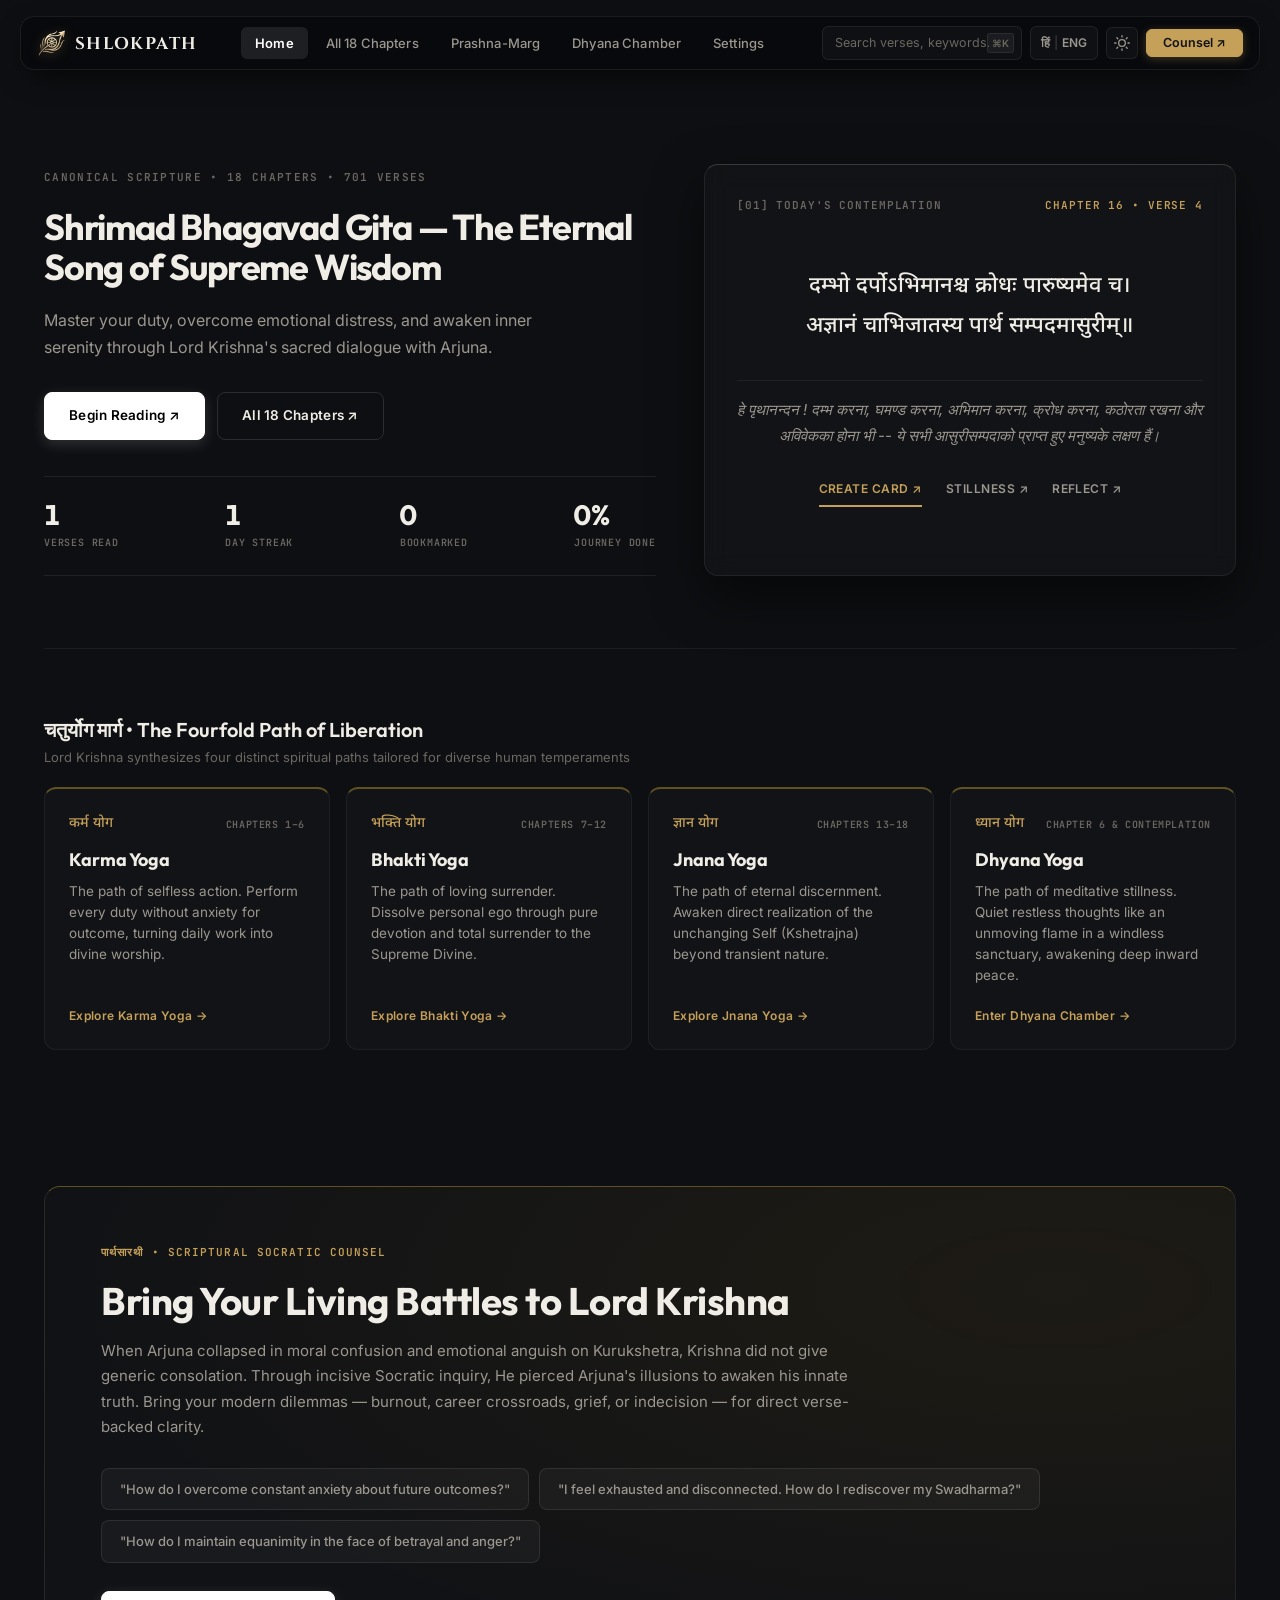
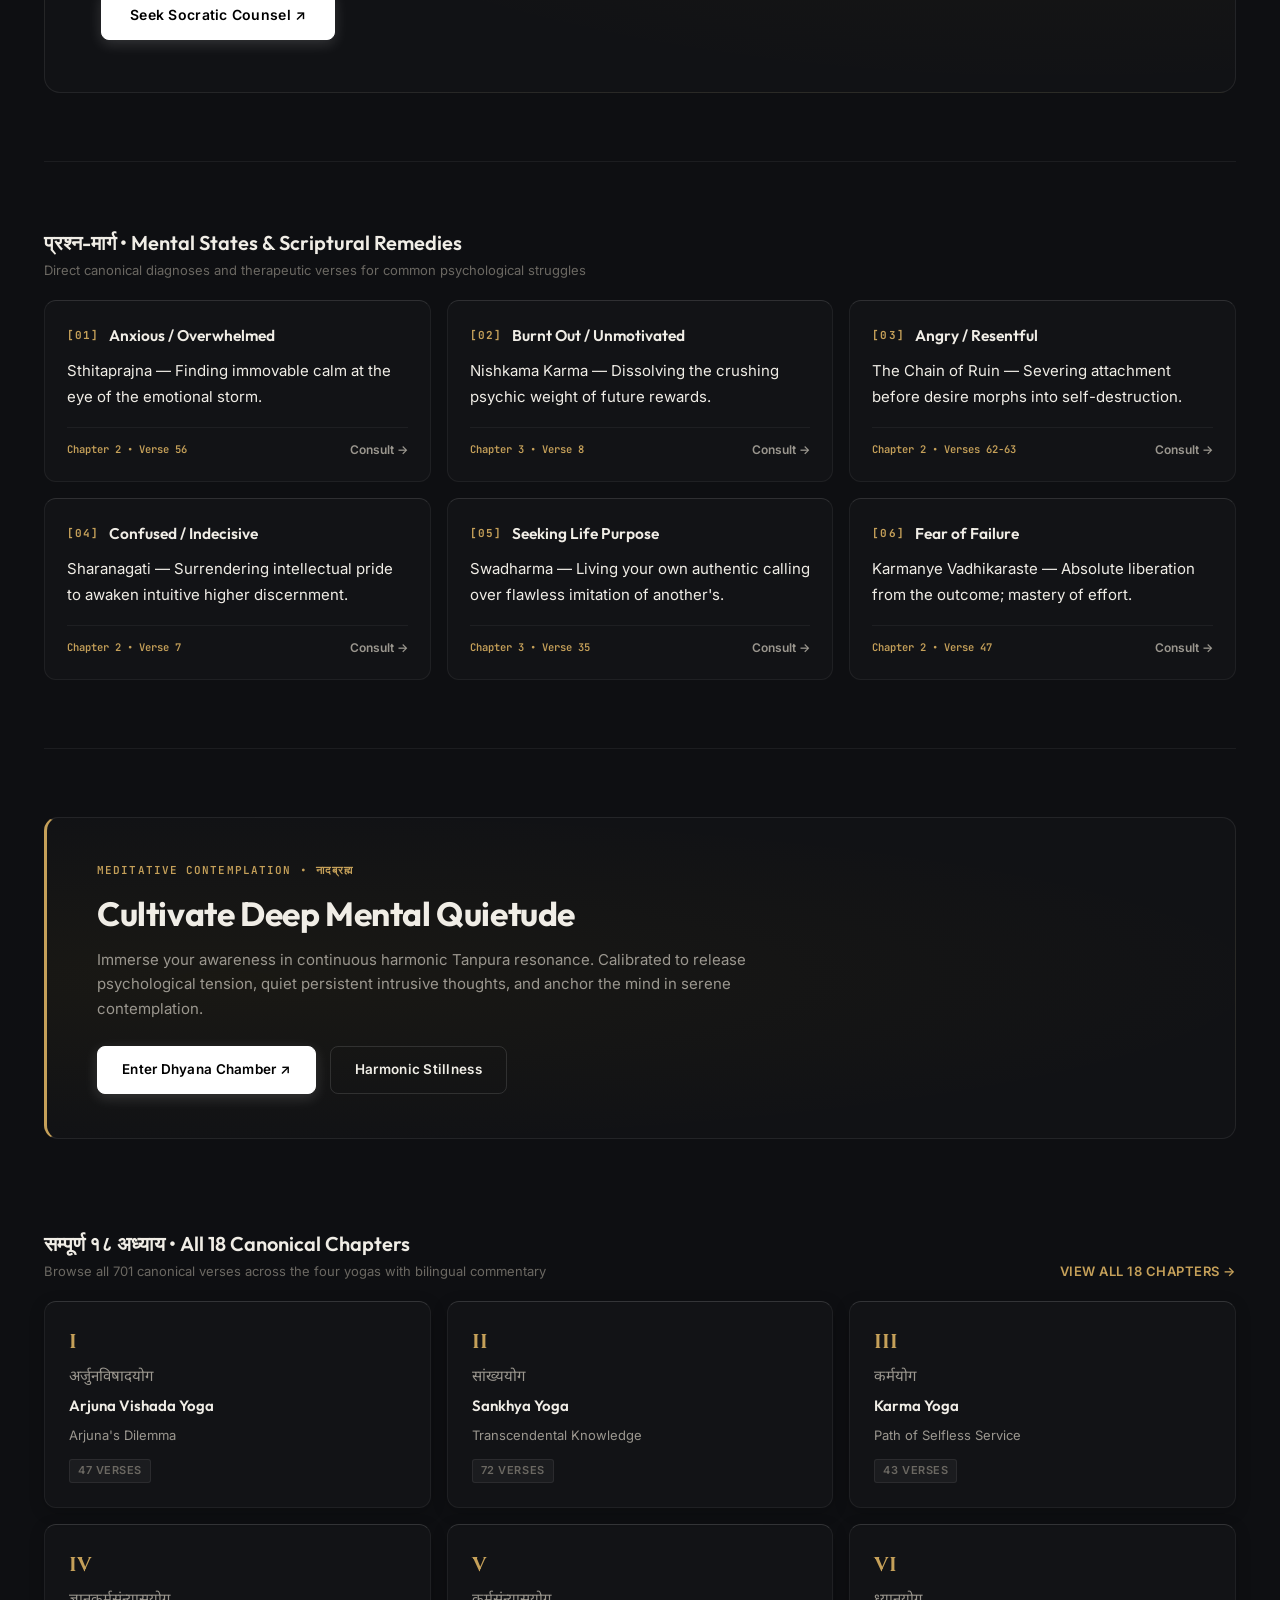
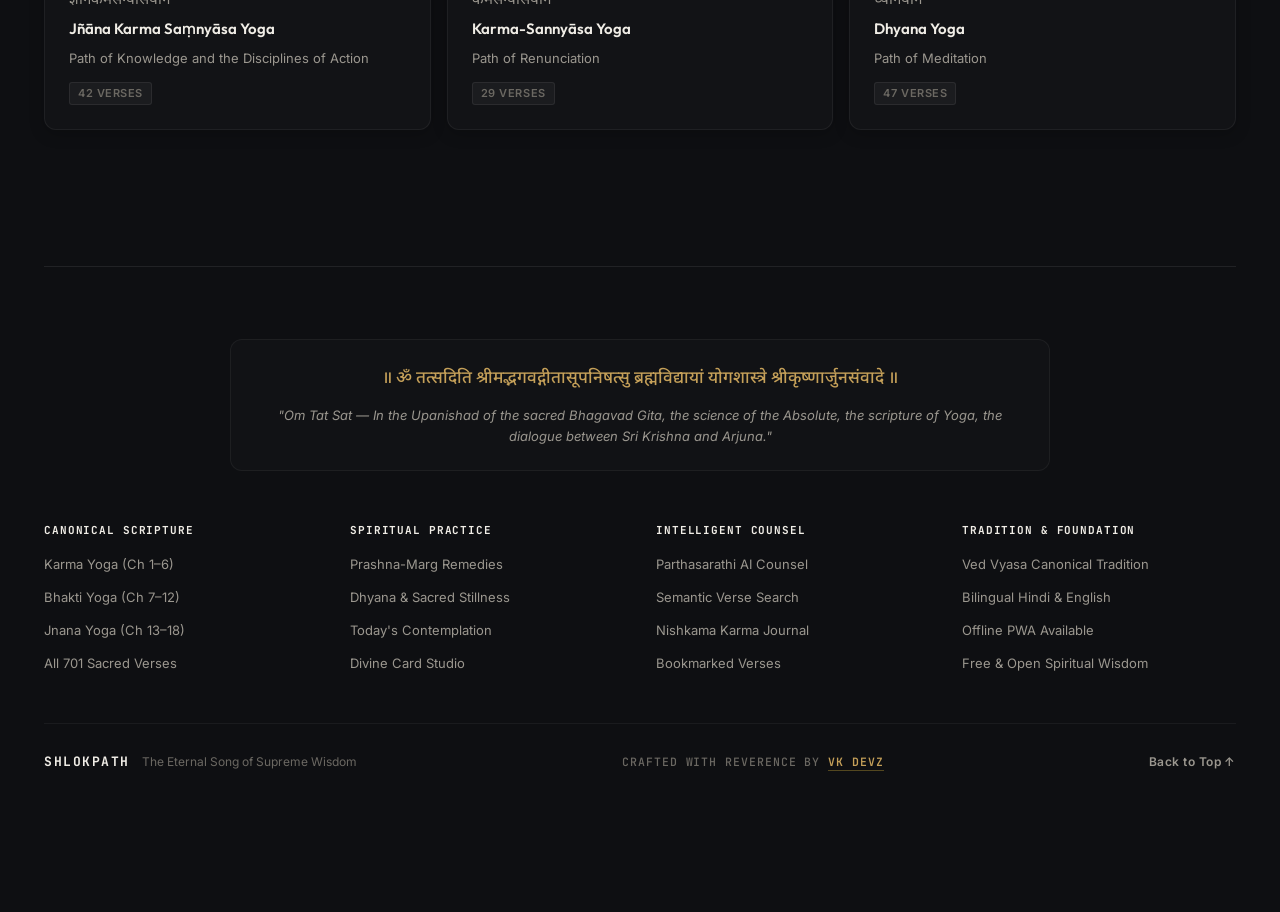
==== commit b73db7bd: "feat(seo): complete technical SEO, semantic hierarchy, Schema JSON-LD, sitemap, robots.txt, and soci" ====
--- a/index.html
+++ b/index.html
@@ -4,9 +4,34 @@
 <head>
     <meta charset="UTF-8">
     <meta name="viewport" content="width=device-width, initial-scale=1.0, maximum-scale=1.0, minimum-scale=1.0, user-scalable=no, viewport-fit=cover">
-    <title>ShlokPath | श्लोकपथ — Divine Wisdom & Socratic Counsel</title>
-    <meta name="description" content="ShlokPath — Read all 18 chapters and 701 verses of the Bhagavad Gita, meditate with 432Hz Tanpura, craft sacred wisdom cards, and consult Parthasarathi AI.">
+    
+    <!-- Primary SEO Meta Tags -->
+    <title>ShlokPath | Complete Bhagavad Gita with Hindi & English</title>
+    <meta name="description" content="Read all 18 chapters and 701 verses of Shrimad Bhagavad Gita with Sanskrit audio, 432Hz Tanpura meditation, dilemma remedies, and Parthasarathi AI counsel.">
+    <link rel="canonical" href="https://shlokpath.vercel.app/">
+    <meta name="keywords" content="Bhagavad Gita, Shrimad Bhagavad Gita, Bhagavad Gita all 18 chapters, Gita shlokas Hindi English, Tanpura 432Hz meditation, Parthasarathi AI, Nishkama Karma">
+    <meta name="robots" content="index, follow, max-image-preview:large, max-snippet:-1, max-video-preview:-1">
     <meta name="theme-color" content="#0e0f12">
+
+    <!-- Open Graph / Facebook / WhatsApp -->
+    <meta property="og:type" content="website">
+    <meta property="og:site_name" content="ShlokPath">
+    <meta property="og:url" content="https://shlokpath.vercel.app/">
+    <meta property="og:title" content="ShlokPath | Complete Bhagavad Gita with Hindi & English">
+    <meta property="og:description" content="Read all 18 chapters and 701 verses of Shrimad Bhagavad Gita with Sanskrit audio, 432Hz Tanpura meditation, dilemma remedies, and Parthasarathi AI counsel.">
+    <meta property="og:image" content="https://shlokpath.vercel.app/assets/images/og-share.png">
+    <meta property="og:image:width" content="1200">
+    <meta property="og:image:height" content="630">
+    <meta property="og:image:alt" content="ShlokPath — Divine Wisdom of the Bhagavad Gita">
+    <meta property="og:locale" content="en_US">
+    <meta property="og:locale:alternate" content="hi_IN">
+
+    <!-- Twitter Card -->
+    <meta name="twitter:card" content="summary_large_image">
+    <meta name="twitter:url" content="https://shlokpath.vercel.app/">
+    <meta name="twitter:title" content="ShlokPath | Complete Bhagavad Gita with Hindi & English">
+    <meta name="twitter:description" content="Explore all 18 chapters, 701 verses, 432Hz Tanpura dhyana chamber, and Parthasarathi spiritual guidance on ShlokPath.">
+    <meta name="twitter:image" content="https://shlokpath.vercel.app/assets/images/og-share.png">
 
     <!-- Immediate Cache-Buster & Old Service Worker Purge Script -->
     <script>
@@ -53,13 +78,114 @@
     <!-- Stylesheets with Cache Busting -->
     <link rel="stylesheet" href="css/main.css?v=11.2">
     <link rel="stylesheet" href="css/features.css?v=11.2">
+
+    <!-- Schema.org Structured Data (JSON-LD) -->
+    <script type="application/ld+json">
+    {
+      "@context": "https://schema.org",
+      "@graph": [
+        {
+          "@type": "WebSite",
+          "@id": "https://shlokpath.vercel.app/#website",
+          "url": "https://shlokpath.vercel.app/",
+          "name": "ShlokPath",
+          "alternateName": ["श्लोकपथ", "Shri Bhagavad Gita Online"],
+          "description": "Read all 18 chapters and 701 verses of the Shrimad Bhagavad Gita with Sanskrit, Hindi, and English commentaries, 432Hz Tanpura meditation, and AI spiritual guidance.",
+          "inLanguage": ["en", "hi", "sa"],
+          "potentialAction": {
+            "@type": "SearchAction",
+            "target": {
+              "@type": "EntryPoint",
+              "urlTemplate": "https://shlokpath.vercel.app/?q={search_term_string}"
+            },
+            "query-input": "required name=search_term_string"
+          }
+        },
+        {
+          "@type": "Organization",
+          "@id": "https://shlokpath.vercel.app/#organization",
+          "name": "ShlokPath",
+          "url": "https://shlokpath.vercel.app/",
+          "logo": {
+            "@type": "ImageObject",
+            "url": "https://shlokpath.vercel.app/icons/icon-512x512.png",
+            "width": 512,
+            "height": 512
+          }
+        },
+        {
+          "@type": "WebApplication",
+          "@id": "https://shlokpath.vercel.app/#webapp",
+          "name": "ShlokPath",
+          "applicationCategory": "EducationalApplication",
+          "operatingSystem": "All (Web, Android, iOS, Windows, macOS)",
+          "offers": {
+            "@type": "Offer",
+            "price": "0",
+            "priceCurrency": "USD"
+          }
+        },
+        {
+          "@type": "Book",
+          "@id": "https://shlokpath.vercel.app/#scripture",
+          "name": "Shrimad Bhagavad Gita",
+          "alternateName": "श्रीमद्भगवद्गीता",
+          "author": {
+            "@type": "Person",
+            "name": "Maharishi Ved Vyasa"
+          },
+          "genre": "Sacred Scripture, Philosophy, Spiritual Literature",
+          "numberOfPages": 701,
+          "inLanguage": ["sa", "hi", "en"]
+        },
+        {
+          "@type": "FAQPage",
+          "@id": "https://shlokpath.vercel.app/#faq",
+          "mainEntity": [
+            {
+              "@type": "Question",
+              "name": "How many chapters and verses are in the Bhagavad Gita on ShlokPath?",
+              "acceptedAnswer": {
+                "@type": "Answer",
+                "text": "ShlokPath contains all 18 canonical chapters and 701 verses of the Shrimad Bhagavad Gita with authentic Sanskrit Devanagari text, transliteration, English commentary by Swami Sivananda, and Hindi commentary by Swami Ramsukhdas."
+              }
+            },
+            {
+              "@type": "Question",
+              "name": "What is Prashna-Marg in ShlokPath?",
+              "acceptedAnswer": {
+                "@type": "Answer",
+                "text": "Prashna-Marg is an inner dilemma navigator that maps contemporary psychological states—such as anxiety, moral dilemma, grief, anger, attachment, and lack of focus—directly to exact therapeutic verses and guidance spoken by Lord Krishna in the Bhagavad Gita."
+              }
+            },
+            {
+              "@type": "Question",
+              "name": "What is the 432Hz Dhyana Tanpura meditation chamber?",
+              "acceptedAnswer": {
+                "@type": "Answer",
+                "text": "The Dhyana Chamber uses real-time Web Audio API harmonic oscillators to synthesize an authentic 432 Hz Indian Tanpura acoustic drone, coupled with a 4-7-8 Pranayama breathing pacer for deep meditative quietude."
+              }
+            },
+            {
+              "@type": "Question",
+              "name": "Can I read and listen to the Bhagavad Gita offline on ShlokPath?",
+              "acceptedAnswer": {
+                "@type": "Answer",
+                "text": "Yes, ShlokPath is a Progressive Web App (PWA) with complete offline caching. All 18 chapters, 701 verses, and synthesizer audio tools function fully offline once loaded."
+              }
+            }
+          ]
+        }
+      ]
+    }
+    </script>
 </head>
 
 <body>
     <!-- Loading Screen (Subtle & Fast Fade) -->
     <div id="loading-screen" class="loading-screen">
         <div class="loading-content">
-            <img src="icons/icon-192x192.png" alt="ShlokPath" class="loading-logo-emblem">
+            <img src="icons/icon-192x192.png" alt="ShlokPath — Sacred Bhagavad Gita Wisdom Emblem" class="loading-logo-emblem" width="192" height="192">
             <div class="loading-text">Awakening Divine Wisdom...</div>
             <div class="loading-spinner"></div>
         </div>
@@ -93,7 +219,7 @@
                         </svg>
                     </button>
                     <div class="brand-container" id="brand-logo">
-                        <img src="icons/icon-96x96.png" alt="ShlokPath Logo" class="brand-logo-img">
+                        <img src="icons/icon-96x96.png" alt="ShlokPath Logo — Divine Bhagavad Gita Portal" class="brand-logo-img" width="36" height="36">
                         <span class="brand-english" id="header-title">ShlokPath</span>
                     </div>
                 </div>
@@ -186,7 +312,7 @@
                             <!-- Left Hero Column: Spiritual Greeting & Stats -->
                             <div class="hero-left">
                                 <div class="hero-badge">Canonical Scripture • 18 Chapters • 701 Verses</div>
-                                <h1 class="hero-heading">The Eternal Song of Supreme Wisdom</h1>
+                                <h1 class="hero-heading"><span class="sr-only">Shrimad Bhagavad Gita — </span>The Eternal Song of Supreme Wisdom</h1>
                                 <p class="hero-subheading">
                                     Master your duty, overcome emotional distress, and awaken inner serenity through Lord Krishna's sacred dialogue with Arjuna.
                                 </p>
@@ -465,7 +591,7 @@
 
                         <div class="footer-grid">
                             <div class="footer-col">
-                                <h4>Canonical Scripture</h4>
+                                <h3 class="stat-category-title">Canonical Scripture</h3>
                                 <ul>
                                     <li><a href="#" onclick="event.preventDefault(); window.app.filterChaptersByCategory('karma'); window.app.navigateToScreen('chapters');">Karma Yoga (Ch 1–6)</a></li>
                                     <li><a href="#" onclick="event.preventDefault(); window.app.filterChaptersByCategory('bhakti'); window.app.navigateToScreen('chapters');">Bhakti Yoga (Ch 7–12)</a></li>
@@ -475,7 +601,7 @@
                             </div>
 
                             <div class="footer-col">
-                                <h4>Spiritual Practice</h4>
+                                <h3 class="stat-category-title">Spiritual Practice</h3>
                                 <ul>
                                     <li><a href="#" onclick="event.preventDefault(); window.app.navigateToScreen('dilemmas');">Prashna-Marg Remedies</a></li>
                                     <li><a href="#" onclick="event.preventDefault(); window.app.navigateToScreen('dhyana');">Dhyana & Sacred Stillness</a></li>
@@ -485,7 +611,7 @@
                             </div>
 
                             <div class="footer-col">
-                                <h4>Intelligent Counsel</h4>
+                                <h3 class="stat-category-title">Intelligent Counsel</h3>
                                 <ul>
                                     <li><a href="#" onclick="event.preventDefault(); document.getElementById('open-ai-advisor').click();">Parthasarathi AI Counsel</a></li>
                                     <li><a href="#" onclick="event.preventDefault(); window.app.navigateToScreen('search');">Semantic Verse Search</a></li>
@@ -495,7 +621,7 @@
                             </div>
 
                             <div class="footer-col">
-                                <h4>Tradition & Foundation</h4>
+                                <h3 class="stat-category-title">Tradition & Foundation</h3>
                                 <ul>
                                     <li><span>Ved Vyasa Canonical Tradition</span></li>
                                     <li><span>Bilingual Hindi & English</span></li>
@@ -528,7 +654,7 @@
                     <header class="apple-screen-header">
                         <div class="apple-date-label" id="mobile-date-label">DAILY SWADHYAYA</div>
                         <div class="apple-header-row">
-                            <h1 class="apple-large-title">Contemplation</h1>
+                            <h2 class="apple-large-title">Contemplation</h2>
                             <div class="apple-streak-badge" id="mobile-streak-pill">
                                 <span class="apple-streak-dot"></span>
                                 <span id="mobile-streak-label">Day 2 Streak</span>
@@ -656,7 +782,7 @@
             <div id="chapters-screen" class="screen">
                 <div class="section-container">
                     <div class="page-title-banner">
-                        <h1>श्रीमद्भगवद्गीता सम्पूर्ण १८ अध्याय</h1>
+                        <h2 class="screen-title">श्रीमद्भगवद्गीता सम्पूर्ण १८ अध्याय • All 18 Canonical Chapters</h2>
                         <p>Explore the complete canonical chapters with bilingual translations and commentaries</p>
                     </div>
 
@@ -677,7 +803,7 @@
             <div id="dilemmas-screen" class="screen">
                 <div class="section-container">
                     <div class="page-title-banner">
-                        <h1>प्रश्न-मार्ग • Dilemma Navigator</h1>
+                        <h2 class="screen-title">प्रश्न-मार्ग • Dilemma Navigator &amp; Scriptural Remedies</h2>
                         <p>Identify your present mental battle to receive Krishna's direct scriptural diagnosis and remedy</p>
                     </div>
                     <div class="dilemmas-grid" id="dilemmas-grid">
@@ -700,7 +826,7 @@
                 <div class="section-container">
                     <div class="dhyana-wrapper">
                         <div class="page-title-banner">
-                            <h1>ध्यान कक्ष • Dhyana Sanctuary</h1>
+                            <h2 class="screen-title">ध्यान कक्ष • Dhyana Sanctuary &amp; 432Hz Tanpura Drone</h2>
                             <p>Harmonize mind and breath with 432 Hz Tanpura harmonics and 4-7-8 Pranayama</p>
                         </div>
 
@@ -852,7 +978,7 @@
             <div id="search-screen" class="screen">
                 <div class="section-container">
                     <div class="page-title-banner">
-                        <h1>Search Divine Wisdom</h1>
+                        <h2 class="screen-title">Search Divine Wisdom &amp; 701 Verses</h2>
                         <p>Search across 701 Sanskrit verses, translations, and philosophical keywords</p>
                     </div>
                     <div id="search-results" class="search-results">
@@ -865,7 +991,7 @@
             <div id="settings-screen" class="screen">
                 <div class="section-container">
                     <div class="page-title-banner">
-                        <h1>Settings & Preferences</h1>
+                        <h2 class="screen-title">Settings &amp; Sacred Reader Preferences</h2>
                     </div>
                     <div class="settings-content">
                         <section class="settings-section">
@@ -974,7 +1100,7 @@
                 <!-- Left Column: Live Card Preview Container -->
                 <div class="canvas-preview-wrapper">
                     <div class="canvas-aspect-box">
-                        <img id="canvas-card-preview" class="canvas-preview-img" alt="Sacred Wisdom Card Preview" />
+                        <img id="canvas-card-preview" class="canvas-preview-img" alt="Bhagavad Gita Verse Quote Card Preview for Contemplation and Sharing" width="360" height="480" loading="lazy" />
                     </div>
                     <div class="canvas-badge-info">
                         <span>Sacred Scripture Edition • Ultra-HD</span>
@@ -1008,11 +1134,11 @@
                         </div>
                     </div>
 
-                    <!-- Watermark Logo Control -->
+                    <!-- Philosophical Commentary Toggle -->
                     <div class="control-group">
                         <label class="checkbox-label">
-                            <input type="checkbox" id="canvas-watermark-toggle" checked>
-                            <span>Include Sacred Emblem Watermark</span>
+                            <input type="checkbox" id="canvas-commentary-toggle" checked>
+                            <span>Include Philosophical Commentary</span>
                         </label>
                     </div>
 
@@ -1130,10 +1256,11 @@
     <div id="toast-container" class="toast-container"></div>
 
     <!-- Scripts with Cache Busting -->
-    <script src="js/api-client.js?v=11.5"></script>
-    <script src="js/dhyana-audio.js?v=11.5"></script>
-    <script src="js/canvas-card.js?v=11.5"></script>
-    <script src="js/app.js?v=11.5"></script>
+    <script src="js/api-client.js?v=11.8"></script>
+    <script src="js/dhyana-audio.js?v=11.8"></script>
+    <script src="js/canvas-card.js?v=11.8"></script>
+    <script src="js/seo-router.js?v=1.0"></script>
+    <script src="js/app.js?v=11.8"></script>
 </body>
 
 </html>
--- a/css/main.css
+++ b/css/main.css
@@ -1733,7 +1733,8 @@
     }
 }
 
-.footer-col h4 {
+.footer-col h4,
+.footer-col h3 {
     font-family: var(--sp-font-mono, monospace);
     font-size: 11px;
     font-weight: 700;
@@ -2002,7 +2003,8 @@
     padding: var(--sp-space-8) 0 var(--sp-space-6);
 }
 
-.page-title-banner h1 {
+.page-title-banner h1,
+.page-title-banner h2 {
     font-size: clamp(16px, 4.4vw, 26px);
     white-space: nowrap;
     overflow: hidden;
@@ -3612,7 +3614,8 @@
         padding: var(--sp-space-5) var(--sp-space-2) var(--sp-space-3);
     }
 
-    .page-title-banner h1 {
+    .page-title-banner h1,
+    .page-title-banner h2 {
         font-size: clamp(14px, 4.2vw, 18px);
         white-space: nowrap;
         text-align: center;
